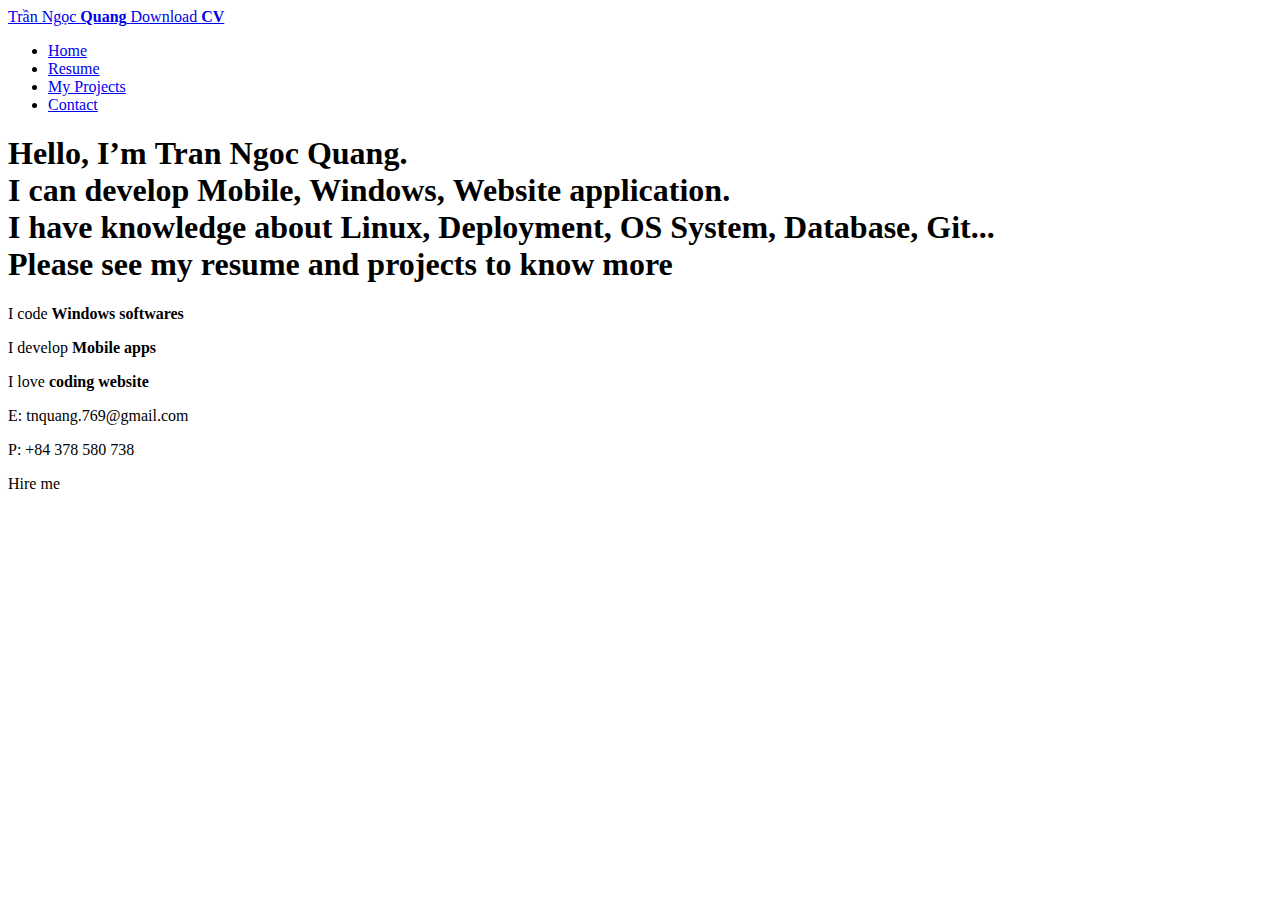
==== index.html @ 4bba3af1 "a" ====
<!doctype html>
<html lang="en-US">
<head>
	<!-- Meta -->
	<meta charset="UTF-8">
	<meta name="viewport" content="width=device-width, initial-scale=1, maximum-scale=1" />
	<!-- Title -->
	<title>My CV</title>
	<!-- Fonts -->
	<link href="https://fonts.googleapis.com/css?family=Roboto:100,100i,300,300i,400,400i,500,500i,700,700i,900,900i&display=swap&subset=cyrillic" rel="stylesheet">
	<link rel="stylesheet" href="css/min-styles.css" />
	<link rel="stylesheet" href="css/fontawesome.css" />
	<link rel="stylesheet" href="css/brands.css" />
	<link rel="stylesheet" href="css/solid.css" />
		
	<!--[if lt IE 9]>
	<script src="http://css3-mediaqueries-js.googlecode.com/svn/trunk/css3-mediaqueries.js"></script>
	<script src="http://html5shim.googlecode.com/svn/trunk/html5.js"></script>
	<![endif]-->

	<link rel="shortcut icon" href="images/favicons/favicon.ico">


</head>

<body class="home">
	<!-- Preloader -->
	<div class="preloader">
		<div class="centrize full-width">
			<div class="vertical-center">
				<div class="spinner">
					<div class="double-bounce1"></div>
					<div class="double-bounce2"></div>
				</div>
			</div>
		</div>
	</div>
	
	<!-- Container -->
	<div class="container">
		<!-- Cursor -->
		<div class="cursor-follower"></div>
		<!-- Header -->
		<header class="header">
			<div class="head-top">

				<!-- menu button -->
				<a href="#" class="menu-btn"><span></span></a>

				<!-- logo -->
				<div class="logo hover-masks-logo">
					<a href="#">
						<span class="mask-lnk">Trần Ngọc <strong>Quang</strong></span>
						<span class="mask-lnk mask-lnk-hover">Download <strong>CV</strong></span>
					</a>
				</div>
				
				<!-- top menu -->						
				<div class="top-menu hover-masks">
					<div class="top-menu-nav">	
						<div class="menu-topmenu-container">
							<ul class="menu">
								<li class="menu-item current-menu-item">
									<a href="index.html">Home</a>
									<!-- <ul class="sub-menu">
										<li class="menu-item"><a href="index.html">Home Default</a></li>
										<li class="menu-item"><a href="index_creative.html">Home Creative</a></li>
										<li class="menu-item"><a href="index_slider.html">Home Slider</a></li>
										<li class="menu-item current-menu-item"><a href="index_personal.html">Home Personal</a></li>
										<li class="menu-item"><a href="index_onepage.html" target="blank">Home OnePage</a></li>
										<li class="menu-item"><a href="index_image.html">Home Image</a></li>
										<li class="menu-item"><a href="index_video.html">Home Video</a></li>
									</ul> -->
								</li>
								<li class="menu-item">
									<a href="resume.html">Resume</a>
									<!-- <ul class="sub-menu">
										<li class="menu-item"><a href="resume.html">Resume Default</a></li>
										<li class="menu-item"><a href="resume_image.html">Resume Image</a></li>
										<li class="menu-item"><a href="resume_creative.html">Resume Creative</a></li>
									</ul> -->
								</li>
								<li class="menu-item">
									<a href="projects.html">My Projects</a>
									<!-- <ul class="sub-menu">
										<li class="menu-item"><a href="works.html">Works Default</a></li>
										<li class="menu-item"><a href="works_creative.html">Works Creative</a></li>
										<li class="menu-item"><a href="work_single.html">Work Single</a></li>
										<li class="menu-item"><a href="work_single_image.html">Work Single Image</a></li>
										<li class="menu-item"><a href="work_single_creative.html">Work Single Creative</a></li>
									</ul> -->
								</li>
								<li class="menu-item">
									<a href="contact.html">Contact</a>
									<!-- <ul class="sub-menu">
										<li class="menu-item"><a href="contacts.html">Contact Default</a></li>
										<li class="menu-item"><a href="contacts_map.html">Contact Map</a></li>
										<li class="menu-item"><a href="contacts_image.html">Contact Image</a></li>
										<li class="menu-item"><a href="contacts_creative.html">Contact Creative</a></li>
									</ul> -->
								</li>
							</ul>
						</div>
					</div>
				</div>

			</div>
		</header>
		
		<!-- Wrapper -->
		<div class="wrapper">	

			<!-- Section Started -->
			<div class="section started personal" id="section-started">

				<!-- background -->
				<div class="video-bg">
					<div class="video-bg-mask"></div>
					<div class="video-bg-texture" id="grained_container"></div>
				</div>

				<!-- started content -->
				<div class="centrize full-width">
					<div class="vertical-center">
						<div class="started-content">
							<div class="logo" style="background-image: url(images/man.jpg);background-size: contain;"></div>
							<h1 class="h-title">
								Hello, I’m <strong>Tran Ngoc Quang</strong>.</br> I can develop <strong>Mobile</strong>, <strong>Windows</strong>, <strong>Website</strong> application.<br />
                                I have knowledge about <strong>Linux</strong>,<strong> Deployment</strong>,<strong> OS System</strong>,<strong> Database</strong>, <strong> Git</strong>...</br>
                                Please see my resume and projects to know more
							</h1>
							<div class="h-subtitle typing-subtitle">
								<p>I code <strong>Windows softwares</strong></p>
								<p>I develop <strong>Mobile apps</strong></p>
								<p>I love <strong>coding website</strong></p>
							</div>
							<span class="typed-subtitle"></span>
						</div>
					</div>
				</div>

			</div>

		</div>
		
		<!-- Footer -->
		<footer class="footer">
			<div class="copy">
				<p>E: tnquang.769@gmail.com</p>
				<p>P: +84 378 580 738</p>
			</div>
			<div class="soc-box">
				<div class="follow-label">Hire me</div>
				<div class="soc">
					<a target="_blank" href="https://github.com/tranngoc769">
						<span class="icon fab fa-github"></span>
                    </a>
                    <!--  target="_blank" href="https://www.instagram.com/" -->
					<a>
						<span class="icon fab fa-linkedin"></span>
					</a>
					<a target="_blank" href="https://www.facebook.com/messages/t/kingstar7699">
						<span class="icon fab fa-facebook-messenger"></span>
					</a>
				</div>
			</div>
			<div class="clear"></div>
		</footer>

		<!-- Lines -->
		<div class="lines">
			<div class="line-col"></div>
			<div class="line-col"></div>
			<div class="line-col"></div>
			<div class="line-col"></div>
			<div class="line-col"></div>
		</div>
		
	</div>

	<script src="js/min.scripts.js"></script>

</body>
</html>
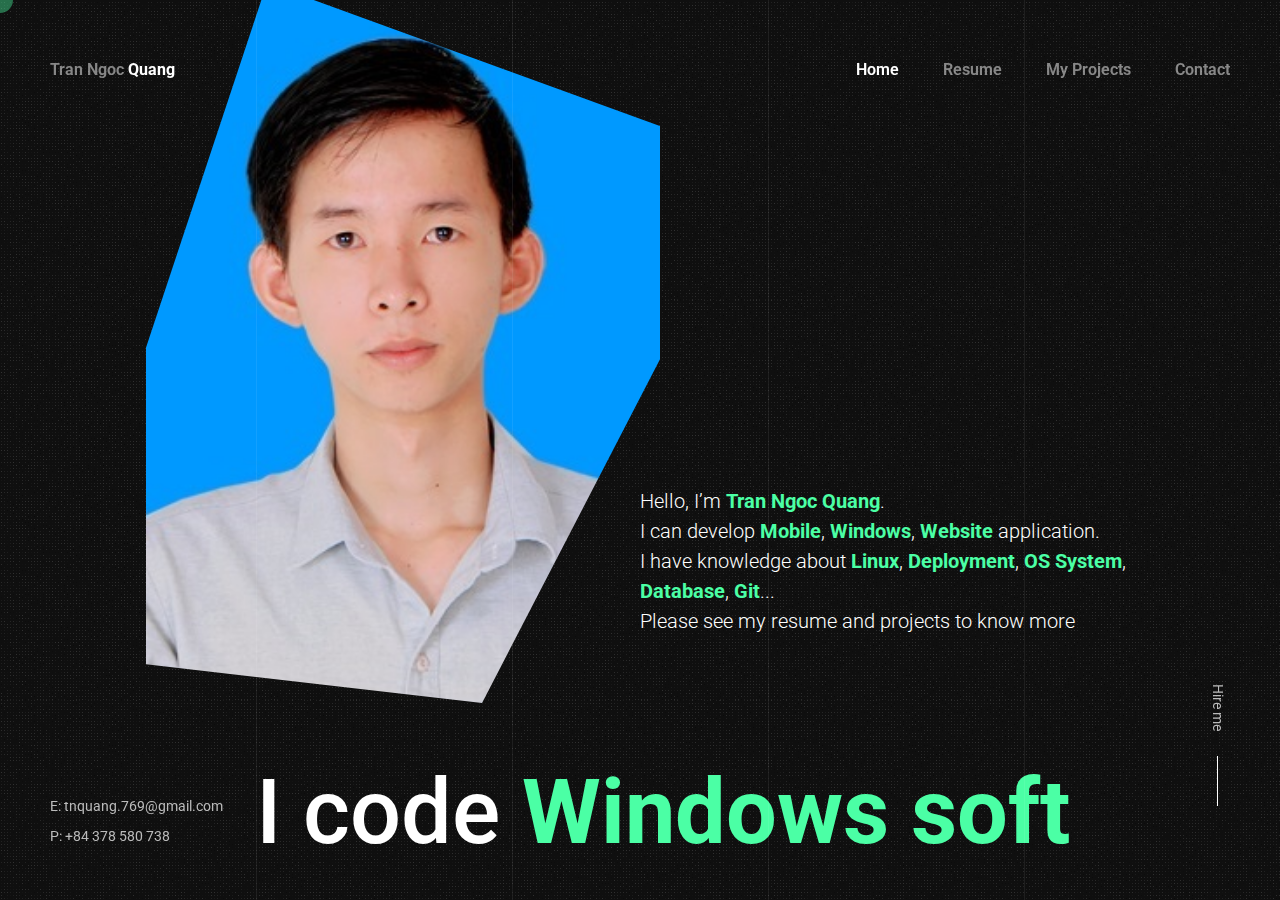
==== commit 614fcb4d: "update" ====
--- a/index.html
+++ b/index.html
@@ -3,18 +3,25 @@
 <!doctype html>
 <html lang="en-US">
 <head>
+	<!-- Title -->
+	<title>TNQ Portfolio</title>
 	<!-- Meta -->
 	<meta charset="UTF-8">
+	<meta property="og:title" content="Tran Ngoc Quang Portfolio"/> 
+	<meta property="og:type" content="website"/>
+	<meta property="og:url" content="https://tranngoc769.github.io"/> 
+	<meta property="og:image" content="https://tranngoc769.github.io/images/icon.png"/>
+	<meta property="og:description" content="Xem chi tiết về Portfolio của tôi tại đây"/> 
 	<meta name="viewport" content="width=device-width, initial-scale=1, maximum-scale=1" />
-	<!-- Title -->
-	<title>My CV</title>
+	<meta name="description" content="Tran Ngoc Quang Portfolio">
+	<meta name="keywords" content="Tran Ngoc Quang, Portfolio, Projects, Resume">
 	<!-- Fonts -->
 	<link href="https://fonts.googleapis.com/css?family=Roboto:100,100i,300,300i,400,400i,500,500i,700,700i,900,900i&display=swap&subset=cyrillic" rel="stylesheet">
 	<link rel="stylesheet" href="css/min-styles.css" />
 	<link rel="stylesheet" href="css/fontawesome.css" />
 	<link rel="stylesheet" href="css/brands.css" />
 	<link rel="stylesheet" href="css/solid.css" />
-		
+	<link rel="icon" href="images/icon.png" sizes="32x32" />
 	<!--[if lt IE 9]>
 	<script src="http://css3-mediaqueries-js.googlecode.com/svn/trunk/css3-mediaqueries.js"></script>
 	<script src="http://html5shim.googlecode.com/svn/trunk/html5.js"></script>
@@ -51,8 +58,8 @@
 
 				<!-- logo -->
 				<div class="logo hover-masks-logo">
-					<a href="#">
-						<span class="mask-lnk">Trần Ngọc <strong>Quang</strong></span>
+					<a href="https://tranngoc769.github.io/CV.pdf">
+						<span class="mask-lnk">Tran Ngoc <strong>Quang</strong></span>
 						<span class="mask-lnk mask-lnk-hover">Download <strong>CV</strong></span>
 					</a>
 				</div>
--- a/css/min-styles.css
+++ b/css/min-styles.css
@@ -0,0 +1,9584 @@
+html {
+	margin-right: 0!important
+}
+
+body {
+	margin: 0;
+	padding: 0;
+	border: none;
+	font-family: Roboto;
+	font-size: 16px;
+	line-height: 1.5;
+	color: #bbb;
+	background: #101010;
+	letter-spacing: 0;
+	font-weight: 400;
+	-webkit-font-smoothing: antialiased;
+	-moz-osx-font-smoothing: grayscale;
+	text-rendering: optimizeLegibility
+}
+
+body.scroll_hidden {
+	overflow: hidden;
+	height: 100vh
+}
+
+* {
+	box-sizing: border-box;
+	-webkit-box-sizing: border-box
+}
+
+.clear {
+	clear: both
+}
+
+.cursor-follower {
+	margin: -13px 0 0 -13px;
+	position: absolute;
+	background: #4bffa5;
+	width: 26px;
+	height: 26px;
+	-webkit-transition: transform 1s cubic-bezier(.02, 1.2, .8, 1), opacity .25s ease;
+	transition: transform 1s cubic-bezier(.02, 1.2, .8, 1), opacity .25s ease;
+	opacity: .4;
+	z-index: 1111;
+	pointer-events: none;
+	border-radius: 50%;
+	-moz-border-radius: 50%;
+	-webkit-border-radius: 50%;
+	-khtml-border-radius: 50%
+}
+
+.cursor-follower.hide {
+	opacity: 0!important
+}
+
+@media (max-width:1199px) {
+	.cursor-follower {
+		display: none
+	}
+}
+
+.preloader {
+	position: fixed;
+	top: 0;
+	left: 0;
+	right: 0;
+	bottom: 0;
+	text-align: center;
+	z-index: 11111
+}
+
+.preloader .spinner {
+	position: absolute;
+	left: 50%;
+	top: 0;
+	width: 1px;
+	height: 100%
+}
+
+.preloader .spinner .double-bounce1,
+.preloader .spinner .double-bounce2 {
+	position: absolute;
+	top: 0;
+	left: 0;
+	width: 100%;
+	height: 100%
+}
+
+.preloader .spinner .double-bounce2 {
+	background: rgba(255, 255, 255, .5);
+	height: 0;
+	-webkit-animation: loading 2s infinite ease-in-out;
+	animation: loading 2s infinite ease-in-out
+}
+
+.container {
+	position: relative;
+	margin: 0;
+	overflow: hidden
+}
+
+.container:before {
+	pointer-events: none;
+	z-index: 12
+}
+
+.lines {
+	position: fixed;
+	top: 0;
+	left: 0;
+	width: 100%;
+	height: 100vh;
+	font-size: 0;
+	pointer-events: none;
+	z-index: 1111
+}
+
+.lines.no-lines .line-col:before {
+	opacity: 0
+}
+
+.lines .line-col {
+	position: relative;
+	display: inline-block;
+	vertical-align: top;
+	width: 20%;
+	height: 100vh
+}
+
+.lines .line-col:first-child:before {
+	background: 0 0
+}
+
+.lines .line-col:first-child:after {
+	left: auto;
+	right: 0;
+	width: 1000%
+}
+
+.lines .line-col:first-child .line {
+	display: none
+}
+
+.lines .line-col:last-child:after {
+	left: 0;
+	right: auto;
+	width: 1000%
+}
+
+.lines .line-col:nth-child(1):before {
+	-o-transition-delay: 2.9s;
+	-webkit-transition-delay: 2.9s;
+	transition-delay: 2.9s
+}
+
+.lines .line-col:nth-child(1):after {
+	top: 0;
+	bottom: auto;
+	-webkit-transition-delay: .9s;
+	-o-transition-delay: .9s;
+	transition-delay: .9s
+}
+
+.lines .line-col:nth-child(2):before {
+	-o-transition-delay: 2.7s;
+	-webkit-transition-delay: 2.7s;
+	transition-delay: 2.7s
+}
+
+.lines .line-col:nth-child(2):after {
+	top: auto;
+	bottom: 0;
+	-webkit-transition-delay: .7s;
+	-o-transition-delay: .7s;
+	transition-delay: .7s
+}
+
+.lines .line-col:nth-child(3):before {
+	-o-transition-delay: 2.2s;
+	-webkit-transition-delay: 2.2s;
+	transition-delay: 2.2s
+}
+
+.lines .line-col:nth-child(3):after {
+	top: 0;
+	bottom: auto;
+	-webkit-transition-delay: .2s;
+	-o-transition-delay: .2s;
+	transition-delay: .2s
+}
+
+.lines .line-col:nth-child(4):before {
+	-o-transition-delay: 2.5s;
+	-webkit-transition-delay: 2.5s;
+	transition-delay: 2.5s
+}
+
+.lines .line-col:nth-child(4):after {
+	top: auto;
+	bottom: 0;
+	-webkit-transition-delay: .5s;
+	-o-transition-delay: .5s;
+	transition-delay: .5s
+}
+
+.lines .line-col:nth-child(5):before {
+	-o-transition-delay: 3s;
+	-webkit-transition-delay: 3s;
+	transition-delay: 3s
+}
+
+.lines .line-col:nth-child(5):after {
+	top: 0;
+	bottom: auto;
+	-webkit-transition-delay: 1s;
+	-o-transition-delay: 1s;
+	transition-delay: 1s
+}
+
+.lines .line-col:before {
+	content: '';
+	position: absolute;
+	left: 0;
+	top: 0;
+	width: 1px;
+	height: 0%;
+	background: rgba(255, 255, 255, .07);
+	transition: height 1s cubic-bezier(.165, .85, .45, 1) 0s;
+	-moz-transition: height 1s cubic-bezier(.165, .85, .45, 1) 0s;
+	-webkit-transition: height 1s cubic-bezier(.165, .85, .45, 1) 0s;
+	-o-transition: height 1s cubic-bezier(.165, .85, .45, 1) 0s
+}
+
+.lines .line-col:after {
+	content: '';
+	position: absolute;
+	left: 0;
+	top: 0;
+	width: 100%;
+	height: 100%;
+	background: #1e1e1e;
+	z-index: 12;
+	transition: height 1s cubic-bezier(.165, .85, .45, 1) 0s;
+	-moz-transition: height 1s cubic-bezier(.165, .85, .45, 1) 0s;
+	-webkit-transition: height 1s cubic-bezier(.165, .85, .45, 1) 0s;
+	-o-transition: height 1s cubic-bezier(.165, .85, .45, 1) 0s
+}
+
+.lines.finish .line-col:before {
+	height: 100%
+}
+
+.lines.finish .line-col:after {
+	height: 0%
+}
+
+.lines.ready {
+	z-index: 11
+}
+
+.wrapper {
+	position: relative
+}
+
+.breadcrumbs {
+	margin: 0
+}
+
+.lines-off .lines .line-col:before {
+	display: none
+}
+
+.lines-on .lines .line-col:before {
+	display: block
+}
+
+@media (max-width:1199px) {
+	.lines .line-col {
+		width: 33.333%
+	}
+	.lines .line-col:nth-child(4),
+	.lines .line-col:nth-child(5) {
+		display: none
+	}
+}
+
+@media (max-width:720px) {
+	.lines .line-col {
+		width: 50%
+	}
+	.lines .line-col:nth-child(3),
+	.lines .line-col:nth-child(4),
+	.lines .line-col:nth-child(5) {
+		display: none
+	}
+}
+
+.cols {
+	position: relative
+}
+
+.cols .col.col-sm {
+	float: left;
+	width: 25%
+}
+
+@media (max-width:720px) {
+	.cols .col.col-sm {
+		width: 100%
+	}
+}
+
+.cols .col.col-lg {
+	float: left;
+	width: 75%
+}
+
+@media (max-width:720px) {
+	.cols .col.col-lg {
+		width: 100%
+	}
+}
+
+.cols .col.col-md {
+	float: left;
+	width: 50%
+}
+
+@media (max-width:720px) {
+	.cols .col.col-md {
+		width: 100%
+	}
+}
+
+.cols:after {
+	content: '';
+	display: block;
+	clear: both
+}
+
+h1,
+h2,
+h3,
+h4,
+h5,
+h6 {
+	font-weight: 700;
+	font-family: Roboto;
+	margin: 0;
+	margin-top: 30px;
+	margin-bottom: 30px;
+	color: #141414
+}
+
+h1 {
+	font-size: 34px
+}
+
+h2 {
+	font-size: 30px
+}
+
+h3 {
+	font-size: 26px
+}
+
+h4 {
+	font-size: 22px
+}
+
+h5 {
+	font-size: 18px
+}
+
+h6 {
+	font-size: 14px
+}
+
+p {
+	font-size: 16px;
+	padding: 0;
+	margin: 30px 0
+}
+
+strong {
+	font-weight: 700
+}
+
+@media screen and (max-width:720px) {
+	h1 {
+		font-size: 24px
+	}
+	h2 {
+		font-size: 20px
+	}
+	h3 {
+		font-size: 18px
+	}
+	h4 {
+		font-size: 16px
+	}
+	h5 {
+		font-size: 14px
+	}
+	h6 {
+		font-size: 13px
+	}
+	p {
+		margin: 20px 0
+	}
+}
+
+a {
+	color: #eee;
+	text-decoration: underline;
+	outline: 0
+}
+
+a:hover {
+	text-decoration: none;
+	color: #4bffa5
+}
+
+.ink {
+	display: block;
+	position: absolute;
+	background: #4bffa5;
+	transform: scale(0);
+	-webkit-transform: scale(0);
+	-moz-transform: scale(0);
+	-o-transform: scale(0);
+	transition: transform 2s cubic-bezier(.165, .85, .45, 1) 0s;
+	-moz-transition: transform 2s cubic-bezier(.165, .85, .45, 1) 0s;
+	-webkit-transition: transform 2s cubic-bezier(.165, .85, .45, 1) 0s;
+	-o-transition: transform 2s cubic-bezier(.165, .85, .45, 1) 0s;
+	border-radius: 100%;
+	-moz-border-radius: 100%;
+	-webkit-border-radius: 100%;
+	-khtml-border-radius: 100%
+}
+
+.ink.ink-animate {
+	transform: scale(3);
+	-webkit-transform: scale(3);
+	-moz-transform: scale(3);
+	-o-transform: scale(3)
+}
+
+.hover-animated .circle {
+	position: absolute;
+	width: 100%;
+	height: 100%;
+	display: block
+}
+
+.bts-center {
+	text-align: center
+}
+
+.bts-list {
+	font-size: 0
+}
+
+.bts-list .btn {
+	margin-right: 20px;
+	margin-top: 20px
+}
+
+.bts-list .btn:last-child {
+	margin-right: 0
+}
+
+.btn,
+.single-post-text input[type=submit],
+a.btn {
+	margin-bottom: 10px;
+	position: relative;
+	overflow: hidden;
+	display: inline-block;
+	vertical-align: middle;
+	height: 44px;
+	line-height: 40px;
+	text-align: center;
+	font-size: 16px;
+	color: #4bffa5;
+	font-weight: 500;
+	text-decoration: none;
+	background: 0 0;
+	border: 2px solid #4bffa5;
+	cursor: pointer;
+	transition: 1s all cubic-bezier(.165, .85, .45, 1) 0s;
+	-moz-transition: 1s all cubic-bezier(.165, .85, .45, 1) 0s;
+	-webkit-transition: 1s all cubic-bezier(.165, .85, .45, 1) 0s;
+	-o-transition: 1s all cubic-bezier(.165, .85, .45, 1) 0s
+}
+
+.btn .lnk,
+a.btn .lnk {
+	padding: 0 30px;
+	position: relative;
+	display: block;
+	z-index: 2;
+	pointer-events: none
+}
+
+.btn:hover,
+a.btn:hover {
+	color: #101010
+}
+
+@media screen and (max-width:720px) {
+	.btn,
+	.single-post-text input[type=submit],
+	a.btn {
+		font-size: 14px
+	}
+}
+
+form.post-password-form {
+	max-width: 400px;
+	margin: 0 auto;
+	text-align: center
+}
+
+button,
+input,
+textarea {
+	display: block;
+	font-family: Roboto;
+	font-size: 16px;
+	height: 50px;
+	width: 100%;
+	color: #eee;
+	margin-bottom: 30px;
+	padding: 0;
+	background: 0 0!important;
+	border: none;
+	border-bottom: 1px solid rgba(255, 255, 255, .07);
+	resize: none;
+	outline: 0;
+	border-radius: 0;
+	-moz-border-radius: 0;
+	-webkit-border-radius: 0;
+	-khtml-border-radius: 0;
+	transition: all .3s ease 0s;
+	-moz-transition: all .3s ease 0s;
+	-webkit-transition: all .3s ease 0s;
+	-o-transition: all .3s ease 0s
+}
+
+button:focus,
+input:focus,
+textarea:focus {
+	color: #eee;
+	border-bottom: 1px solid #eee
+}
+
+textarea {
+	height: 120px;
+	padding: 0;
+	padding-top: 15px
+}
+
+button {
+	width: auto;
+	display: inline-block;
+	vertical-align: top;
+	text-align: left;
+	border-bottom: 1px solid #eee;
+	cursor: pointer;
+	color: #eee
+}
+
+button:hover {
+	border-bottom: 1px solid #4bffa5
+}
+
+label,
+legend {
+	display: block;
+	padding-bottom: 10px;
+	font-family: Roboto;
+	font-size: 13px
+}
+
+fieldset {
+	border-width: 0;
+	padding: 0
+}
+
+input[type=checkbox],
+input[type=radio] {
+	display: inline
+}
+
+::-webkit-input-placeholder {
+	color: #999
+}
+
+:-moz-placeholder {
+	color: #999
+}
+
+::-moz-placeholder {
+	color: #999
+}
+
+:-ms-input-placeholder {
+	color: #999
+}
+
+input:focus::-webkit-input-placeholder,
+textarea:focus::-webkit-input-placeholder {
+	color: #eee
+}
+
+input:focus:-moz-placeholder,
+textarea:focus:-moz-placeholder {
+	color: #eee
+}
+
+input:focus::-moz-placeholder,
+textarea:focus::-moz-placeholder {
+	color: #eee
+}
+
+input:focus:-ms-input-placeholder,
+textarea:focus:-ms-input-placeholder {
+	color: #eee
+}
+
+input.error,
+input.wpcf7-not-valid,
+textarea.error,
+textarea.wpcf7-not-valid {
+	border-bottom: 1px solid red!important
+}
+
+.wpcf7-not-valid-tip,
+label.error {
+	display: none!important
+}
+
+input.error::-moz-placeholder,
+input.wpcf7-not-valid::-moz-placeholder,
+textarea.error::-moz-placeholder,
+textarea.wpcf7-not-valid::-moz-placeholder {
+	color: red
+}
+
+input.error:-moz-placeholder,
+input.wpcf7-not-valid:-moz-placeholder,
+textarea.error:-moz-placeholder,
+textarea.wpcf7-not-valid:-moz-placeholder {
+	color: red
+}
+
+input.error:-ms-input-placeholder,
+input.wpcf7-not-valid:-ms-input-placeholder,
+textarea.error:-ms-input-placeholder,
+textarea.wpcf7-not-valid:-ms-input-placeholder {
+	color: red
+}
+
+input.error::-webkit-input-placeholder,
+input.wpcf7-not-valid::-webkit-input-placeholder,
+textarea.error::-webkit-input-placeholder,
+textarea.wpcf7-not-valid::-webkit-input-placeholder {
+	color: red
+}
+
+div.wpcf7-response-output {
+	margin: 0
+}
+
+input[type=checkbox],
+input[type=radio] {
+	display: inline
+}
+
+input[type=checkbox],
+input[type=radio] {
+	width: auto;
+	height: auto;
+	margin-bottom: 10px;
+	margin-right: 0;
+	margin-left: 0
+}
+
+input[type=checkbox] {
+	-webkit-appearance: checkbox
+}
+
+input[type=radio] {
+	-webkit-appearance: radio
+}
+
+button,
+input[type=email],
+input[type=password],
+input[type=submit],
+input[type=tel],
+input[type=text],
+textarea {
+	-webkit-appearance: none;
+	-moz-appearance: none;
+	appearance: none
+}
+
+input[type=file] {
+	margin-bottom: 10px;
+	border: none;
+	height: auto
+}
+
+select {
+	margin-bottom: 10px;
+	width: 100%;
+	height: 30px
+}
+
+span.wpcf7-list-item {
+	display: inline-block;
+	margin: 0 1em 0 0
+}
+
+ul {
+	list-style: disc;
+	margin-top: 30px;
+	margin-bottom: 30px;
+	padding-left: 0;
+	list-style-position: inside
+}
+
+ol {
+	list-style: decimal;
+	margin-top: 30px;
+	margin-bottom: 30px;
+	padding-left: 0;
+	list-style-position: inside
+}
+
+ol ol,
+ol ul,
+ul ol,
+ul ul {
+	margin-top: 15px;
+	margin-bottom: 15px;
+	margin-left: 15px
+}
+
+code {
+	font-family: Roboto;
+	padding: 0 4px;
+	font-style: italic;
+	color: #999;
+	text-decoration: none;
+	display: inline-block;
+	vertical-align: middle;
+	overflow: auto;
+	max-width: 100%;
+	white-space: nowrap
+}
+
+pre {
+	background: #f6f6f6;
+	font-family: Roboto;
+	margin: 30px 0;
+	padding: 30px;
+	max-width: 100%;
+	overflow: auto;
+	white-space: pre
+}
+
+ins,
+mark {
+	background: #eee;
+	text-decoration: none
+}
+
+table {
+	width: 100%;
+	margin: 30px 0;
+	padding: 0;
+	border-collapse: collapse;
+	background: #fcfcfc
+}
+
+table caption {
+	padding: 6px 0;
+	background: #f6f6f6;
+	font-size: 12px
+}
+
+th {
+	color: #999;
+	padding: 10px 20px;
+	font-size: 12px;
+	font-weight: 700;
+	text-align: left;
+	border: 4px solid #fff;
+	text-transform: uppercase
+}
+
+th a {
+	color: #999
+}
+
+td {
+	border: 4px solid #fff;
+	padding: 10px 20px;
+	color: #363636;
+	font-size: 13px;
+	background: #f6f6f6
+}
+
+td.pad {
+	background: 0 0
+}
+
+dt {
+	margin-bottom: 5px;
+	font-size: 15px;
+	font-weight: 700
+}
+
+dd {
+	margin-top: 0;
+	margin-bottom: 30px;
+	margin-left: 30px
+}
+
+.align-center {
+	text-align: center!important
+}
+
+.align-right {
+	text-align: right!important
+}
+
+.align-left {
+	text-align: left!important
+}
+
+.pull-right {
+	float: right!important
+}
+
+.pull-left {
+	float: left!important
+}
+
+.pull-none {
+	float: none!important
+}
+
+.alignright {
+	margin-left: 20px!important;
+	float: right!important;
+	max-width: 50%!important
+}
+
+.alignleft {
+	margin-right: 20px!important;
+	float: left!important;
+	max-width: 50%!important
+}
+
+.aligncenter {
+	margin-left: auto!important;
+	margin-right: auto!important;
+	display: block!important
+}
+
+.full-width {
+	max-width: 100%!important;
+	width: 100%!important
+}
+
+.full-max-width {
+	max-width: 100%!important;
+	width: auto!important
+}
+
+.centrize {
+	display: table!important;
+	table-layout: fixed!important;
+	height: 100%!important;
+	position: relative!important;
+	top: 0;
+	left: 0;
+	z-index: 2
+}
+
+.vertical-center {
+	display: table-cell!important;
+	vertical-align: middle!important
+}
+
+.text-uppercase {
+	text-transform: uppercase!important
+}
+
+.text-lowercase {
+	text-transform: lowercase!important
+}
+
+.text-capitalize {
+	text-transform: capitalize!important
+}
+
+.text-regular {
+	font-weight: 400!important
+}
+
+.text-bold {
+	font-weight: 700!important
+}
+
+.text-italic {
+	font-style: italic!important
+}
+
+blockquote {
+	font-family: Roboto
+}
+
+@-webkit-keyframes loading {
+	0% {
+		height: 0;
+		top: 0;
+		bottom: auto
+	}
+	50% {
+		height: 100%;
+		top: 0;
+		bottom: auto
+	}
+	51% {
+		height: 100%;
+		top: 0;
+		bottom: auto
+	}
+	52% {
+		height: 100%;
+		top: auto;
+		bottom: 0
+	}
+	100% {
+		height: 0;
+		top: auto;
+		bottom: 0
+	}
+}
+
+@keyframes loading {
+	0% {
+		height: 0;
+		top: 0;
+		bottom: auto
+	}
+	50% {
+		height: 100%;
+		top: 0;
+		bottom: auto
+	}
+	51% {
+		height: 100%;
+		top: 0;
+		bottom: auto
+	}
+	52% {
+		height: 100%;
+		top: auto;
+		bottom: 0
+	}
+	100% {
+		height: 0;
+		top: auto;
+		bottom: 0
+	}
+}
+
+@keyframes mouse-anim {
+	0% {
+		top: 0
+	}
+	50% {
+		top: 10px
+	}
+	100% {
+		top: 0
+	}
+}
+
+.header {
+	padding: 50px;
+	position: fixed;
+	left: 0;
+	top: 0;
+	width: 100%;
+	z-index: 100;
+	transition: all .7s cubic-bezier(.165, .85, .45, 1);
+	-moz-transition: all .7s cubic-bezier(.165, .85, .45, 1);
+	-webkit-transition: all .7s cubic-bezier(.165, .85, .45, 1);
+	-o-transition: all .7s cubic-bezier(.165, .85, .45, 1)
+}
+
+.header.fixed {
+	padding-top: 30px;
+	padding-bottom: 30px;
+	top: 0;
+	background: #101010
+}
+
+.header:after {
+	content: '';
+	position: relative;
+	display: block;
+	clear: both
+}
+
+.header .head-top {
+	position: relative
+}
+
+.header .menu-btn {
+	position: relative;
+	margin: 0 auto;
+	width: 30px;
+	height: 20px
+}
+
+.header .menu-btn:after,
+.header .menu-btn:before {
+	content: '';
+	position: absolute;
+	top: 0;
+	left: 0;
+	width: 100%;
+	height: 2px;
+	background: #fff;
+	transition: all .3s ease 0s;
+	-moz-transition: all .3s ease 0s;
+	-webkit-transition: all .3s ease 0s;
+	-o-transition: all .3s ease 0s
+}
+
+.header .menu-btn:after {
+	top: auto;
+	bottom: 0
+}
+
+.header .menu-btn span {
+	position: absolute;
+	top: 50%;
+	left: 0;
+	width: 100%;
+	height: 2px;
+	background: #fff;
+	margin-top: -1px;
+	transition: all .3s ease 0s;
+	-moz-transition: all .3s ease 0s;
+	-webkit-transition: all .3s ease 0s;
+	-o-transition: all .3s ease 0s
+}
+
+.header .logo {
+	position: absolute;
+	overflow: hidden;
+	top: 50%;
+	width: 150px;
+	font-size: 16px;
+	line-height: 2.5;
+	font-weight: 600;
+	color: rgba(255, 255, 255, .5);
+	white-space: nowrap;
+	transform: translateY(-50%);
+	-webkit-transform: translateY(-50%);
+	-moz-transform: translateY(-50%);
+	-o-transform: translateY(-50%)
+}
+
+.header .logo img {
+	max-width: 100%;
+	width: auto;
+	height: auto;
+	display: block
+}
+
+.header .logo a {
+	color: rgba(255, 255, 255, .5);
+	text-decoration: none;
+	display: block
+}
+
+.header .logo strong {
+	color: #fff
+}
+
+.header .top-menu {
+	text-align: right
+}
+
+.header .top-menu .menu-top-menu-container {
+	display: inline-block
+}
+
+.header .top-menu ul {
+	margin: 0;
+	padding: 0;
+	list-style: none
+}
+
+.header .top-menu ul li {
+	margin-left: 40px;
+	display: inline-block;
+	vertical-align: top;
+	position: relative
+}
+
+.header .top-menu ul li a {
+	position: relative;
+	overflow: hidden;
+	display: block;
+	font-size: 1em;
+	line-height: 2.5;
+	color: #fff;
+	font-weight: 600;
+	opacity: .5;
+	text-decoration: none;
+	transition: color .7s cubic-bezier(.165, .85, .45, 1);
+	-moz-transition: color .7s cubic-bezier(.165, .85, .45, 1);
+	-webkit-transition: color .7s cubic-bezier(.165, .85, .45, 1);
+	-o-transition: color .7s cubic-bezier(.165, .85, .45, 1)
+}
+
+.header .top-menu ul li:hover>.children,
+.header .top-menu ul li:hover>.sub-menu {
+	opacity: 1;
+	pointer-events: auto
+}
+
+.header .top-menu ul li.current-menu-item>a,
+.header .top-menu ul li:hover>a {
+	opacity: 1
+}
+
+.header .top-menu ul li.menu-item-has-children>a .mask-lnk:after {
+	content: "\f078";
+	margin-left: 5px;
+	position: relative;
+	top: 0;
+	display: inline-block;
+	font-family: 'Font Awesome 5 Free';
+	font-weight: 900;
+	font-size: .8em;
+	-moz-osx-font-smoothing: grayscale;
+	-webkit-font-smoothing: antialiased;
+	display: inline-block;
+	font-style: normal;
+	font-variant: normal;
+	text-rendering: auto;
+	line-height: 1
+}
+
+.header .top-menu-nav .children,
+.header .top-menu-nav .sub-menu {
+	position: absolute;
+	left: 0;
+	top: 40px;
+	padding: 10px 0;
+	width: 190px;
+	text-align: left;
+	background: #1e1e1e;
+	z-index: 50;
+	opacity: 0;
+	pointer-events: none;
+	transition: all .3s ease 0s;
+	-moz-transition: all .3s ease 0s;
+	-webkit-transition: all .3s ease 0s;
+	-o-transition: all .3s ease 0s;
+	box-shadow: 0 5px 50px rgba(0, 0, 0, .1);
+	-moz-box-shadow: 0 5px 50px rgba(0, 0, 0, .1);
+	-webkit-box-shadow: 0 5px 50px rgba(0, 0, 0, .1);
+	-khtml-box-shadow: 0 5px 50px rgba(0, 0, 0, .1)
+}
+
+.header .top-menu ul li:last-child .sub-menu,
+.header .top-menu-nav .children {
+	right: 0;
+	left: auto
+}
+
+.header .top-menu-nav .children:before,
+.header .top-menu-nav .sub-menu:before {
+	content: '';
+	position: absolute;
+	left: 10px;
+	top: -12px;
+	border: 6px solid transparent;
+	border-bottom: 6px solid #1e1e1e
+}
+
+.header .top-menu ul li:last-child .sub-menu:before,
+.header .top-menu-nav .children:before {
+	right: 10px;
+	left: auto
+}
+
+.header .top-menu-nav .children li,
+.header .top-menu-nav .sub-menu li {
+	margin-left: 0;
+	padding: 8px 20px;
+	display: block;
+	border-bottom: 1px solid rgba(255, 255, 255, .07);
+	height: auto
+}
+
+.header .top-menu-nav .children li:last-child,
+.header .top-menu-nav .sub-menu li:last-child {
+	border-bottom: none
+}
+
+.header .top-menu-nav .children li a,
+.header .top-menu-nav .sub-menu li a {
+	margin-top: 0;
+	display: block;
+	font-size: 12px;
+	color: #fff;
+	opacity: .5
+}
+
+.header .top-menu-nav .children li .children,
+.header .top-menu-nav .sub-menu li .sub-menu {
+	left: 100%;
+	top: -10px
+}
+
+.header .top-menu-nav .children li .children:before,
+.header .top-menu-nav .sub-menu li .sub-menu:before {
+	content: '';
+	position: absolute;
+	left: -12px;
+	top: 16px;
+	border: 6px solid transparent;
+	border-right: 6px solid #fff;
+	border-bottom: 6px solid transparent
+}
+
+.background-enabled .header .top-menu ul li.current-menu-item>a {
+	opacity: 1
+}
+
+.hover-masks .mask-lnk,
+.hover-masks-logo .mask-lnk {
+	position: relative;
+	top: 0;
+	left: 0;
+	width: 100%;
+	display: block;
+	transform: translateY(0);
+	-webkit-transform: translateY(0);
+	-moz-transform: translateY(0);
+	-o-transform: translateY(0);
+	-webkit-transition: opacity .7s cubic-bezier(.165, .85, .45, 1), color .7s cubic-bezier(.165, .85, .45, 1), transform .7s cubic-bezier(.165, .85, .45, 1);
+	transition: opacity .7s cubic-bezier(.165, .85, .45, 1), color .7s cubic-bezier(.165, .85, .45, 1), transform .7s cubic-bezier(.165, .85, .45, 1)
+}
+
+.hover-masks .mask-lnk.mask-lnk-hover,
+.hover-masks-logo .mask-lnk.mask-lnk-hover {
+	position: absolute;
+	opacity: 0;
+	transform: translateY(32px);
+	-webkit-transform: translateY(32px);
+	-moz-transform: translateY(32px);
+	-o-transform: translateY(32px)
+}
+
+.hover-masks a:hover .mask-lnk,
+.hover-masks-logo a:hover .mask-lnk {
+	opacity: 1;
+	transform: translateY(-32px);
+	-webkit-transform: translateY(-32px);
+	-moz-transform: translateY(-32px);
+	-o-transform: translateY(-32px)
+}
+
+.hover-masks a:hover .mask-lnk.mask-lnk-hover,
+.hover-masks-logo a:hover .mask-lnk.mask-lnk-hover {
+	transform: translateY(0);
+	-webkit-transform: translateY(0);
+	-moz-transform: translateY(0);
+	-o-transform: translateY(0)
+}
+
+.header.active {
+	padding-top: 4vw;
+	top: 0;
+	overflow: auto;
+	height: 100%;
+	background: #101010;
+	-webkit-overflow-scrolling: touch
+}
+
+.header.active .menu-btn:before {
+	opacity: 0
+}
+
+.header.active .menu-btn:after {
+	bottom: 9px!important;
+	transform: rotate(-45deg);
+	-webkit-transform: rotate(-45deg);
+	-moz-transform: rotate(-45deg);
+	-o-transform: rotate(-45deg)
+}
+
+.header.active .menu-btn span {
+	transform: rotate(45deg);
+	-webkit-transform: rotate(45deg);
+	-moz-transform: rotate(45deg);
+	-o-transform: rotate(45deg)
+}
+
+.header.active .top-menu {
+	height: auto;
+	opacity: 1;
+	visibility: visible
+}
+
+.header.active .top-menu ul li .children,
+.header.active .top-menu ul li .sub-menu {
+	display: block
+}
+
+.header.active .top-menu ul>li>ul li a {
+	line-height: 20px
+}
+
+@media (max-width:1199px) {
+	.header .logo {
+		position: relative;
+		top: 0;
+		transform: translateY(0);
+		-webkit-transform: translateY(0);
+		-moz-transform: translateY(0);
+		-o-transform: translateY(0)
+	}
+	.header .menu-btn {
+		display: block;
+		transform: translateY(50%);
+		-webkit-transform: translateY(50%);
+		-moz-transform: translateY(50%);
+		-o-transform: translateY(50%)
+	}
+	.header .top-menu-nav {
+		display: block
+	}
+	.header .top-menu {
+		position: relative;
+		top: 0;
+		left: 0;
+		margin-top: 0;
+		margin-left: 0;
+		margin-right: 0;
+		float: none;
+		width: auto;
+		height: 0;
+		text-align: center;
+		opacity: 0;
+		visibility: hidden;
+		transition: opacity .35s cubic-bezier(.165, .85, .45, 1);
+		-moz-transition: opacity .35s cubic-bezier(.165, .85, .45, 1);
+		-webkit-transition: opacity .35s cubic-bezier(.165, .85, .45, 1);
+		-o-transition: opacity .35s cubic-bezier(.165, .85, .45, 1)
+	}
+	.header.active .top-menu {
+		margin-top: 20px
+	}
+	.header .top-menu .menu-top-menu-container {
+		display: block
+	}
+	.header .top-menu ul li {
+		margin-left: 0;
+		display: block
+	}
+	.header .top-menu-nav .children,
+	.header .top-menu-nav .sub-menu {
+		position: relative;
+		left: 0;
+		top: 0;
+		margin: 20px 0;
+		width: auto;
+		text-align: center;
+		pointer-events: none;
+		display: block;
+		opacity: 0;
+		visibility: hidden
+	}
+	.header.active .top-menu-nav .children,
+	.header.active .top-menu-nav .sub-menu {
+		opacity: 1;
+		visibility: visible;
+		pointer-events: auto
+	}
+	.header .top-menu-nav .children:before,
+	.header .top-menu-nav .sub-menu:before {
+		margin-left: -6px;
+		left: 50%
+	}
+	.header .top-menu-nav .children li .children,
+	.header .top-menu-nav .sub-menu li .sub-menu {
+		left: 0;
+		top: 0;
+		margin: 0 -20px;
+		background: #f4f4f4;
+		box-shadow: none;
+		-moz-box-shadow: none;
+		-webkit-box-shadow: none;
+		-khtml-box-shadow: none
+	}
+	.header .top-menu-nav .children li .children:before,
+	.header .top-menu-nav .sub-menu li .sub-menu:before {
+		left: 50%;
+		top: -12px;
+		border: 6px solid transparent;
+		border-right: 6px solid transparent;
+		border-bottom: 6px solid #fff
+	}
+	.header .top-menu ul li:last-child .sub-menu:before,
+	.header .top-menu-nav .children:before {
+		right: 50%;
+		left: auto;
+		margin-left: 0;
+		margin-right: -6px
+	}
+	.header .menu-btn {
+		display: block;
+		float: right
+	}
+}
+
+@media (max-width:720px) {
+	.header {
+		margin: 0;
+		padding: 0 30px;
+		top: 30px
+	}
+	.header .logo {
+		padding: 0;
+		max-width: 240px
+	}
+	.header.active .top-menu {
+		padding-bottom: 30px
+	}
+	.wp-block-media-text {
+		display: block
+	}
+	.wp-block-media-text .wp-block-media-text__content {
+		padding: 0
+	}
+}
+
+.section {
+	position: relative;
+	padding-left: 20%;
+	padding-right: 20%;
+	padding-top: 70px;
+	padding-bottom: 70px;
+	z-index: 12
+}
+
+.section:first-child {
+	padding-top: 150px
+}
+
+.section .content {
+	position: relative
+}
+
+.section .content .portfolio-cols .title {
+	margin-left: 0
+}
+
+.section .content-box {
+	margin-right: -1px;
+	padding: 35px;
+	font-size: 16px;
+	background: #101010;
+	border: 1px solid rgba(255, 255, 255, .07)
+}
+
+.section .content-box .single-post-text>:first-child {
+	margin-top: 0
+}
+
+.section .title {
+	position: relative;
+	margin: 0 0 35px 35px
+}
+
+.section .title .title_inner {
+	display: inline-block;
+	vertical-align: top;
+	position: relative;
+	font-size: 24px;
+	color: #fff;
+	font-weight: 600;
+	transition: all .3s ease 0s;
+	-moz-transition: all .3s ease 0s;
+	-webkit-transition: all .3s ease 0s;
+	-o-transition: all .3s ease 0s
+}
+
+@media (max-width:1199px) {
+	.section {
+		padding-left: 50px;
+		padding-right: 50px
+	}
+}
+
+@media (max-width:720px) {
+	.section {
+		padding-top: 50px;
+		padding-bottom: 50px;
+		padding-left: 30px;
+		padding-right: 30px
+	}
+	.section .title {
+		margin: 0 0 30px 0
+	}
+}
+
+.section.started {
+	margin: 0;
+	padding: 0;
+	position: relative;
+	overflow: hidden;
+	height: 100vh;
+	z-index: 11
+}
+
+.section.started.personal {
+	z-index: 12
+}
+
+.section.started .started-content .logo {
+	position: relative;
+	display: inline-block;
+	top: -100px;
+	left: -300px;
+	width: 740px;
+	height: 600px;
+	background-repeat: no-repeat;
+	background-position: center center;
+	background-size: cover;
+	-webkit-clip-path: polygon(31% 0, 100% 25%, 61% 100%, 0 93%);
+	clip-path: polygon(31% 0, 100% 25%, 61% 100%, 0 93%)
+}
+
+.section.started .started-content .h-title {
+	margin: 0;
+	position: absolute;
+	left: calc(20% + 35px);
+	bottom: 50px;
+	max-width: 560px;
+	font-size: 20px;
+	font-weight: 300;
+	color: #fff;
+	word-break: break-word;
+	-ms-word-wrap: break-word;
+	word-wrap: break-word
+}
+
+.section.started .started-content .h-title strong {
+	color: #4bffa5
+}
+
+.section.started .started-content .h-subtitles {
+	font-size: 38px;
+	height: 38px;
+	opacity: 0
+}
+
+.section.started .started-content .h-subtitles.ready {
+	opacity: 1
+}
+
+.section.started .started-content .h-subtitle,
+.section.started .started-content .typed-bread,
+.section.started .started-content .typed-subtitle {
+	margin-top: -45px;
+	position: absolute;
+	top: 50%;
+	left: 0;
+	width: 100%;
+	display: block;
+	font-size: 90px;
+	line-height: 90px;
+	font-weight: 500;
+	color: #fff;
+	text-align: center
+}
+
+.section.started .started-content .h-subtitle strong,
+.section.started .started-content .typed-subtitle strong {
+	color: #4bffa5
+}
+
+.section.started.layout-creative {
+	margin: 0 auto;
+	margin-bottom: 0;
+	padding-top: 20%;
+	padding-left: 20%;
+	padding-right: 20%;
+	padding-bottom: 70px;
+	width: auto;
+	height: auto!important
+}
+
+.section.started.layout-creative .started-content {
+	padding-left: 0;
+	padding-right: 0;
+	display: block;
+	text-align: left
+}
+
+.section.started.layout-creative .started-content .h-title {
+	margin: 0 0 5px 33px;
+	padding-right: 0;
+	position: relative;
+	left: 0;
+	top: 0;
+	bottom: auto;
+	max-width: 800px;
+	font-size: 44px;
+	font-family: Roboto;
+	font-weight: 500;
+	text-transform: none;
+	letter-spacing: 0
+}
+
+.section.started.layout-creative .started-content .h-subtitle,
+.section.started.layout-creative .started-content .typed-bread,
+.section.started.layout-creative .started-content .typed-cursor,
+.section.started.layout-creative .started-content .typed-subtitle {
+	margin-top: 0;
+	margin-left: 35px;
+	position: relative;
+	font-size: 18px;
+	line-height: 40px;
+	text-align: left;
+	color: #999
+}
+
+.section.started.layout-creative .started-content .h-subtitle,
+.section.started.layout-creative .started-content .typed-subtitle {
+	top: 0
+}
+
+.section.started.layout-creative .started-content .h-subtitle p {
+	font-size: 18px;
+	line-height: 40px
+}
+
+.section.started.personal {
+	text-align: center
+}
+
+.section.started.personal .started-content .h-title {
+	margin-left: -85px;
+	margin-top: 85px;
+	position: absolute;
+	left: 50%;
+	top: 50%;
+	bottom: auto;
+	width: 560px;
+	text-align: left
+}
+
+.section.started.personal .started-content .typed-bread,
+.section.started.personal .started-content .typed-subtitle {
+	margin-top: 0;
+	top: auto;
+	bottom: 50px;
+	left: 20%;
+	line-height: 74px;
+	text-align: left
+}
+
+.section.started.section-title .started-content .h-title {
+	margin-top: 0;
+	padding-right: 0;
+	position: relative;
+	top: 0;
+	left: 0;
+	bottom: 0;
+	max-width: 100%;
+	font-size: 7vw;
+	line-height: 7vw;
+	font-weight: 600;
+	text-align: center
+}
+
+.section.started.section-title .started-content .h-subtitles {
+	height: auto
+}
+
+.section.started.section-title .started-content .h-subtitle,
+.section.started.section-title .started-content .typed-bread,
+.section.started.section-title .started-content .typed-subtitle {
+	margin: 0;
+	padding-left: 35px;
+	position: absolute;
+	left: 20%;
+	top: auto;
+	bottom: 50px;
+	width: auto;
+	max-width: 560px;
+	font-size: 20px;
+	line-height: 1.5;
+	font-weight: 400;
+	text-align: left
+}
+
+.section.started.section-title .started-content .h-subtitle p {
+	margin: 0;
+	font-size: 20px;
+	line-height: 1.5
+}
+
+.section.started .mouse_btn {
+	font-size: 24px;
+	color: #4bffa5;
+	text-align: center;
+	position: absolute;
+	width: 20px;
+	height: 40px;
+	left: 50%;
+	bottom: 7%;
+	margin-left: -10px;
+	z-index: 2
+}
+
+.section.started .mouse_btn .icon {
+	position: relative;
+	top: 0;
+	animation: mouse-anim 1s ease-out 0s infinite
+}
+
+.section.started .swiper-nav {
+	position: absolute;
+	left: calc(20% + 35px);
+	bottom: 120px;
+	width: 66px;
+	height: 24px;
+	z-index: 3
+}
+
+.section.started .swiper-nav .swiper-button-next,
+.section.started .swiper-nav .swiper-button-prev {
+	width: 20px;
+	height: 20px;
+	margin-top: -10px;
+	background: 0 0;
+	font-size: 22px;
+	color: #fff;
+	text-decoration: none;
+	transition: all .3s ease 0s;
+	-moz-transition: all .3s ease 0s;
+	-webkit-transition: all .3s ease 0s;
+	-o-transition: all .3s ease 0s
+}
+
+.section.started+.section,
+.section.started.layout-creative+.section {
+	margin-top: 70px
+}
+
+.background-enabled .section.started.layout-creative .started-content .typed-bread,
+.background-enabled .section.started.section-title .started-content .typed-bread,
+.section.started.layout-creative .started-content .typed-bread,
+.section.started.section-title .started-content .typed-bread {
+	top: auto;
+	font-size: 16px;
+	line-height: 1.9;
+	color: rgba(255, 255, 255, .5);
+	font-weight: 400;
+	opacity: 1
+}
+
+.section.started.layout-creative .started-content .typed-bread a,
+.section.started.section-title .started-content .typed-bread a {
+	color: #fff;
+	text-decoration: none;
+	font-weight: 500;
+	opacity: 1
+}
+
+.section.started .started-content .typed-cursor,
+.section.started.layout-creative .mouse_btn,
+.section.started.layout-post-creative .mouse_btn {
+	display: none!important
+}
+
+.section.started .swiper-button-prev,
+.section.started .swiper-container-rtl .swiper-button-next {
+	left: 0;
+	right: auto
+}
+
+.section.started .swiper-button-next,
+.section.started .swiper-container-rtl .swiper-button-prev {
+	left: auto;
+	right: 0
+}
+
+.started-carousel {
+	position: absolute;
+	left: 0;
+	top: 0;
+	width: 100%;
+	height: 100%
+}
+
+.started-carousel .swiper-container,
+.started-carousel .swiper-wrapper {
+	height: 100%
+}
+
+.started-carousel .swiper-slide {
+	opacity: 1!important
+}
+
+.started-carousel .swiper-slide.first {
+	z-index: 2
+}
+
+.started-carousel .main-img {
+	position: absolute;
+	top: 0;
+	left: 0;
+	width: 100%;
+	height: 100%;
+	background-position: center center;
+	background-size: cover;
+	background-repeat: no-repeat;
+	clip-path: polygon(0 0, 20% 0, 20% 0, 40% 0, 40% 0, 60% 0, 60% 0, 80% 0, 80% 0, 100% 0, 100% 0, 100% 100%, 100% 100%, 80% 100%, 80% 100%, 60% 100%, 60% 100%, 40% 100%, 40% 100%, 20% 100%, 20% 100%, 0 100%);
+	-webkit-clip-path: polygon(0 0, 20% 0, 20% 0, 40% 0, 40% 0, 60% 0, 60% 0, 80% 0, 80% 0, 100% 0, 100% 0, 100% 100%, 100% 100%, 80% 100%, 80% 100%, 60% 100%, 60% 100%, 40% 100%, 40% 100%, 20% 100%, 20% 100%, 0 100%);
+	transition: 1s all cubic-bezier(.165, .85, .45, 1) 0s;
+	-moz-transition: 1s all cubic-bezier(.165, .85, .45, 1) 0s;
+	-webkit-transition: 1s all cubic-bezier(.165, .85, .45, 1) 0s;
+	-o-transition: 1s all cubic-bezier(.165, .85, .45, 1) 0s
+}
+
+.started-carousel .swiper-slide.swiper-clip-active .main-img {
+	clip-path: polygon(0 0, 20% 0, 20% 100%, 40% 100%, 40% 0, 60% 0, 60% 100%, 80% 100%, 80% 0, 100% 0, 100% 0, 100% 100%, 100% 0, 80% 0, 80% 100%, 60% 100%, 60% 0, 40% 0, 40% 100%, 20% 100%, 20% 0, 0 0);
+	-webkit-clip-path: polygon(0 0, 20% 0, 20% 100%, 40% 100%, 40% 0, 60% 0, 60% 100%, 80% 100%, 80% 0, 100% 0, 100% 0, 100% 100%, 100% 0, 80% 0, 80% 100%, 60% 100%, 60% 0, 40% 0, 40% 100%, 20% 100%, 20% 0, 0 0)
+}
+
+.section.started .mouse_btn {
+	left: auto;
+	right: calc(20% + 35px);
+	margin-left: 0
+}
+
+@media (max-width:1199px) {
+	.section.started.layout-creative,
+	.section.started.layout-post-creative {
+		padding-top: 35vw;
+		padding-left: 50px;
+		padding-right: 50px
+	}
+	.section.started .started-content .h-title {
+		left: 50px
+	}
+	.section.started .started-content .h-title br {
+		display: none
+	}
+	.section.started .started-content .h-subtitle,
+	.section.started .started-content .typed-bread,
+	.section.started .started-content .typed-subtitle {
+		margin-top: -35px;
+		font-size: 60px;
+		line-height: 70px
+	}
+	.section.started.section-title .started-content .h-subtitle,
+	.section.started.section-title .started-content .typed-bread,
+	.section.started.section-title .started-content .typed-subtitle {
+		padding-left: 0;
+		left: 50px
+	}
+	.section.started.personal .started-content .typed-bread,
+	.section.started.personal .started-content .typed-subtitle {
+		left: 50px;
+		width: auto
+	}
+	.section.started .swiper-nav {
+		left: 50px
+	}
+	.section.started .started-content .logo {
+		top: -50px;
+		left: -150px;
+		width: 640px;
+		height: 560px
+	}
+	.section.started.personal .started-content .h-title {
+		margin-left: 15px;
+		margin-top: 115px;
+		width: 320px
+	}
+	.section.started.layout-creative .started-content .h-subtitle,
+	.section.started.layout-creative .started-content .h-title,
+	.section.started.layout-creative .started-content .typed-bread,
+	.section.started.layout-creative .started-content .typed-cursor,
+	.section.started.layout-creative .started-content .typed-subtitle {
+		margin-left: 0
+	}
+	.section.started .mouse_btn {
+		left: auto;
+		right: 120px;
+		margin-left: 0
+	}
+}
+
+@media (max-width:720px) {
+	.section.started {
+		padding: 0 30px
+	}
+	.section.started.layout-creative,
+	.section.started.layout-post-creative {
+		padding-top: 50vw;
+		padding-left: 30px;
+		padding-right: 30px;
+		padding-bottom: 30px
+	}
+	.section.started .started-content .h-title {
+		left: 0;
+		bottom: 30px;
+		padding-right: 50px;
+		font-size: 17px
+	}
+	.section.started .started-content .h-subtitle,
+	.section.started .started-content .typed-bread,
+	.section.started .started-content .typed-subtitle {
+		margin-top: -20px;
+		font-size: 30px;
+		line-height: 40px
+	}
+	.section.started.section-title .started-content .h-title {
+		font-size: 10vw;
+		line-height: 10vw
+	}
+	.background-enabled .section.started.layout-creative .started-content .typed-bread,
+	.background-enabled .section.started.section-title .started-content .typed-bread,
+	.section.started.layout-creative .started-content .typed-bread,
+	.section.started.section-title .started-content .typed-bread {
+		font-size: 14px
+	}
+	.section.started.layout-creative .started-content .h-title,
+	.section.started.layout-post-creative .started-content .h-title {
+		font-size: 23px
+	}
+	.section.started .started-content .logo {
+		position: absolute;
+		top: 0;
+		left: -30px;
+		width: 110vw;
+		height: 62vh;
+		-webkit-clip-path: polygon(25% 0, 100% 25%, 80% 100%, 0 85%);
+		clip-path: polygon(25% 0, 100% 25%, 80% 100%, 0 85%)
+	}
+	.section.started.personal .started-content .h-title {
+		left: 0;
+		top: 64vh;
+		bottom: auto;
+		width: 100%;
+		margin-top: 0;
+		margin-left: 0
+	}
+	.section.started.personal .started-content .typed-bread,
+	.section.started.personal .started-content .typed-subtitle {
+		left: 0;
+		bottom: 30px;
+		padding-right: 50px;
+		font-size: 20px;
+		line-height: 30px
+	}
+	.section.started .swiper-nav {
+		left: 30px
+	}
+	.section.started .mouse_btn {
+		right: 50%;
+		margin-left: 0;
+		margin-right: -10px;
+		bottom: 150px
+	}
+	.section.started.section-title .started-content .h-subtitle,
+	.section.started.section-title .started-content .typed-bread,
+	.section.started.section-title .started-content .typed-subtitle {
+		left: 0
+	}
+	.section.started+.section,
+	.section.started.layout-creative+.section {
+		margin-top: 0
+	}
+}
+
+@media (max-width:340px) {
+	.section.started .swiper-nav {
+		bottom: 145px
+	}
+}
+
+@media screen and (orientation:landscape) and (min-device-width:319px) and (max-device-width:1199px) {
+	.section.started .started-content .logo {
+		position: absolute;
+		left: -30px;
+		right: -30px;
+		top: 0;
+		width: auto;
+		height: 100%;
+		-webkit-clip-path: none;
+		clip-path: none
+	}
+	.section.started.personal .started-content .h-title {
+		top: auto;
+		left: 50px;
+		bottom: 50px;
+		width: auto;
+		margin-left: 0;
+		margin-top: 0;
+		margin-right: 50px
+	}
+	.section.started.personal .started-content .typed-bread,
+	.section.started.personal .started-content .typed-subtitle {
+		display: none
+	}
+	.section.started .swiper-nav {
+		bottom: 120px
+	}
+}
+
+@media screen and (orientation:landscape) and (min-device-width:319px) and (max-device-width:670px) {
+	.section.started.personal .started-content .h-title {
+		left: 0;
+		bottom: 30px;
+		margin-right: 30px
+	}
+	.section.started .swiper-nav {
+		bottom: 100px
+	}
+}
+
+.section.about .image {
+	float: left;
+	width: 160px;
+	font-size: 0
+}
+
+.section.about .image img {
+	width: 100%;
+	height: auto
+}
+
+.section.about .desc {
+	margin-left: 195px
+}
+
+.section.about .desc p {
+	word-break: break-word
+}
+
+.section.about .desc p:first-child {
+	margin-top: 0
+}
+
+.info-list {
+	margin-bottom: 20px
+}
+
+.info-list ul {
+	list-style: none;
+	margin: 0;
+	padding: 0
+}
+
+.info-list ul li {
+	display: inline-block;
+	vertical-align: top;
+	width: 48%;
+	margin: 0 0 6px 0
+}
+
+.info-list ul li strong {
+	font-weight: 400;
+	color: #4bffa5
+}
+
+@media (min-width:1700px) {
+	.info-list ul li {
+		width: 32%
+	}
+}
+
+@media (max-width:1199px) {
+	.section.about .image {
+		width: 120px;
+		margin-right: 0;
+		margin-bottom: 25px
+	}
+	.section.about .desc {
+		margin-left: 145px
+	}
+}
+
+@media (max-width:720px) {
+	.section.about .image {
+		margin: 0 auto 20px auto;
+		float: none;
+		width: 100px;
+		text-align: center
+	}
+	.section.about .desc {
+		margin-left: 0;
+		text-align: center
+	}
+	.info-list ul li {
+		width: 100%
+	}
+}
+
+.section .col:nth-child(odd) {
+	padding-right: 35px
+}
+
+.section .col:nth-child(even) {
+	padding-left: 35px
+}
+
+.section .col:nth-child(even) .content-box {
+	margin-right: -1px
+}
+
+.resume-items .resume-item {
+	position: relative;
+	margin: 70px 0 0 0
+}
+
+.resume-items .resume-item:first-child {
+	margin: 0
+}
+
+.resume-items .resume-item .date {
+	position: relative;
+	margin: 0 0 5px 0;
+	display: inline-block;
+	font-size: 12px;
+	color: #999
+}
+
+.resume-items .resume-item .name {
+	margin: 0 0 15px 0;
+	color: #eee;
+	font-weight: 500
+}
+
+.resume-items .resume-item.active .date {
+	color: #4bffa5;
+	font-weight: 600
+}
+
+@media (max-width:1199px) {
+	.section .col:nth-child(odd) {
+		padding-right: 20px
+	}
+	.section .col:nth-child(even) {
+		padding-left: 20px
+	}
+	.resume-items .resume-item {
+		margin: 40px 0 0 0
+	}
+}
+
+@media (max-width:720px) {
+	.section .col:nth-child(odd) {
+		padding-right: 0;
+		margin-bottom: 40px
+	}
+	.section .col:nth-child(even) {
+		padding-left: 0
+	}
+}
+
+.skills ul {
+	margin: -35px 0 0 0;
+	padding: 0;
+	list-style: none;
+	font-size: 0
+}
+
+.skills ul li {
+	position: relative;
+	padding: 35px 0 0 0
+}
+
+.skills ul li:after {
+	display: none
+}
+
+.skills ul li:last-child {
+	padding-bottom: 0
+}
+
+.skills ul li .name {
+	margin: 0 0 10px 0;
+	position: relative;
+	font-size: 16px;
+	color: #eee;
+	font-weight: 500
+}
+
+.skills ul li .progress {
+	display: block;
+	height: 4px;
+	position: relative;
+	width: 100%;
+	background: rgba(255, 255, 255, .1)
+}
+
+.skills ul li .progress .percentage {
+	left: 0;
+	top: 0;
+	position: absolute;
+	height: 4px;
+	width: 0%;
+	background: #4bffa5;
+	transition: all .3s ease 0s;
+	-moz-transition: all .3s ease 0s;
+	-webkit-transition: all .3s ease 0s;
+	-o-transition: all .3s ease 0s
+}
+
+.skills ul li .progress .percentage .percent {
+	position: absolute;
+	top: -34px;
+	right: 0;
+	font-size: 16px;
+	font-weight: 400
+}
+
+.skills.list ul {
+	margin: 0 -35px
+}
+
+.skills.list ul li {
+	padding-top: 0;
+	padding-bottom: 0;
+	padding-left: 35px;
+	padding-right: 35px;
+	display: inline-block;
+	vertical-align: top;
+	width: 50%
+}
+
+.skills.list ul li .name {
+	padding-left: 35px;
+	position: relative
+}
+
+.skills.list ul li .name:before {
+	content: "\f00c";
+	position: absolute;
+	left: 0;
+	top: 3px;
+	display: inline-block;
+	color: #4bffa5;
+	font-family: 'Font Awesome 5 Free';
+	font-weight: 900;
+	-moz-osx-font-smoothing: grayscale;
+	-webkit-font-smoothing: antialiased;
+	display: inline-block;
+	font-style: normal;
+	font-variant: normal;
+	text-rendering: auto;
+	line-height: 1
+}
+
+.skills.list ul li .progress {
+	display: none
+}
+
+.skills.dotted ul {
+	margin-left: -35px;
+	margin-right: -35px
+}
+
+.skills.dotted ul li {
+	padding-left: 35px;
+	padding-right: 35px;
+	width: 50%;
+	display: inline-block;
+	vertical-align: top
+}
+
+.skills.dotted ul li .progress {
+	height: 14px;
+	background: 0 0!important
+}
+
+.skills.dotted ul li .progress .percentage {
+	position: relative;
+	overflow: hidden;
+	top: 0;
+	height: 14px;
+	background: 0 0!important;
+	z-index: 2
+}
+
+.skills.dotted ul li .progress .da,
+.skills.dotted ul li .progress .dg {
+	position: absolute;
+	left: 0;
+	top: 0;
+	width: 100%;
+	display: flex;
+	justify-content: space-between;
+	height: 14px
+}
+
+.skills.dotted ul li .progress .da span,
+.skills.dotted ul li .progress .dg span {
+	display: block;
+	width: 14px;
+	height: 14px;
+	background: rgba(255, 255, 255, .1);
+	border-radius: 14px;
+	-moz-border-radius: 14px;
+	-webkit-border-radius: 14px;
+	-khtml-border-radius: 14px
+}
+
+.skills.dotted ul li .progress .da {
+	top: 0
+}
+
+.skills.dotted ul li .progress .da span {
+	background: #4bffa5
+}
+
+.skills.circles ul li {
+	margin-top: 35px;
+	padding: 0 0 60px 0;
+	display: inline-block;
+	vertical-align: top;
+	width: 25%
+}
+
+.skills.circles ul li:last-child {
+	padding-bottom: 40px
+}
+
+.skills.circles ul li .name {
+	margin: 0 0 0 -45px;
+	position: absolute;
+	top: 105px;
+	left: 50%;
+	width: 90px;
+	text-align: center
+}
+
+.skills.circles ul li .progress {
+	margin: 0 auto;
+	position: relative;
+	font-size: 90px;
+	width: 90px;
+	height: 90px;
+	background: #282828;
+	border-radius: 90px;
+	-moz-border-radius: 90px;
+	-webkit-border-radius: 90px;
+	-khtml-border-radius: 90px
+}
+
+.skills.circles ul li .progress:after {
+	content: '';
+	position: absolute;
+	top: .09em;
+	left: .09em;
+	width: .82em;
+	height: .82em;
+	display: block;
+	background-color: #101010;
+	border-radius: 50%;
+	-moz-border-radius: 50%;
+	-webkit-border-radius: 50%;
+	-khtml-border-radius: 50%
+}
+
+.skills.circles ul li .progress span {
+	position: absolute;
+	width: 100%;
+	left: 0;
+	top: 0;
+	width: 100%;
+	height: 100%;
+	font-size: 16px;
+	line-height: 90px;
+	text-align: center;
+	white-space: nowrap;
+	z-index: 2
+}
+
+.skills.circles ul li .progress .percentage {
+	display: none
+}
+
+.skills.circles ul li .progress .slice {
+	position: absolute;
+	width: 1em;
+	height: 1em;
+	clip: rect(0, 1em, 1em, .5em)
+}
+
+.skills.circles .progress.p100 .slice,
+.skills.circles .progress.p51 .slice,
+.skills.circles .progress.p52 .slice,
+.skills.circles .progress.p53 .slice,
+.skills.circles .progress.p54 .slice,
+.skills.circles .progress.p55 .slice,
+.skills.circles .progress.p56 .slice,
+.skills.circles .progress.p57 .slice,
+.skills.circles .progress.p58 .slice,
+.skills.circles .progress.p59 .slice,
+.skills.circles .progress.p60 .slice,
+.skills.circles .progress.p61 .slice,
+.skills.circles .progress.p62 .slice,
+.skills.circles .progress.p63 .slice,
+.skills.circles .progress.p64 .slice,
+.skills.circles .progress.p65 .slice,
+.skills.circles .progress.p66 .slice,
+.skills.circles .progress.p67 .slice,
+.skills.circles .progress.p68 .slice,
+.skills.circles .progress.p69 .slice,
+.skills.circles .progress.p70 .slice,
+.skills.circles .progress.p71 .slice,
+.skills.circles .progress.p72 .slice,
+.skills.circles .progress.p73 .slice,
+.skills.circles .progress.p74 .slice,
+.skills.circles .progress.p75 .slice,
+.skills.circles .progress.p76 .slice,
+.skills.circles .progress.p77 .slice,
+.skills.circles .progress.p78 .slice,
+.skills.circles .progress.p79 .slice,
+.skills.circles .progress.p80 .slice,
+.skills.circles .progress.p81 .slice,
+.skills.circles .progress.p82 .slice,
+.skills.circles .progress.p83 .slice,
+.skills.circles .progress.p84 .slice,
+.skills.circles .progress.p85 .slice,
+.skills.circles .progress.p86 .slice,
+.skills.circles .progress.p87 .slice,
+.skills.circles .progress.p88 .slice,
+.skills.circles .progress.p89 .slice,
+.skills.circles .progress.p90 .slice,
+.skills.circles .progress.p91 .slice,
+.skills.circles .progress.p92 .slice,
+.skills.circles .progress.p93 .slice,
+.skills.circles .progress.p94 .slice,
+.skills.circles .progress.p95 .slice,
+.skills.circles .progress.p96 .slice,
+.skills.circles .progress.p97 .slice,
+.skills.circles .progress.p98 .slice,
+.skills.circles .progress.p99 .slice {
+	clip: rect(auto, auto, auto, auto)
+}
+
+.skills.circles .progress .bar,
+.skills.circles .progress.p100 .fill,
+.skills.circles .progress.p51 .fill,
+.skills.circles .progress.p52 .fill,
+.skills.circles .progress.p53 .fill,
+.skills.circles .progress.p54 .fill,
+.skills.circles .progress.p55 .fill,
+.skills.circles .progress.p56 .fill,
+.skills.circles .progress.p57 .fill,
+.skills.circles .progress.p58 .fill,
+.skills.circles .progress.p59 .fill,
+.skills.circles .progress.p60 .fill,
+.skills.circles .progress.p61 .fill,
+.skills.circles .progress.p62 .fill,
+.skills.circles .progress.p63 .fill,
+.skills.circles .progress.p64 .fill,
+.skills.circles .progress.p65 .fill,
+.skills.circles .progress.p66 .fill,
+.skills.circles .progress.p67 .fill,
+.skills.circles .progress.p68 .fill,
+.skills.circles .progress.p69 .fill,
+.skills.circles .progress.p70 .fill,
+.skills.circles .progress.p71 .fill,
+.skills.circles .progress.p72 .fill,
+.skills.circles .progress.p73 .fill,
+.skills.circles .progress.p74 .fill,
+.skills.circles .progress.p75 .fill,
+.skills.circles .progress.p76 .fill,
+.skills.circles .progress.p77 .fill,
+.skills.circles .progress.p78 .fill,
+.skills.circles .progress.p79 .fill,
+.skills.circles .progress.p80 .fill,
+.skills.circles .progress.p81 .fill,
+.skills.circles .progress.p82 .fill,
+.skills.circles .progress.p83 .fill,
+.skills.circles .progress.p84 .fill,
+.skills.circles .progress.p85 .fill,
+.skills.circles .progress.p86 .fill,
+.skills.circles .progress.p87 .fill,
+.skills.circles .progress.p88 .fill,
+.skills.circles .progress.p89 .fill,
+.skills.circles .progress.p90 .fill,
+.skills.circles .progress.p91 .fill,
+.skills.circles .progress.p92 .fill,
+.skills.circles .progress.p93 .fill,
+.skills.circles .progress.p94 .fill,
+.skills.circles .progress.p95 .fill,
+.skills.circles .progress.p96 .fill,
+.skills.circles .progress.p97 .fill,
+.skills.circles .progress.p98 .fill,
+.skills.circles .progress.p99 .fill {
+	position: absolute;
+	width: .82em;
+	height: .82em;
+	clip: rect(0, .5em, 1em, 0);
+	border: .09em solid #4bffa5;
+	transform: rotate(0);
+	-webkit-transform: rotate(0);
+	-moz-transform: rotate(0);
+	-o-transform: rotate(0);
+	border-radius: 50%;
+	-moz-border-radius: 50%;
+	-webkit-border-radius: 50%;
+	-khtml-border-radius: 50%
+}
+
+.skills.circles .progress.p100 .bar:after,
+.skills.circles .progress.p100 .fill,
+.skills.circles .progress.p51 .bar:after,
+.skills.circles .progress.p51 .fill,
+.skills.circles .progress.p52 .bar:after,
+.skills.circles .progress.p52 .fill,
+.skills.circles .progress.p53 .bar:after,
+.skills.circles .progress.p53 .fill,
+.skills.circles .progress.p54 .bar:after,
+.skills.circles .progress.p54 .fill,
+.skills.circles .progress.p55 .bar:after,
+.skills.circles .progress.p55 .fill,
+.skills.circles .progress.p56 .bar:after,
+.skills.circles .progress.p56 .fill,
+.skills.circles .progress.p57 .bar:after,
+.skills.circles .progress.p57 .fill,
+.skills.circles .progress.p58 .bar:after,
+.skills.circles .progress.p58 .fill,
+.skills.circles .progress.p59 .bar:after,
+.skills.circles .progress.p59 .fill,
+.skills.circles .progress.p60 .bar:after,
+.skills.circles .progress.p60 .fill,
+.skills.circles .progress.p61 .bar:after,
+.skills.circles .progress.p61 .fill,
+.skills.circles .progress.p62 .bar:after,
+.skills.circles .progress.p62 .fill,
+.skills.circles .progress.p63 .bar:after,
+.skills.circles .progress.p63 .fill,
+.skills.circles .progress.p64 .bar:after,
+.skills.circles .progress.p64 .fill,
+.skills.circles .progress.p65 .bar:after,
+.skills.circles .progress.p65 .fill,
+.skills.circles .progress.p66 .bar:after,
+.skills.circles .progress.p66 .fill,
+.skills.circles .progress.p67 .bar:after,
+.skills.circles .progress.p67 .fill,
+.skills.circles .progress.p68 .bar:after,
+.skills.circles .progress.p68 .fill,
+.skills.circles .progress.p69 .bar:after,
+.skills.circles .progress.p69 .fill,
+.skills.circles .progress.p70 .bar:after,
+.skills.circles .progress.p70 .fill,
+.skills.circles .progress.p71 .bar:after,
+.skills.circles .progress.p71 .fill,
+.skills.circles .progress.p72 .bar:after,
+.skills.circles .progress.p72 .fill,
+.skills.circles .progress.p73 .bar:after,
+.skills.circles .progress.p73 .fill,
+.skills.circles .progress.p74 .bar:after,
+.skills.circles .progress.p74 .fill,
+.skills.circles .progress.p75 .bar:after,
+.skills.circles .progress.p75 .fill,
+.skills.circles .progress.p76 .bar:after,
+.skills.circles .progress.p76 .fill,
+.skills.circles .progress.p77 .bar:after,
+.skills.circles .progress.p77 .fill,
+.skills.circles .progress.p78 .bar:after,
+.skills.circles .progress.p78 .fill,
+.skills.circles .progress.p79 .bar:after,
+.skills.circles .progress.p79 .fill,
+.skills.circles .progress.p80 .bar:after,
+.skills.circles .progress.p80 .fill,
+.skills.circles .progress.p81 .bar:after,
+.skills.circles .progress.p81 .fill,
+.skills.circles .progress.p82 .bar:after,
+.skills.circles .progress.p82 .fill,
+.skills.circles .progress.p83 .bar:after,
+.skills.circles .progress.p83 .fill,
+.skills.circles .progress.p84 .bar:after,
+.skills.circles .progress.p84 .fill,
+.skills.circles .progress.p85 .bar:after,
+.skills.circles .progress.p85 .fill,
+.skills.circles .progress.p86 .bar:after,
+.skills.circles .progress.p86 .fill,
+.skills.circles .progress.p87 .bar:after,
+.skills.circles .progress.p87 .fill,
+.skills.circles .progress.p88 .bar:after,
+.skills.circles .progress.p88 .fill,
+.skills.circles .progress.p89 .bar:after,
+.skills.circles .progress.p89 .fill,
+.skills.circles .progress.p90 .bar:after,
+.skills.circles .progress.p90 .fill,
+.skills.circles .progress.p91 .bar:after,
+.skills.circles .progress.p91 .fill,
+.skills.circles .progress.p92 .bar:after,
+.skills.circles .progress.p92 .fill,
+.skills.circles .progress.p93 .bar:after,
+.skills.circles .progress.p93 .fill,
+.skills.circles .progress.p94 .bar:after,
+.skills.circles .progress.p94 .fill,
+.skills.circles .progress.p95 .bar:after,
+.skills.circles .progress.p95 .fill,
+.skills.circles .progress.p96 .bar:after,
+.skills.circles .progress.p96 .fill,
+.skills.circles .progress.p97 .bar:after,
+.skills.circles .progress.p97 .fill,
+.skills.circles .progress.p98 .bar:after,
+.skills.circles .progress.p98 .fill,
+.skills.circles .progress.p99 .bar:after,
+.skills.circles .progress.p99 .fill {
+	transform: rotate(180deg);
+	-webkit-transform: rotate(180deg);
+	-moz-transform: rotate(180deg);
+	-o-transform: rotate(180deg)
+}
+
+.skills.circles .progress *,
+.skills.circles .progress :after,
+.skills.circles .progress :before {
+	-moz-box-sizing: content-box;
+	-webkit-box-sizing: content-box;
+	box-sizing: content-box
+}
+
+.skills.circles .progress.p1 .bar {
+	transform: rotate(3.6deg);
+	-webkit-transform: rotate(3.6deg);
+	-moz-transform: rotate(3.6deg);
+	-o-transform: rotate(3.6deg)
+}
+
+.skills.circles .progress.p2 .bar {
+	transform: rotate(7.2deg);
+	-webkit-transform: rotate(7.2deg);
+	-moz-transform: rotate(7.2deg);
+	-o-transform: rotate(7.2deg)
+}
+
+.skills.circles .progress.p3 .bar {
+	transform: rotate(10.8deg);
+	-webkit-transform: rotate(10.8deg);
+	-moz-transform: rotate(10.8deg);
+	-o-transform: rotate(10.8deg)
+}
+
+.skills.circles .progress.p4 .bar {
+	transform: rotate(14.4deg);
+	-webkit-transform: rotate(14.4deg);
+	-moz-transform: rotate(14.4deg);
+	-o-transform: rotate(14.4deg)
+}
+
+.skills.circles .progress.p5 .bar {
+	transform: rotate(18deg);
+	-webkit-transform: rotate(18deg);
+	-moz-transform: rotate(18deg);
+	-o-transform: rotate(18deg)
+}
+
+.skills.circles .progress.p6 .bar {
+	transform: rotate(21.6deg);
+	-webkit-transform: rotate(21.6deg);
+	-moz-transform: rotate(21.6deg);
+	-o-transform: rotate(21.6deg)
+}
+
+.skills.circles .progress.p7 .bar {
+	transform: rotate(25.2deg);
+	-webkit-transform: rotate(25.2deg);
+	-moz-transform: rotate(25.2deg);
+	-o-transform: rotate(25.2deg)
+}
+
+.skills.circles .progress.p8 .bar {
+	transform: rotate(28.8deg);
+	-webkit-transform: rotate(28.8deg);
+	-moz-transform: rotate(28.8deg);
+	-o-transform: rotate(28.8deg)
+}
+
+.skills.circles .progress.p9 .bar {
+	transform: rotate(32.4deg);
+	-webkit-transform: rotate(32.4deg);
+	-moz-transform: rotate(32.4deg);
+	-o-transform: rotate(32.4deg)
+}
+
+.skills.circles .progress.p10 .bar {
+	transform: rotate(36deg);
+	-webkit-transform: rotate(36deg);
+	-moz-transform: rotate(36deg);
+	-o-transform: rotate(36deg)
+}
+
+.skills.circles .progress.p11 .bar {
+	transform: rotate(39.6deg);
+	-webkit-transform: rotate(39.6deg);
+	-moz-transform: rotate(39.6deg);
+	-o-transform: rotate(39.6deg)
+}
+
+.skills.circles .progress.p12 .bar {
+	transform: rotate(43.2deg);
+	-webkit-transform: rotate(43.2deg);
+	-moz-transform: rotate(43.2deg);
+	-o-transform: rotate(43.2deg)
+}
+
+.skills.circles .progress.p13 .bar {
+	transform: rotate(46.8deg);
+	-webkit-transform: rotate(46.8deg);
+	-moz-transform: rotate(46.8deg);
+	-o-transform: rotate(46.8deg)
+}
+
+.skills.circles .progress.p14 .bar {
+	transform: rotate(50.4deg);
+	-webkit-transform: rotate(50.4deg);
+	-moz-transform: rotate(50.4deg);
+	-o-transform: rotate(50.4deg)
+}
+
+.skills.circles .progress.p15 .bar {
+	transform: rotate(54deg);
+	-webkit-transform: rotate(54deg);
+	-moz-transform: rotate(54deg);
+	-o-transform: rotate(54deg)
+}
+
+.skills.circles .progress.p16 .bar {
+	transform: rotate(57.6deg);
+	-webkit-transform: rotate(57.6deg);
+	-moz-transform: rotate(57.6deg);
+	-o-transform: rotate(57.6deg)
+}
+
+.skills.circles .progress.p17 .bar {
+	transform: rotate(61.2deg);
+	-webkit-transform: rotate(61.2deg);
+	-moz-transform: rotate(61.2deg);
+	-o-transform: rotate(61.2deg)
+}
+
+.skills.circles .progress.p18 .bar {
+	transform: rotate(64.8deg);
+	-webkit-transform: rotate(64.8deg);
+	-moz-transform: rotate(64.8deg);
+	-o-transform: rotate(64.8deg)
+}
+
+.skills.circles .progress.p19 .bar {
+	transform: rotate(68.4deg);
+	-webkit-transform: rotate(68.4deg);
+	-moz-transform: rotate(68.4deg);
+	-o-transform: rotate(68.4deg)
+}
+
+.skills.circles .progress.p20 .bar {
+	transform: rotate(72deg);
+	-webkit-transform: rotate(72deg);
+	-moz-transform: rotate(72deg);
+	-o-transform: rotate(72deg)
+}
+
+.skills.circles .progress.p21 .bar {
+	transform: rotate(75.6deg);
+	-webkit-transform: rotate(75.6deg);
+	-moz-transform: rotate(75.6deg);
+	-o-transform: rotate(75.6deg)
+}
+
+.skills.circles .progress.p22 .bar {
+	transform: rotate(79.2deg);
+	-webkit-transform: rotate(79.2deg);
+	-moz-transform: rotate(79.2deg);
+	-o-transform: rotate(79.2deg)
+}
+
+.skills.circles .progress.p23 .bar {
+	transform: rotate(82.8deg);
+	-webkit-transform: rotate(82.8deg);
+	-moz-transform: rotate(82.8deg);
+	-o-transform: rotate(82.8deg)
+}
+
+.skills.circles .progress.p24 .bar {
+	transform: rotate(86.4deg);
+	-webkit-transform: rotate(86.4deg);
+	-moz-transform: rotate(86.4deg);
+	-o-transform: rotate(86.4deg)
+}
+
+.skills.circles .progress.p25 .bar {
+	transform: rotate(90deg);
+	-webkit-transform: rotate(90deg);
+	-moz-transform: rotate(90deg);
+	-o-transform: rotate(90deg)
+}
+
+.skills.circles .progress.p26 .bar {
+	transform: rotate(93.6deg);
+	-webkit-transform: rotate(93.6deg);
+	-moz-transform: rotate(93.6deg);
+	-o-transform: rotate(93.6deg)
+}
+
+.skills.circles .progress.p27 .bar {
+	transform: rotate(97.2deg);
+	-webkit-transform: rotate(97.2deg);
+	-moz-transform: rotate(97.2deg);
+	-o-transform: rotate(97.2deg)
+}
+
+.skills.circles .progress.p28 .bar {
+	transform: rotate(100.8deg);
+	-webkit-transform: rotate(100.8deg);
+	-moz-transform: rotate(100.8deg);
+	-o-transform: rotate(100.8deg)
+}
+
+.skills.circles .progress.p29 .bar {
+	transform: rotate(104.4deg);
+	-webkit-transform: rotate(104.4deg);
+	-moz-transform: rotate(104.4deg);
+	-o-transform: rotate(104.4deg)
+}
+
+.skills.circles .progress.p30 .bar {
+	transform: rotate(108deg);
+	-webkit-transform: rotate(108deg);
+	-moz-transform: rotate(108deg);
+	-o-transform: rotate(108deg)
+}
+
+.skills.circles .progress.p31 .bar {
+	transform: rotate(111.6deg);
+	-webkit-transform: rotate(111.6deg);
+	-moz-transform: rotate(111.6deg);
+	-o-transform: rotate(111.6deg)
+}
+
+.skills.circles .progress.p32 .bar {
+	transform: rotate(115.2deg);
+	-webkit-transform: rotate(115.2deg);
+	-moz-transform: rotate(115.2deg);
+	-o-transform: rotate(115.2deg)
+}
+
+.skills.circles .progress.p33 .bar {
+	transform: rotate(118.8deg);
+	-webkit-transform: rotate(118.8deg);
+	-moz-transform: rotate(118.8deg);
+	-o-transform: rotate(118.8deg)
+}
+
+.skills.circles .progress.p34 .bar {
+	transform: rotate(122.4deg);
+	-webkit-transform: rotate(122.4deg);
+	-moz-transform: rotate(122.4deg);
+	-o-transform: rotate(122.4deg)
+}
+
+.skills.circles .progress.p35 .bar {
+	transform: rotate(126deg);
+	-webkit-transform: rotate(126deg);
+	-moz-transform: rotate(126deg);
+	-o-transform: rotate(126deg)
+}
+
+.skills.circles .progress.p36 .bar {
+	transform: rotate(129.6deg);
+	-webkit-transform: rotate(129.6deg);
+	-moz-transform: rotate(129.6deg);
+	-o-transform: rotate(129.6deg)
+}
+
+.skills.circles .progress.p37 .bar {
+	transform: rotate(133.2deg);
+	-webkit-transform: rotate(133.2deg);
+	-moz-transform: rotate(133.2deg);
+	-o-transform: rotate(133.2deg)
+}
+
+.skills.circles .progress.p38 .bar {
+	transform: rotate(136.8deg);
+	-webkit-transform: rotate(136.8deg);
+	-moz-transform: rotate(136.8deg);
+	-o-transform: rotate(136.8deg)
+}
+
+.skills.circles .progress.p39 .bar {
+	transform: rotate(140.4deg);
+	-webkit-transform: rotate(140.4deg);
+	-moz-transform: rotate(140.4deg);
+	-o-transform: rotate(140.4deg)
+}
+
+.skills.circles .progress.p40 .bar {
+	transform: rotate(144deg);
+	-webkit-transform: rotate(144deg);
+	-moz-transform: rotate(144deg);
+	-o-transform: rotate(144deg)
+}
+
+.skills.circles .progress.p41 .bar {
+	transform: rotate(147.6deg);
+	-webkit-transform: rotate(147.6deg);
+	-moz-transform: rotate(147.6deg);
+	-o-transform: rotate(147.6deg)
+}
+
+.skills.circles .progress.p42 .bar {
+	transform: rotate(151.2deg);
+	-webkit-transform: rotate(151.2deg);
+	-moz-transform: rotate(151.2deg);
+	-o-transform: rotate(151.2deg)
+}
+
+.skills.circles .progress.p43 .bar {
+	transform: rotate(154.8deg);
+	-webkit-transform: rotate(154.8deg);
+	-moz-transform: rotate(154.8deg);
+	-o-transform: rotate(154.8deg)
+}
+
+.skills.circles .progress.p44 .bar {
+	transform: rotate(158.4deg);
+	-webkit-transform: rotate(158.4deg);
+	-moz-transform: rotate(158.4deg);
+	-o-transform: rotate(158.4deg)
+}
+
+.skills.circles .progress.p45 .bar {
+	transform: rotate(162deg);
+	-webkit-transform: rotate(162deg);
+	-moz-transform: rotate(162deg);
+	-o-transform: rotate(162deg)
+}
+
+.skills.circles .progress.p46 .bar {
+	transform: rotate(165.6deg);
+	-webkit-transform: rotate(165.6deg);
+	-moz-transform: rotate(165.6deg);
+	-o-transform: rotate(165.6deg)
+}
+
+.skills.circles .progress.p47 .bar {
+	transform: rotate(169.2deg);
+	-webkit-transform: rotate(169.2deg);
+	-moz-transform: rotate(169.2deg);
+	-o-transform: rotate(169.2deg)
+}
+
+.skills.circles .progress.p48 .bar {
+	transform: rotate(172.8deg);
+	-webkit-transform: rotate(172.8deg);
+	-moz-transform: rotate(172.8deg);
+	-o-transform: rotate(172.8deg)
+}
+
+.skills.circles .progress.p49 .bar {
+	transform: rotate(176.4deg);
+	-webkit-transform: rotate(176.4deg);
+	-moz-transform: rotate(176.4deg);
+	-o-transform: rotate(176.4deg)
+}
+
+.skills.circles .progress.p50 .bar {
+	transform: rotate(180deg);
+	-webkit-transform: rotate(180deg);
+	-moz-transform: rotate(180deg);
+	-o-transform: rotate(180deg)
+}
+
+.skills.circles .progress.p51 .bar {
+	transform: rotate(183.6deg);
+	-webkit-transform: rotate(183.6deg);
+	-moz-transform: rotate(183.6deg);
+	-o-transform: rotate(183.6deg)
+}
+
+.skills.circles .progress.p52 .bar {
+	transform: rotate(187.2deg);
+	-webkit-transform: rotate(187.2deg);
+	-moz-transform: rotate(187.2deg);
+	-o-transform: rotate(187.2deg)
+}
+
+.skills.circles .progress.p53 .bar {
+	transform: rotate(190.8deg);
+	-webkit-transform: rotate(190.8deg);
+	-moz-transform: rotate(190.8deg);
+	-o-transform: rotate(190.8deg)
+}
+
+.skills.circles .progress.p54 .bar {
+	transform: rotate(194.4deg);
+	-webkit-transform: rotate(194.4deg);
+	-moz-transform: rotate(194.4deg);
+	-o-transform: rotate(194.4deg)
+}
+
+.skills.circles .progress.p55 .bar {
+	transform: rotate(198deg);
+	-webkit-transform: rotate(198deg);
+	-moz-transform: rotate(198deg);
+	-o-transform: rotate(198deg)
+}
+
+.skills.circles .progress.p56 .bar {
+	transform: rotate(201.6deg);
+	-webkit-transform: rotate(201.6deg);
+	-moz-transform: rotate(201.6deg);
+	-o-transform: rotate(201.6deg)
+}
+
+.skills.circles .progress.p57 .bar {
+	transform: rotate(205.2deg);
+	-webkit-transform: rotate(205.2deg);
+	-moz-transform: rotate(205.2deg);
+	-o-transform: rotate(205.2deg)
+}
+
+.skills.circles .progress.p58 .bar {
+	transform: rotate(208.8deg);
+	-webkit-transform: rotate(208.8deg);
+	-moz-transform: rotate(208.8deg);
+	-o-transform: rotate(208.8deg)
+}
+
+.skills.circles .progress.p59 .bar {
+	transform: rotate(212.4deg);
+	-webkit-transform: rotate(212.4deg);
+	-moz-transform: rotate(212.4deg);
+	-o-transform: rotate(212.4deg)
+}
+
+.skills.circles .progress.p60 .bar {
+	transform: rotate(216deg);
+	-webkit-transform: rotate(216deg);
+	-moz-transform: rotate(216deg);
+	-o-transform: rotate(216deg)
+}
+
+.skills.circles .progress.p61 .bar {
+	transform: rotate(219.6deg);
+	-webkit-transform: rotate(219.6deg);
+	-moz-transform: rotate(219.6deg);
+	-o-transform: rotate(219.6deg)
+}
+
+.skills.circles .progress.p62 .bar {
+	transform: rotate(223.2deg);
+	-webkit-transform: rotate(223.2deg);
+	-moz-transform: rotate(223.2deg);
+	-o-transform: rotate(223.2deg)
+}
+
+.skills.circles .progress.p63 .bar {
+	transform: rotate(226.8deg);
+	-webkit-transform: rotate(226.8deg);
+	-moz-transform: rotate(226.8deg);
+	-o-transform: rotate(226.8deg)
+}
+
+.skills.circles .progress.p64 .bar {
+	transform: rotate(230.4deg);
+	-webkit-transform: rotate(230.4deg);
+	-moz-transform: rotate(230.4deg);
+	-o-transform: rotate(230.4deg)
+}
+
+.skills.circles .progress.p65 .bar {
+	transform: rotate(234deg);
+	-webkit-transform: rotate(234deg);
+	-moz-transform: rotate(234deg);
+	-o-transform: rotate(234deg)
+}
+
+.skills.circles .progress.p66 .bar {
+	transform: rotate(237.6deg);
+	-webkit-transform: rotate(237.6deg);
+	-moz-transform: rotate(237.6deg);
+	-o-transform: rotate(237.6deg)
+}
+
+.skills.circles .progress.p67 .bar {
+	transform: rotate(241.2deg);
+	-webkit-transform: rotate(241.2deg);
+	-moz-transform: rotate(241.2deg);
+	-o-transform: rotate(241.2deg)
+}
+
+.skills.circles .progress.p68 .bar {
+	transform: rotate(244.8deg);
+	-webkit-transform: rotate(244.8deg);
+	-moz-transform: rotate(244.8deg);
+	-o-transform: rotate(244.8deg)
+}
+
+.skills.circles .progress.p69 .bar {
+	transform: rotate(248.4deg);
+	-webkit-transform: rotate(248.4deg);
+	-moz-transform: rotate(248.4deg);
+	-o-transform: rotate(248.4deg)
+}
+
+.skills.circles .progress.p70 .bar {
+	transform: rotate(252deg);
+	-webkit-transform: rotate(252deg);
+	-moz-transform: rotate(252deg);
+	-o-transform: rotate(252deg)
+}
+
+.skills.circles .progress.p71 .bar {
+	transform: rotate(255.6deg);
+	-webkit-transform: rotate(255.6deg);
+	-moz-transform: rotate(255.6deg);
+	-o-transform: rotate(255.6deg)
+}
+
+.skills.circles .progress.p72 .bar {
+	transform: rotate(259.2deg);
+	-webkit-transform: rotate(259.2deg);
+	-moz-transform: rotate(259.2deg);
+	-o-transform: rotate(259.2deg)
+}
+
+.skills.circles .progress.p73 .bar {
+	transform: rotate(262.8deg);
+	-webkit-transform: rotate(262.8deg);
+	-moz-transform: rotate(262.8deg);
+	-o-transform: rotate(262.8deg)
+}
+
+.skills.circles .progress.p74 .bar {
+	transform: rotate(266.4deg);
+	-webkit-transform: rotate(266.4deg);
+	-moz-transform: rotate(266.4deg);
+	-o-transform: rotate(266.4deg)
+}
+
+.skills.circles .progress.p75 .bar {
+	transform: rotate(270deg);
+	-webkit-transform: rotate(270deg);
+	-moz-transform: rotate(270deg);
+	-o-transform: rotate(270deg)
+}
+
+.skills.circles .progress.p76 .bar {
+	transform: rotate(273.6deg);
+	-webkit-transform: rotate(273.6deg);
+	-moz-transform: rotate(273.6deg);
+	-o-transform: rotate(273.6deg)
+}
+
+.skills.circles .progress.p77 .bar {
+	transform: rotate(277.2deg);
+	-webkit-transform: rotate(277.2deg);
+	-moz-transform: rotate(277.2deg);
+	-o-transform: rotate(277.2deg)
+}
+
+.skills.circles .progress.p78 .bar {
+	transform: rotate(280.8deg);
+	-webkit-transform: rotate(280.8deg);
+	-moz-transform: rotate(280.8deg);
+	-o-transform: rotate(280.8deg)
+}
+
+.skills.circles .progress.p79 .bar {
+	transform: rotate(284.4deg);
+	-webkit-transform: rotate(284.4deg);
+	-moz-transform: rotate(284.4deg);
+	-o-transform: rotate(284.4deg)
+}
+
+.skills.circles .progress.p80 .bar {
+	transform: rotate(288deg);
+	-webkit-transform: rotate(288deg);
+	-moz-transform: rotate(288deg);
+	-o-transform: rotate(288deg)
+}
+
+.skills.circles .progress.p81 .bar {
+	transform: rotate(291.6deg);
+	-webkit-transform: rotate(291.6deg);
+	-moz-transform: rotate(291.6deg);
+	-o-transform: rotate(291.6deg)
+}
+
+.skills.circles .progress.p82 .bar {
+	transform: rotate(295.2deg);
+	-webkit-transform: rotate(295.2deg);
+	-moz-transform: rotate(295.2deg);
+	-o-transform: rotate(295.2deg)
+}
+
+.skills.circles .progress.p83 .bar {
+	transform: rotate(298.8deg);
+	-webkit-transform: rotate(298.8deg);
+	-moz-transform: rotate(298.8deg);
+	-o-transform: rotate(298.8deg)
+}
+
+.skills.circles .progress.p84 .bar {
+	transform: rotate(302.4deg);
+	-webkit-transform: rotate(302.4deg);
+	-moz-transform: rotate(302.4deg);
+	-o-transform: rotate(302.4deg)
+}
+
+.skills.circles .progress.p85 .bar {
+	transform: rotate(306deg);
+	-webkit-transform: rotate(306deg);
+	-moz-transform: rotate(306deg);
+	-o-transform: rotate(306deg)
+}
+
+.skills.circles .progress.p86 .bar {
+	transform: rotate(309.6deg);
+	-webkit-transform: rotate(309.6deg);
+	-moz-transform: rotate(309.6deg);
+	-o-transform: rotate(309.6deg)
+}
+
+.skills.circles .progress.p87 .bar {
+	transform: rotate(313.2deg);
+	-webkit-transform: rotate(313.2deg);
+	-moz-transform: rotate(313.2deg);
+	-o-transform: rotate(313.2deg)
+}
+
+.skills.circles .progress.p88 .bar {
+	transform: rotate(316.8deg);
+	-webkit-transform: rotate(316.8deg);
+	-moz-transform: rotate(316.8deg);
+	-o-transform: rotate(316.8deg)
+}
+
+.skills.circles .progress.p89 .bar {
+	transform: rotate(320.4deg);
+	-webkit-transform: rotate(320.4deg);
+	-moz-transform: rotate(320.4deg);
+	-o-transform: rotate(320.4deg)
+}
+
+.skills.circles .progress.p90 .bar {
+	transform: rotate(324deg);
+	-webkit-transform: rotate(324deg);
+	-moz-transform: rotate(324deg);
+	-o-transform: rotate(324deg)
+}
+
+.skills.circles .progress.p91 .bar {
+	transform: rotate(327.6deg);
+	-webkit-transform: rotate(327.6deg);
+	-moz-transform: rotate(327.6deg);
+	-o-transform: rotate(327.6deg)
+}
+
+.skills.circles .progress.p92 .bar {
+	transform: rotate(331.2deg);
+	-webkit-transform: rotate(331.2deg);
+	-moz-transform: rotate(331.2deg);
+	-o-transform: rotate(331.2deg)
+}
+
+.skills.circles .progress.p93 .bar {
+	transform: rotate(334.8deg);
+	-webkit-transform: rotate(334.8deg);
+	-moz-transform: rotate(334.8deg);
+	-o-transform: rotate(334.8deg)
+}
+
+.skills.circles .progress.p94 .bar {
+	transform: rotate(338.4deg);
+	-webkit-transform: rotate(338.4deg);
+	-moz-transform: rotate(338.4deg);
+	-o-transform: rotate(338.4deg)
+}
+
+.skills.circles .progress.p95 .bar {
+	transform: rotate(342deg);
+	-webkit-transform: rotate(342deg);
+	-moz-transform: rotate(342deg);
+	-o-transform: rotate(342deg)
+}
+
+.skills.circles .progress.p96 .bar {
+	transform: rotate(345.6deg);
+	-webkit-transform: rotate(345.6deg);
+	-moz-transform: rotate(345.6deg);
+	-o-transform: rotate(345.6deg)
+}
+
+.skills.circles .progress.p97 .bar {
+	transform: rotate(349.2deg);
+	-webkit-transform: rotate(349.2deg);
+	-moz-transform: rotate(349.2deg);
+	-o-transform: rotate(349.2deg)
+}
+
+.skills.circles .progress.p98 .bar {
+	transform: rotate(352.8deg);
+	-webkit-transform: rotate(352.8deg);
+	-moz-transform: rotate(352.8deg);
+	-o-transform: rotate(352.8deg)
+}
+
+.skills.circles .progress.p99 .bar {
+	transform: rotate(356.4deg);
+	-webkit-transform: rotate(356.4deg);
+	-moz-transform: rotate(356.4deg);
+	-o-transform: rotate(356.4deg)
+}
+
+.skills.circles .progress.p100 .bar {
+	transform: rotate(360deg);
+	-webkit-transform: rotate(360deg);
+	-moz-transform: rotate(360deg);
+	-o-transform: rotate(360deg)
+}
+
+@media (min-width:1700px) {
+	.skills.list ul li {
+		width: 33.333%
+	}
+}
+
+@media (max-width:720px) {
+	.skills ul {
+		margin: -20px 0 0 0
+	}
+	.skills ul li {
+		padding: 20px 0 0 0
+	}
+	.skills.dotted ul li {
+		width: 100%
+	}
+	.skills.circles ul li {
+		width: 50%
+	}
+	.skills.list ul li {
+		width: 100%
+	}
+	.skills.list ul li:last-child,
+	.skills.list ul li:last-child .name {
+		margin-bottom: 0
+	}
+}
+
+.clients-items {
+	margin: -35px -35px 0 -35px;
+	font-size: 0
+}
+
+.clients-items .clients-col {
+	padding: 35px 35px 0 35px;
+	display: inline-block;
+	vertical-align: top;
+	width: 25%
+}
+
+.clients-item {
+	display: flex;
+	align-items: center;
+	justify-content: center;
+	text-align: center;
+	width: 100%;
+	height: 100px;
+	opacity: .4;
+	transition: opacity 1s cubic-bezier(.165, .85, .45, 1) 0s;
+	-moz-transition: opacity 1s cubic-bezier(.165, .85, .45, 1) 0s;
+	-webkit-transition: opacity 1s cubic-bezier(.165, .85, .45, 1) 0s;
+	-o-transition: opacity 1s cubic-bezier(.165, .85, .45, 1) 0s
+}
+
+.clients-item a {
+	text-decoration: none
+}
+
+.clients-item img {
+	max-width: 100%;
+	max-height: 100px
+}
+
+.clients-item:hover {
+	opacity: 1
+}
+
+@media (max-width:720px) {
+	.clients-items {
+		margin: -20px -20px 0 -20px
+	}
+	.clients-items .clients-col {
+		padding: 20px 20px 0 20px;
+		width: 50%
+	}
+}
+
+.service-items {
+	margin-top: -70px;
+	font-size: 0;
+	text-align: center
+}
+
+.service-items .service-col {
+	margin-top: 70px;
+	display: inline-block;
+	vertical-align: top;
+	width: 50%
+}
+
+.service-items .service-col:nth-child(odd) .content-box {
+	margin-right: 35px
+}
+
+.service-items .service-col:nth-child(even) .content-box {
+	margin-left: 35px
+}
+
+.service-items .service-item .icon {
+	font-size: 36px;
+	line-height: normal;
+	color: #4bffa5
+}
+
+.service-items .service-item .name {
+	margin: 15px 0;
+	color: #eee;
+	font-weight: 500
+}
+
+@media (max-width:1199px) {
+	.service-items {
+		margin-top: -40px
+	}
+	.service-items .service-col {
+		margin-top: 40px
+	}
+	.service-items .service-col:nth-child(odd) .content-box {
+		margin-right: 20px
+	}
+	.service-items .service-col:nth-child(even) .content-box {
+		margin-left: 20px
+	}
+}
+
+@media (max-width:720px) {
+	.service-items .service-col {
+		width: 100%
+	}
+	.service-items .service-col:nth-child(odd) .content-box {
+		margin-right: 0
+	}
+	.service-items .service-col:nth-child(even) .content-box {
+		margin-left: 0
+	}
+}
+
+.section.works {
+	padding-bottom: 0
+}
+
+.section.works .filter-menu {
+	margin-bottom: 70px
+}
+
+.section.works .filters {
+	margin-top: -10px
+}
+
+.section.works .filters input {
+	display: none
+}
+
+.section.works .filters .btn-group {
+	display: inline-block;
+	vertical-align: top
+}
+
+.section.works .filters label {
+	display: inline-block;
+	vertical-align: top;
+	margin-right: 25px;
+	margin-top: 10px;
+	font-size: 16px;
+	color: #eee;
+	font-weight: 400;
+	cursor: pointer;
+	position: relative;
+	padding-bottom: 0;
+	transition: color .7s cubic-bezier(.165, .85, .45, 1);
+	-moz-transition: color .7s cubic-bezier(.165, .85, .45, 1);
+	-webkit-transition: color .7s cubic-bezier(.165, .85, .45, 1);
+	-o-transition: color .7s cubic-bezier(.165, .85, .45, 1)
+}
+
+.section.works .filters label.glitch-effect {
+	color: #4bffa5
+}
+
+.box-items {
+	position: relative;
+	margin-left: -50px;
+	margin-right: -50px;
+	font-size: 0
+}
+
+.box-items .box-item {
+	width: 50%;
+	margin: 0;
+	padding: 0 50px 100px 50px;
+	position: relative;
+	text-align: center;
+	font-size: 13px;
+	float: left
+}
+
+.box-items .box-item .image {
+	position: relative;
+	overflow: hidden
+}
+
+.box-items .box-item .image a {
+	display: block;
+	font-size: 0
+}
+
+.box-items .box-item .image a img {
+	width: 100%;
+	height: auto;
+	position: relative;
+	top: 0
+}
+
+.box-items .box-item .image .info {
+	text-align: center;
+	width: 100%;
+	height: 100%;
+	display: block;
+	position: absolute;
+	left: 0;
+	top: 0
+}
+
+.box-items .box-item .image .info .icon {
+	position: absolute;
+	top: 20px;
+	right: 20px;
+	color: #101010;
+	font-size: 18px;
+	display: inline-block;
+	font-weight: 400;
+	opacity: 0;
+	transform: translateY(-15px);
+	-webkit-transform: translateY(-15px);
+	-moz-transform: translateY(-15px);
+	-o-transform: translateY(-15px);
+	transition: all .7s cubic-bezier(.165, .85, .45, 1) 0s;
+	-moz-transition: all .7s cubic-bezier(.165, .85, .45, 1) 0s;
+	-webkit-transition: all .7s cubic-bezier(.165, .85, .45, 1) 0s;
+	-o-transition: all .7s cubic-bezier(.165, .85, .45, 1) 0s
+}
+
+.box-items .box-item .image .desc {
+	padding: 10px 20px;
+	position: relative;
+	display: block;
+	opacity: 0;
+	transform: translateY(-15px);
+	-webkit-transform: translateY(-15px);
+	-moz-transform: translateY(-15px);
+	-o-transform: translateY(-15px);
+	transition: all .7s cubic-bezier(.165, .85, .45, 1) 0s;
+	-moz-transition: all .7s cubic-bezier(.165, .85, .45, 1) 0s;
+	-webkit-transition: all .7s cubic-bezier(.165, .85, .45, 1) 0s;
+	-o-transition: all .7s cubic-bezier(.165, .85, .45, 1) 0s
+}
+
+.box-items .box-item .image .desc .name {
+	display: block;
+	font-size: 24px;
+	font-weight: 600;
+	color: #101010;
+	word-wrap: break-word
+}
+
+.box-items .box-item .image:hover .icon {
+	opacity: .6;
+	transform: translateY(0);
+	-webkit-transform: translateY(0);
+	-moz-transform: translateY(0);
+	-o-transform: translateY(0);
+	transition: all .7s cubic-bezier(.165, .85, .45, 1) .35s;
+	-moz-transition: all .7s cubic-bezier(.165, .85, .45, 1) .35s;
+	-webkit-transition: all .7s cubic-bezier(.165, .85, .45, 1) .35s;
+	-o-transition: all .7s cubic-bezier(.165, .85, .45, 1) .35s
+}
+
+.box-items .box-item .image:hover .desc {
+	top: 0;
+	opacity: 1;
+	transform: translateY(0);
+	-webkit-transform: translateY(0);
+	-moz-transform: translateY(0);
+	-o-transform: translateY(0);
+	transition: all .7s cubic-bezier(.165, .85, .45, 1) .35s;
+	-moz-transition: all .7s cubic-bezier(.165, .85, .45, 1) .35s;
+	-webkit-transition: all .7s cubic-bezier(.165, .85, .45, 1) .35s;
+	-o-transition: all .7s cubic-bezier(.165, .85, .45, 1) .35s
+}
+
+.box-items .box-item .category {
+	margin: 0;
+	display: block;
+	font-size: 14px;
+	color: #101010;
+	opacity: .6
+}
+
+.portfolio-cols {
+	display: flex
+}
+
+.description-col {
+	width: 78%
+}
+
+.details-col {
+	padding-left: 50px;
+	width: 24%
+}
+
+.single-post-text .details-list li {
+	margin-bottom: 20px;
+	padding-left: 0;
+	font-size: 13px;
+	text-transform: uppercase
+}
+
+.single-post-text .details-list li:before {
+	display: none
+}
+
+.single-post-text .details-list li strong {
+	margin-bottom: 5px;
+	display: block;
+	color: #eee;
+	font-weight: 500
+}
+
+@media (max-width:1199px) {
+	.section.works .filter-menu {
+		margin-bottom: 40px
+	}
+	.section .content-box {
+		padding: 25px
+	}
+	.box-items {
+		margin-left: -20px;
+		margin-right: -20px
+	}
+	.box-items .box-item {
+		width: 50%;
+		padding: 0 20px 40px 20px
+	}
+	.portfolio-cols {
+		display: block
+	}
+	.description-col {
+		width: 100%
+	}
+	.details-col {
+		width: 100%
+	}
+	.details-col {
+		padding: 40px 0 0 0;
+		width: 100%
+	}
+	.section.works .filters label {
+		margin-right: 15px
+	}
+}
+
+@media (max-width:720px) {
+	.section.works .filters label {
+		font-size: 14px
+	}
+	.box-items {
+		margin-left: 0;
+		margin-right: 0
+	}
+	.box-items .box-item {
+		padding-left: 0;
+		padding-right: 0;
+		float: none;
+		width: 100%
+	}
+	.box-items .box-item:last-child {
+		padding-bottom: 0
+	}
+}
+
+.section.contacts .alert-success {
+	display: none
+}
+
+.section.contacts .alert-success p {
+	margin: 0;
+	font-size: 16px;
+	color: #eee
+}
+
+.map {
+	position: absolute;
+	left: 0;
+	top: -5vh;
+	width: 100vw;
+	height: 110vh
+}
+
+.pricing-items {
+	margin: 0 -35px;
+	font-size: 0
+}
+
+.pricing-items .pricing-col {
+	padding: 0 35px;
+	display: inline-block;
+	vertical-align: top;
+	width: 50%
+}
+
+.pricing-item {
+	position: relative;
+	text-align: center
+}
+
+.pricing-item .icon {
+	font-size: 36px;
+	line-height: normal;
+	color: #4bffa5
+}
+
+.pricing-item .name {
+	margin: 15px 0;
+	color: #eee;
+	font-weight: 500
+}
+
+.pricing-item .amount {
+	margin: 30px 0
+}
+
+.pricing-item .amount .number {
+	margin: 0;
+	position: relative;
+	display: inline-block;
+	vertical-align: middle;
+	font-size: 48px;
+	line-height: 24px;
+	font-weight: 600;
+	color: #eee
+}
+
+.pricing-item .amount .number .dollar,
+.pricing-item .amount .number .period {
+	position: absolute;
+	left: -15px;
+	top: -5px;
+	display: inline-block;
+	vertical-align: top;
+	font-size: 14px;
+	line-height: 14px;
+	color: #999;
+	font-weight: 400
+}
+
+.pricing-item .amount .number .period {
+	left: auto;
+	right: -55px;
+	top: auto;
+	bottom: -5px;
+	width: 50px;
+	text-align: left;
+	white-space: nowrap
+}
+
+.pricing-item .feature-list {
+	margin-bottom: 30px
+}
+
+.pricing-item .feature-list ul {
+	margin: 0;
+	padding: 0;
+	list-style: none
+}
+
+.pricing-item .feature-list ul li {
+	margin: 10px 0
+}
+
+.pricing-item .feature-list ul li:last-child {
+	margin-bottom: 0;
+	border-bottom: none
+}
+
+.pricing-item .feature-list ul li.disable {
+	text-decoration: line-through;
+	opacity: .5
+}
+
+.pricing-item .feature-list ul li strong {
+	margin: 0 0 0 5px;
+	padding: 0 5px;
+	display: inline-block;
+	vertical-align: middle;
+	font-size: 12px;
+	color: #101010;
+	background: #4bffa5;
+	font-weight: 300;
+	border-radius: 2px;
+	-moz-border-radius: 2px;
+	-webkit-border-radius: 2px;
+	-khtml-border-radius: 2px
+}
+
+@media (max-width:720px) {
+	.pricing-items .pricing-col {
+		margin-bottom: 40px;
+		width: 100%
+	}
+	.pricing-items .pricing-col:last-child {
+		margin-bottom: 0
+	}
+}
+
+.team-items {
+	margin: 0 -35px;
+	font-size: 0
+}
+
+.team-items .team-col {
+	padding: 0 35px;
+	display: inline-block;
+	vertical-align: top;
+	width: 50%
+}
+
+.team-item {
+	position: relative;
+	text-align: center
+}
+
+.team-item .image {
+	font-size: 0
+}
+
+.team-item .image img {
+	max-width: 100%;
+	height: auto
+}
+
+.team-item .name {
+	margin: 30px 0 5px 0;
+	color: #eee;
+	font-weight: 500
+}
+
+.team-item .category {
+	margin: 0 0 5px 0;
+	position: relative;
+	display: inline-block;
+	color: #999
+}
+
+.team-item .soc a {
+	margin: 0 5px;
+	display: inline-block;
+	vertical-align: top;
+	text-align: center;
+	color: #bbb;
+	transition: all .7s cubic-bezier(.165, .85, .45, 1);
+	-moz-transition: all .7s cubic-bezier(.165, .85, .45, 1);
+	-webkit-transition: all .7s cubic-bezier(.165, .85, .45, 1);
+	-o-transition: all .7s cubic-bezier(.165, .85, .45, 1)
+}
+
+.team-item .soc a .icon {
+	font-size: 14px;
+	color: #bbb
+}
+
+.team-item .soc a:hover {
+	color: #fff;
+	opacity: 1
+}
+
+.team-item .soc a:hover .icon {
+	color: #fff
+}
+
+@media (max-width:720px) {
+	.team-items .team-col {
+		margin-bottom: 40px;
+		width: 100%
+	}
+	.team-items .team-col:last-child {
+		margin-bottom: 0
+	}
+}
+
+.reviews-carousel {
+	position: relative;
+	width: calc(100% + 1px)
+}
+
+.reviews-carousel .content-box {
+	margin-right: 0
+}
+
+.reviews-carousel .swiper-nav {
+	position: absolute;
+	left: auto;
+	right: 35px;
+	top: -58px;
+	height: 24px;
+	z-index: 3
+}
+
+.reviews-carousel .swiper-nav .swiper-button-next,
+.reviews-carousel .swiper-nav .swiper-button-prev {
+	margin-left: 15px;
+	margin-top: 0;
+	position: relative;
+	top: 0;
+	left: 0;
+	right: auto;
+	width: 20px;
+	height: 20px;
+	background: 0 0;
+	font-size: 22px;
+	color: #fff;
+	text-decoration: none;
+	transition: all .3s ease 0s;
+	-moz-transition: all .3s ease 0s;
+	-webkit-transition: all .3s ease 0s;
+	-o-transition: all .3s ease 0s
+}
+
+.reviews-item {
+	position: relative
+}
+
+.reviews-item .image {
+	float: left;
+	margin-bottom: 15px;
+	margin-right: 15px;
+	width: 70px;
+	font-size: 0
+}
+
+.reviews-item .image img {
+	width: 100%;
+	height: auto;
+	border-radius: 100%;
+	-moz-border-radius: 100%;
+	-webkit-border-radius: 100%;
+	-khtml-border-radius: 100%
+}
+
+.reviews-item .info {
+	margin-top: 10px;
+	margin-left: 85px
+}
+
+.reviews-item .name {
+	margin: 0 0 5px 0;
+	color: #eee;
+	font-weight: 500
+}
+
+.reviews-item .company {
+	font-size: 14px;
+	color: #999
+}
+
+.reviews-item .text {
+	clear: both
+}
+
+@media (max-width:720px) {
+	.reviews-carousel .swiper-nav {
+		right: 0
+	}
+}
+
+.started-content .date {
+	margin: 0 0 10px;
+	display: inline-block;
+	padding: 0 5px;
+	height: 20px;
+	line-height: 18px;
+	font-weight: 500;
+	font-size: 11px;
+	color: #4bffa5;
+	border: 1px solid #4bffa5
+}
+
+.comment-text,
+.single-post-text {
+	word-wrap: break-word
+}
+
+.single-post-text:after {
+	content: '';
+	position: relative;
+	clear: both;
+	display: block
+}
+
+.comment-text .content-box *,
+.single-post-text .content-box * {
+	margin-top: 0
+}
+
+.comment-text img,
+.single-post-text img {
+	max-width: 100%;
+	height: auto
+}
+
+.single-post-text p:last-child {
+	margin-bottom: 0
+}
+
+.comment-text p a,
+.single-post-text p a {
+	color: #4bffa5
+}
+
+.comment-text p a:hover,
+.single-post-text p a:hover {
+	text-decoration: underline
+}
+
+blockquote {
+	margin: 25px 0;
+	padding: 0 0 0 20px;
+	font-size: 14px;
+	line-height: 24px;
+	color: #999;
+	font-style: italic;
+	font-weight: 300;
+	border-left: 2px solid #4bffa5
+}
+
+blockquote code {
+	padding: 2px;
+	display: inline
+}
+
+iframe,
+object {
+	max-width: 100%
+}
+
+.comment-text ul,
+.single-post-text ul {
+	list-style: none
+}
+
+.comment-text ol,
+.single-post-text ol {
+	list-style-position: inside
+}
+
+.comment-text ol>li,
+.comment-text ul>li,
+.single-post-text ol>li,
+.single-post-text ul>li {
+	margin: 5px 0;
+	padding: 0 0 0 18px;
+	position: relative;
+	font-weight: 400
+}
+
+.comment-text ol>li,
+.single-post-text ol>li {
+	margin: 5px 0;
+	padding: 0;
+	position: relative;
+	font-size: 14px;
+	font-weight: 400
+}
+
+.comment-text ul>li:before,
+.single-post-text ul>li:before {
+	margin: 0;
+	content: '';
+	position: absolute;
+	left: 0;
+	top: 10px;
+	width: 4px;
+	height: 4px;
+	background: #4bffa5;
+	border-radius: 4px;
+	-moz-border-radius: 4px;
+	-webkit-border-radius: 4px;
+	-khtml-border-radius: 4px
+}
+
+.wp-block-gallery .blocks-gallery-image,
+.wp-block-gallery .blocks-gallery-item {
+	padding: 0
+}
+
+.wp-block-gallery .blocks-gallery-image:before,
+.wp-block-gallery .blocks-gallery-item:before {
+	display: none
+}
+
+.comment-text figure,
+.single-post-text figure {
+	margin: 0 0 30px 0;
+	max-width: 100%
+}
+
+.bypostauthor,
+.comment-text figure .wp-caption-text,
+.gallery-caption,
+.single-post-text figure .wp-caption-text {
+	margin-top: 10px;
+	font-size: 12px;
+	font-style: italic;
+	color: #999
+}
+
+.gallery {
+	margin: 30px -10px
+}
+
+.single-post-text .gallery {
+	margin-bottom: 0
+}
+
+.gallery .gallery-item {
+	margin: 0;
+	padding: 10px;
+	display: inline-block;
+	vertical-align: top;
+	width: 100%
+}
+
+.gallery .gallery-item img {
+	width: 100%;
+	height: auto
+}
+
+.gallery.gallery-columns-1 .gallery-item {
+	width: 100%
+}
+
+.gallery.gallery-columns-2 .gallery-item {
+	width: 50%
+}
+
+.gallery.gallery-columns-3 .gallery-item {
+	width: 33.333%
+}
+
+.gallery.gallery-columns-4 .gallery-item {
+	width: 25%
+}
+
+.gallery.gallery-columns-5 .gallery-item {
+	width: 20%
+}
+
+.gallery.gallery-columns-6 .gallery-item {
+	width: 16.666%
+}
+
+.gallery.gallery-columns-7 .gallery-item {
+	width: 14.28%
+}
+
+.gallery.gallery-columns-8 .gallery-item {
+	width: 12.5%
+}
+
+.gallery.gallery-columns-9 .gallery-item {
+	width: 11.111%
+}
+
+.post-comments {
+	margin-top: 60px
+}
+
+.post-comments .children,
+.post-comments .comments {
+	margin: 0;
+	padding: 0;
+	list-style: none
+}
+
+.post-comments .post-comment {
+	padding: 20px 0;
+	border-top: 1px solid #ddd
+}
+
+.post-comments .post-comment:first-child {
+	padding-top: 0;
+	border-top: none
+}
+
+.post-comments .post-comment .image {
+	float: left;
+	width: 80px;
+	height: 80px
+}
+
+.post-comments .post-comment .image img {
+	width: 100%;
+	height: 100%
+}
+
+.post-comments .post-comment .desc {
+	margin-left: 100px;
+	position: relative
+}
+
+.post-comments .post-comment .desc .name {
+	font-size: 13px;
+	color: #141414;
+	text-transform: uppercase;
+	font-weight: 700;
+	padding: 5px 0 0 0;
+	margin: 0 0 10px 0
+}
+
+.post-comments .post-comment .desc p {
+	margin: 0
+}
+
+.post-comments .form-comment .title {
+	margin: 30px 0 15px 0
+}
+
+.post-comment.pingback .image {
+	display: none
+}
+
+.post-comment.pingback .desc {
+	margin-left: 0
+}
+
+.post-text-bottom {
+	padding: 25px 0 10px 0
+}
+
+.post-text-bottom .share-btn {
+	position: relative;
+	display: inline-block;
+	top: 1px;
+	margin-left: 7px;
+	margin-right: 7px;
+	font-size: 16px
+}
+
+.post-text-bottom>.social-share,
+.post-text-bottom>span {
+	margin-right: 30px;
+	margin-bottom: 20px;
+	display: inline-block;
+	vertical-align: middle
+}
+
+.post-text-bottom .byline,
+.post-text-bottom .social-share,
+.post-text-bottom span.cat-links {
+	font-size: 12px;
+	color: #999
+}
+
+.post-text-bottom span.cat-links a {
+	color: #4bffa5
+}
+
+.post-text-bottom span.cat-links a:hover {
+	text-decoration: underline
+}
+
+.post-text-bottom .tags-links {
+	display: block;
+	line-height: 18px
+}
+
+.post-text-bottom .tags-links a,
+.post-text-bottom .tags-links span {
+	margin: 0 10px 10px 0;
+	display: inline-block;
+	padding: 0 5px;
+	height: 20px;
+	line-height: 18px;
+	font-weight: 500;
+	font-size: 11px;
+	color: #4bffa5;
+	border: 1px solid #4bffa5
+}
+
+.post-comments ul.children {
+	padding: 20px 20px 0 100px;
+	border-top: none;
+	background: #f6f6f6
+}
+
+.post-comments ul.children ul.children {
+	padding: 20px 0 0 40px;
+	border-top: none;
+	background: #f6f6f6
+}
+
+.comment-info {
+	padding: 10px 0 5px 0
+}
+
+.comment-info span.comment-time {
+	font-size: 11px;
+	color: #999
+}
+
+.comment-info span.comment-date {
+	font-size: 11px;
+	color: #999
+}
+
+.comment-info span.comment-reply {
+	position: absolute;
+	top: 3px;
+	right: 0
+}
+
+.comment-respond {
+	position: relative;
+	margin-top: 40px
+}
+
+.comment-respond .title_inner small {
+	position: absolute;
+	top: 0;
+	left: 120%;
+	display: block;
+	white-space: nowrap;
+	color: #999
+}
+
+.comment-respond .title_inner small a {
+	color: #999
+}
+
+.nav-links,
+.page-links,
+.section .pager {
+	clear: both;
+	padding: 20px 0 60px 0;
+	text-align: center
+}
+
+.page-numbers {
+	margin: 0 5px;
+	display: inline-block;
+	vertical-align: top
+}
+
+.page-numbers.current {
+	color: #999
+}
+
+.nav-links,
+.page-links {
+	color: #999
+}
+
+.nav-links {
+	padding: 0
+}
+
+@media (max-width:1160px) {
+	.post-comments .post-comment .image {
+		width: 60px;
+		height: 60px
+	}
+	.post-comments .post-comment .desc {
+		margin-left: 80px
+	}
+	.post-comments .post-comment.pingback .desc {
+		margin-left: 0
+	}
+	.post-comments ul.children {
+		padding: 20px 20px 0 80px
+	}
+	.post-comments ul.children ul.children {
+		padding: 20px 0 0 20px
+	}
+	.post-comments ul.children ul.children ul.children ul.children {
+		padding: 20px 0 0 10px
+	}
+}
+
+@media (max-width:840px) {
+	.post-comments ul.children {
+		padding: 20px 20px 0 20px
+	}
+	.post-comments ul.children ul.children {
+		padding: 20px 0 0 20px
+	}
+	.post-comments ul.children ul.children ul.children {
+		padding: 20px 0 0 20px
+	}
+	.post-comments ul.children ul.children ul.children ul.children {
+		padding: 20px 0 0 10px
+	}
+}
+
+@media (max-width:480px) {
+	.section .content .comment-respond .title.comment-reply-title {
+		text-align: left
+	}
+	.post-comments ul.children {
+		padding: 15px 15px 15px 15px
+	}
+	.post-comments ul.children ul.children {
+		padding: 15px 0 0 10px
+	}
+	.post-comments ul.children ul.children ul.children {
+		padding: 15px 0 0 5px
+	}
+	.post-comments ul.children ul.children ul.children ul.children {
+		padding: 15px 0 0 5px
+	}
+	.post-comments .post-comment .image {
+		width: 40px;
+		height: 40px
+	}
+	.post-comments .post-comment .desc {
+		margin-left: 55px
+	}
+	.post-comments .post-comment.pingback .desc {
+		margin-left: 0
+	}
+	.gallery .gallery-item {
+		width: 100%
+	}
+	.gallery.gallery-columns-1 .gallery-item {
+		width: 100%
+	}
+	.gallery.gallery-columns-2 .gallery-item {
+		width: 100%
+	}
+	.gallery.gallery-columns-3 .gallery-item {
+		width: 100%
+	}
+	.gallery.gallery-columns-4 .gallery-item {
+		width: 100%
+	}
+	.gallery.gallery-columns-5 .gallery-item {
+		width: 100%
+	}
+	.gallery.gallery-columns-6 .gallery-item {
+		width: 100%
+	}
+	.gallery.gallery-columns-7 .gallery-item {
+		width: 100%
+	}
+	.gallery.gallery-columns-8 .gallery-item {
+		width: 100%
+	}
+	.gallery.gallery-columns-9 .gallery-item {
+		width: 100%
+	}
+	th {
+		border: 2px solid #fff;
+		padding: 5px
+	}
+	td {
+		border: 2px solid #fff;
+		padding: 5px
+	}
+}
+
+.footer {
+	padding: 0;
+	position: fixed;
+	bottom: 50px;
+	left: 50px;
+	right: 50px;
+	width: auto;
+	height: 1px;
+	z-index: 100
+}
+
+.footer .copy {
+	position: absolute;
+	left: 0;
+	bottom: 0
+}
+
+.footer .copy,
+.footer p {
+	margin: 2px 0 0 0;
+	font-size: 14px;
+	line-height: 2;
+	color: #bbb
+}
+
+.footer .soc-box {
+	position: absolute;
+	right: 0;
+	bottom: 0;
+	float: right;
+	width: 24px
+}
+
+.footer .soc a {
+	display: block;
+	margin-bottom: 20px;
+	text-align: center;
+	color: #bbb;
+	transition: all .7s cubic-bezier(.165, .85, .45, 1);
+	-moz-transition: all .7s cubic-bezier(.165, .85, .45, 1);
+	-webkit-transition: all .7s cubic-bezier(.165, .85, .45, 1);
+	-o-transition: all .7s cubic-bezier(.165, .85, .45, 1)
+}
+
+.footer .soc a:last-child {
+	margin-bottom: 0
+}
+
+.footer .soc a .icon {
+	font-size: 18px;
+	color: #bbb
+}
+
+.footer .soc a:hover {
+	color: #fff;
+	opacity: 1
+}
+
+.footer .soc a:hover .icon {
+	color: #fff
+}
+
+.follow-label {
+	padding-right: 75px;
+	position: absolute;
+	bottom: 100%;
+	right: 0;
+	color: #bbb;
+	font-size: 14px;
+	line-height: 24px;
+	height: 24px;
+	white-space: nowrap;
+	transform-origin: 100% 0;
+	text-align: right;
+	transform: rotate(90deg);
+	-webkit-transform: rotate(90deg);
+	-moz-transform: rotate(90deg);
+	-o-transform: rotate(90deg)
+}
+
+.follow-label:after {
+	content: '';
+	position: absolute;
+	top: 50%;
+	right: 0;
+	width: 50px;
+	height: 1px;
+	background: #fff
+}
+
+@media (max-width:1199px) {
+	.footer .copy {
+		display: none
+	}
+	.footer .follow-label {
+		display: none
+	}
+	.footer {
+		padding: 50px 0;
+		position: relative;
+		top: 0;
+		bottom: auto;
+		left: 0;
+		right: auto;
+		height: auto
+	}
+	.footer .copy {
+		margin-bottom: 10px;
+		display: block;
+		position: relative;
+		text-align: center
+	}
+	.footer .soc-box {
+		position: relative;
+		right: auto;
+		left: 0;
+		top: 0;
+		bottom: auto;
+		float: none;
+		width: auto;
+		text-align: center
+	}
+	.footer .soc a {
+		margin: 0 10px;
+		display: inline-block
+	}
+	.home .footer {
+		padding: 0;
+		position: fixed;
+		bottom: 50px;
+		top: auto;
+		left: 50px;
+		right: 50px;
+		height: 1px
+	}
+	.home .footer .copy {
+		display: none
+	}
+	.home .footer .soc-box {
+		position: absolute;
+		right: 0;
+		left: auto;
+		top: auto;
+		bottom: 0;
+		float: right;
+		width: 20px
+	}
+	.home .footer .soc a {
+		margin: 10px 0 0 0;
+		display: block
+	}
+	.home .footer .soc a .icon {
+		font-size: 17px
+	}
+}
+
+@media (max-width:720px) {
+	.home .footer {
+		bottom: 30px;
+		top: auto;
+		left: 30px;
+		right: 30px
+	}
+}
+
+.content-sidebar .widget-area {
+	position: relative;
+	overflow: auto;
+	height: 100%
+}
+
+.content-sidebar .widget {
+	padding: 25px
+}
+
+.content-sidebar .widget tfoot {
+	display: none
+}
+
+.content-sidebar .widget th {
+	color: #000;
+	padding: 5px;
+	text-align: center
+}
+
+.content-sidebar .widget td {
+	padding: 5px;
+	text-align: center
+}
+
+.content-sidebar .widget label {
+	padding-bottom: 0
+}
+
+.content-sidebar .widget ul {
+	list-style: none;
+	margin: 0;
+	padding: 0
+}
+
+.content-sidebar .widget ul ul {
+	margin-top: 10px;
+	margin-left: 0;
+	margin-bottom: 10px;
+	padding: 15px 10px;
+	background: #f6f6f6;
+	font-size: 12px
+}
+
+.content-sidebar .widget ul ul ul {
+	margin-top: 10px;
+	margin-left: 5px;
+	margin-bottom: 0;
+	padding-top: 0;
+	padding-right: 0;
+	padding-bottom: 0
+}
+
+.content-sidebar .widget ul li {
+	padding-bottom: 10px;
+	margin-bottom: 10px;
+	color: #999;
+	border-bottom: 1px solid #f2f2f2
+}
+
+.content-sidebar .widget ul li li {
+	padding-bottom: 0;
+	border-bottom: none
+}
+
+.content-sidebar .widget ul li:last-child {
+	margin-bottom: 0
+}
+
+.content-sidebar .widget ul li a {
+	padding-bottom: 5px
+}
+
+.content-sidebar .widget ul li a:hover {
+	color: #4bffa5
+}
+
+.content-sidebar .widget.widget_recent_comments a,
+.content-sidebar .widget.widget_recent_entries a,
+.content-sidebar .widget.widget_rss a {
+	padding-top: 5px;
+	font-size: 14px;
+	font-weight: 500;
+	display: block!important
+}
+
+.content-sidebar .widget ul li .post-date {
+	margin: 0;
+	display: inline-block;
+	padding: 0;
+	height: 20px;
+	line-height: 18px;
+	font-weight: 400;
+	font-size: 11px;
+	color: #999
+}
+
+.content-sidebar .widget img {
+	max-width: 100%;
+	height: auto
+}
+
+.content-sidebar .widget .rss-date,
+.content-sidebar .widget cite {
+	margin: 5px 0 10px 0;
+	padding: 0;
+	display: block;
+	height: 20px;
+	line-height: 18px;
+	font-weight: 400;
+	font-size: 11px;
+	color: #999
+}
+
+.content-sidebar .widget cite {
+	margin: 10px 0 0 0
+}
+
+.content-sidebar .widget .rssSummary {
+	color: #363636
+}
+
+.content-sidebar span.screen-reader-text {
+	display: none
+}
+
+.search-form input.search-field {
+	margin: 0;
+	padding: 0 50px 0 15px;
+	border: solid 1px #ddd;
+	width: 100%;
+	height: 50px;
+	font-weight: 400;
+	box-shadow: none;
+	-moz-box-shadow: none;
+	-webkit-box-shadow: none;
+	-khtml-box-shadow: none
+}
+
+.search-form input.search-submit {
+	margin-top: -34px;
+	margin-right: 12px;
+	float: right;
+	width: 18px;
+	height: 18px;
+	background: url(assets/images/android-search.png) no-repeat center center;
+	background-size: 18px 18px;
+	font-size: 0;
+	border: none
+}
+
+.content-sidebar h2.widget-title {
+	padding-bottom: 20px;
+	margin: -26px -25px 25px -25px;
+	border-bottom: 1px solid #ddd;
+	padding: 25px 30px;
+	display: block;
+	line-height: 18px;
+	font-size: 13px;
+	color: #141414;
+	text-transform: uppercase;
+	letter-spacing: .04em;
+	font-weight: 400
+}
+
+.content-sidebar h2.widget-title span {
+	position: relative;
+	left: -5px
+}
+
+.content-sidebar .close {
+	position: absolute;
+	top: 0;
+	left: -68px;
+	width: 68px;
+	height: 68px;
+	background: #f9f9f9;
+	cursor: pointer
+}
+
+.content-sidebar .close:after,
+.content-sidebar .close:before {
+	content: '';
+	margin: 0 0 0 -10px;
+	position: absolute;
+	left: 50%;
+	top: 50%;
+	width: 20px;
+	height: 1px;
+	background: #363636;
+	transform: rotate(45deg);
+	-webkit-transform: rotate(45deg);
+	-moz-transform: rotate(45deg);
+	-o-transform: rotate(45deg)
+}
+
+.content-sidebar .close:after {
+	transform: rotate(-45deg);
+	-webkit-transform: rotate(-45deg);
+	-moz-transform: rotate(-45deg);
+	-o-transform: rotate(-45deg)
+}
+
+.content-sidebar .recentcomments {
+	font-size: 11px;
+	color: #999
+}
+
+.content-sidebar .recentcomments a {
+	padding-top: 6px;
+	display: block!important;
+	font-size: 13px
+}
+
+.content-sidebar .recentcomments a.url {
+	margin: 0;
+	padding: 0;
+	display: inline-block;
+	height: 20px;
+	line-height: 18px;
+	font-weight: 400;
+	font-size: 11px;
+	color: #999
+}
+
+.content-sidebar .recentcomments .comment-author-link {
+	margin: 0;
+	padding: 0;
+	display: inline-block;
+	height: 20px;
+	line-height: 18px;
+	font-weight: 400;
+	font-size: 11px;
+	color: #999
+}
+
+.content-sidebar .tagcloud a {
+	margin: 4px 2px;
+	display: inline-block;
+	vertical-align: bottom;
+	padding: 0 5px;
+	font-weight: 500;
+	font-size: 11px;
+	color: #4bffa5;
+	border: 1px solid #4bffa5
+}
+
+.content-sidebar .screen-reader-text {
+	display: none
+}
+
+.content-sidebar .widget select {
+	width: 100%;
+	height: 34px
+}
+
+.content-sidebar table {
+	margin: 0
+}
+
+.content-sidebar .widget.widget_media_image {
+	max-width: 100%
+}
+
+.navigation.post-navigation {
+	height: 18px
+}
+
+.navigation.post-navigation .nav-links a {
+	position: relative;
+	font-size: 12px;
+	font-weight: 400;
+	text-transform: uppercase;
+	color: #aca3a3;
+	line-height: 20px;
+	position: relative;
+	padding: 5px 10px;
+	display: inline-block;
+	transition: all .2s ease-out 0s;
+	-moz-transition: all .2s ease-out 0s;
+	-webkit-transition: all .2s ease-out 0s;
+	-o-transition: all .2s ease-out 0s
+}
+
+.navigation.post-navigation .nav-links .nav-previous a {
+	float: left;
+	padding-left: 34px
+}
+
+.navigation.post-navigation .nav-links .nav-next a:after,
+.navigation.post-navigation .nav-links .nav-previous a:before {
+	margin-top: -10px;
+	position: absolute;
+	content: '';
+	left: 0;
+	top: 50%;
+	display: block;
+	width: 20px;
+	height: 20px;
+	background: url(assets/images/pag.png) no-repeat center center;
+	transform: scaleX(-1);
+	-webkit-transform: scaleX(-1);
+	-moz-transform: scaleX(-1);
+	-o-transform: scaleX(-1)
+}
+
+.navigation.post-navigation .nav-links .nav-next a {
+	float: right;
+	padding-right: 34px
+}
+
+.navigation.post-navigation .nav-links .nav-next a:after {
+	left: auto;
+	right: 0;
+	transform: scaleX(1);
+	-webkit-transform: scaleX(1);
+	-moz-transform: scaleX(1);
+	-o-transform: scaleX(1)
+}
+
+.post-edit-link {
+	font-size: 12px;
+	color: #999;
+	text-decoration: underline
+}
+
+.post-edit-link:hover {
+	text-decoration: none
+}
+
+.sticky {
+	background-color: #fdfbf2
+}
+
+.popup-box {
+	margin: 30px auto;
+	max-width: 820px;
+	background: #101010;
+	position: relative;
+	padding: 0
+}
+
+@media (max-width:720px) {
+	.popup-box {
+		width: 440px
+	}
+}
+
+@media (max-width:480px) {
+	.popup-box {
+		width: 320px
+	}
+}
+
+.popup-box .image {
+	height: 560px;
+	background-repeat: no-repeat;
+	background-position: center center;
+	background-size: cover
+}
+
+.popup-box .image img {
+	width: 100%;
+	height: auto;
+	transform: none!important;
+	-webkit-transform: none!important;
+	-moz-transform: none!important;
+	-o-transform: none!important
+}
+
+.popup-box .desc {
+	padding: 35px
+}
+
+.popup-box .category {
+	margin: 0 0 5px 0;
+	display: block;
+	font-size: 14px;
+	color: #bbb
+}
+
+.popup-box .desc h4 {
+	margin: 0 0 15px 0;
+	display: block;
+	font-size: 24px;
+	font-weight: 600;
+	color: #fff
+}
+
+.mfp-fade.mfp-bg {
+	opacity: 0;
+	transition: all .15s ease-out;
+	-moz-transition: all .15s ease-out;
+	-webkit-transition: all .15s ease-out;
+	-o-transition: all .15s ease-out
+}
+
+.mfp-fade.mfp-bg.mfp-ready {
+	opacity: .8
+}
+
+.mfp-fade.mfp-bg.mfp-removing {
+	opacity: 0
+}
+
+.mfp-fade.mfp-wrap .mfp-content {
+	opacity: 0;
+	transition: all .15s ease-out;
+	-moz-transition: all .15s ease-out;
+	-webkit-transition: all .15s ease-out;
+	-o-transition: all .15s ease-out
+}
+
+.mfp-fade.mfp-wrap.mfp-ready .mfp-content {
+	opacity: 1
+}
+
+.mfp-fade.mfp-wrap.mfp-removing .mfp-content {
+	opacity: 0
+}
+
+.mfp-close-btn-in .mfp-close {
+	top: 40px!important;
+	right: 0!important;
+	padding-right: 0!important;
+	width: 54px!important;
+	height: 54px!important;
+	line-height: 54px!important;
+	opacity: 1!important;
+	font-weight: 300;
+	color: #fff;
+	font-size: 24px;
+	text-align: center!important;
+	font-family: Verdana!important
+}
+
+.mfp-close-btn-in .mfp-close {
+	color: #fff!important
+}
+
+.mfp-close-btn-in .mfp-iframe-holder .mfp-close,
+.mfp-close-btn-in .popup-box .mfp-close {
+	top: 0!important
+}
+
+.video-bg {
+	margin-left: -50vw;
+	position: absolute!important;
+	top: 0;
+	left: 50%;
+	width: 100vw;
+	height: 100%;
+	background-repeat: no-repeat;
+	background-position: center center;
+	background-size: cover
+}
+
+.jarallax .jarallax-img {
+	max-width: 100%
+}
+
+.background-enabled .footer .copy,
+.background-enabled .footer .soc a .ion,
+.background-enabled .header .top-menu ul li a,
+.background-enabled .section.started .mouse_btn,
+.background-enabled .section.started .started-content .h-subtitle,
+.background-enabled .section.started .started-content .typed-bread,
+.background-enabled .section.started .started-content .typed-bread a,
+.background-enabled .section.started .started-content .typed-cursor,
+.background-enabled .section.started .started-content .typed-subtitle,
+.background-enabled .sidebar_btn,
+.background-enabled-footer .footer .copy,
+.background-enabled-footer .footer .soc a .ion {
+	color: #fff
+}
+
+.background-enabled .header .logo img {
+	filter: brightness(0) invert(1)
+}
+
+.background-enabled .header .logo {
+	color: rgba(255, 255, 255, .5)
+}
+
+.background-enabled .header .logo strong {
+	color: #fff
+}
+
+.background-enabled .header .top-menu ul li a:hover {
+	color: #fff
+}
+
+.section.started.background-enabled .started-content .h-title {
+	color: #fff
+}
+
+.background-enabled .header .top-menu-nav .sub-menu li a {
+	color: #fff
+}
+
+.background-enabled .header .top-menu-nav .sub-menu li a:hover {
+	color: #fff
+}
+
+.background-enabled .footer,
+.background-enabled .glitch-effect:after,
+.background-enabled .glitch-effect:before,
+.background-enabled .header,
+.background-enabled .section.started,
+.background-enabled-footer .footer {
+	background: 0 0;
+	border-bottom-color: transparent
+}
+
+@media (max-width:480px) {
+	.video-bg {
+		margin-left: 0;
+		left: 0;
+		width: 100%;
+		height: 100%
+	}
+}
+
+.video-bg-mask {
+	position: absolute;
+	top: 0;
+	left: 0;
+	width: 100%;
+	height: 100%;
+	background: #101010;
+	opacity: .4;
+	z-index: 2
+}
+
+.video-bg-texture {
+	position: absolute;
+	top: 0;
+	left: 0;
+	width: 100%;
+	height: 100%;
+	z-index: 2
+}
+
+.grained-off .video-bg-texture {
+	display: none
+}
+
+.grained-on .video-bg-texture {
+	display: block
+}
+
+.disable-default-mask:before {
+	display: none
+}
+
+.embed-container {
+	position: relative;
+	margin-bottom: 30px;
+	padding-bottom: 56.25%;
+	height: 0;
+	overflow: hidden;
+	max-width: 100%
+}
+
+.embed-container embed,
+.embed-container iframe,
+.embed-container object {
+	position: absolute;
+	top: 0;
+	left: 0;
+	width: 100%;
+	height: 100%
+}
+
+.mfp-bg {
+	top: 0;
+	left: 0;
+	width: 100%;
+	height: 100%;
+	z-index: 1042;
+	overflow: hidden;
+	position: fixed;
+	background: #0b0b0b;
+	opacity: .8
+}
+
+.mfp-wrap {
+	top: 0;
+	left: 0;
+	width: 100%;
+	height: 100%;
+	z-index: 1043;
+	position: fixed;
+	outline: 0!important;
+	-webkit-backface-visibility: hidden
+}
+
+.mfp-container {
+	text-align: center;
+	position: absolute;
+	width: 100%;
+	height: 100%;
+	left: 0;
+	top: 0;
+	padding: 0 8px;
+	-webkit-box-sizing: border-box;
+	-moz-box-sizing: border-box;
+	box-sizing: border-box
+}
+
+.mfp-container:before {
+	content: '';
+	display: inline-block;
+	height: 100%;
+	vertical-align: middle
+}
+
+.mfp-align-top .mfp-container:before {
+	display: none
+}
+
+.mfp-content {
+	position: relative;
+	display: inline-block;
+	vertical-align: middle;
+	margin: 0 auto;
+	text-align: left;
+	z-index: 1045
+}
+
+.mfp-ajax-holder .mfp-content,
+.mfp-inline-holder .mfp-content {
+	width: 100%;
+	cursor: auto
+}
+
+.mfp-ajax-cur {
+	cursor: progress
+}
+
+.mfp-zoom-out-cur,
+.mfp-zoom-out-cur .mfp-image-holder .mfp-close {
+	cursor: -moz-zoom-out;
+	cursor: -webkit-zoom-out;
+	cursor: zoom-out
+}
+
+.mfp-zoom {
+	cursor: pointer;
+	cursor: -webkit-zoom-in;
+	cursor: -moz-zoom-in;
+	cursor: zoom-in
+}
+
+.mfp-auto-cursor .mfp-content {
+	cursor: auto
+}
+
+.mfp-arrow,
+.mfp-close,
+.mfp-counter,
+.mfp-preloader {
+	-webkit-user-select: none;
+	-moz-user-select: none;
+	-webkit-user-select: none
+}
+
+.mfp-loading.mfp-figure {
+	display: none
+}
+
+.mfp-hide {
+	display: none!important
+}
+
+.mfp-preloader {
+	color: #ccc;
+	position: absolute;
+	top: 50%;
+	width: auto;
+	text-align: center;
+	margin-top: -.8em;
+	left: 8px;
+	right: 8px;
+	z-index: 1044
+}
+
+.mfp-preloader a {
+	color: #ccc
+}
+
+.mfp-preloader a:hover {
+	color: #fff
+}
+
+.mfp-s-ready .mfp-preloader {
+	display: none
+}
+
+.mfp-s-error .mfp-content {
+	display: none
+}
+
+button.mfp-arrow,
+button.mfp-close {
+	overflow: visible;
+	cursor: pointer;
+	background: 0 0;
+	border: 0;
+	-webkit-appearance: none;
+	display: block;
+	outline: 0;
+	padding: 0;
+	z-index: 1046;
+	-webkit-box-shadow: none;
+	box-shadow: none
+}
+
+button::-moz-focus-inner {
+	padding: 0;
+	border: 0
+}
+
+.mfp-close {
+	width: 44px;
+	height: 44px;
+	line-height: 44px;
+	position: absolute;
+	right: 0;
+	top: 0;
+	text-decoration: none;
+	text-align: center;
+	opacity: .65;
+	padding: 0 0 18px 10px;
+	color: #fff;
+	font-style: normal;
+	font-size: 28px;
+	font-family: Arial, Baskerville, monospace
+}
+
+.mfp-close:focus,
+.mfp-close:hover {
+	opacity: 1
+}
+
+.mfp-close:active {
+	top: 1px
+}
+
+.mfp-close-btn-in .mfp-close {
+	color: #333
+}
+
+.mfp-iframe-holder .mfp-close,
+.mfp-image-holder .mfp-close {
+	color: #fff;
+	right: -6px;
+	text-align: right;
+	padding-right: 6px;
+	width: 100%
+}
+
+.mfp-counter {
+	position: absolute;
+	top: 0;
+	right: 0;
+	color: #ccc;
+	font-size: 12px;
+	line-height: 18px;
+	white-space: nowrap
+}
+
+.mfp-arrow {
+	position: absolute;
+	opacity: .65;
+	margin: 0;
+	top: 50%;
+	margin-top: -55px;
+	padding: 0;
+	width: 90px;
+	height: 110px;
+	-webkit-tap-highlight-color: transparent
+}
+
+.mfp-arrow:active {
+	margin-top: -54px
+}
+
+.mfp-arrow:focus,
+.mfp-arrow:hover {
+	opacity: 1
+}
+
+.mfp-arrow .mfp-a,
+.mfp-arrow .mfp-b,
+.mfp-arrow:after,
+.mfp-arrow:before {
+	content: '';
+	display: block;
+	width: 0;
+	height: 0;
+	position: absolute;
+	left: 0;
+	top: 0;
+	margin-top: 35px;
+	margin-left: 35px;
+	border: medium inset transparent
+}
+
+.mfp-arrow .mfp-a,
+.mfp-arrow:after {
+	border-top-width: 13px;
+	border-bottom-width: 13px;
+	top: 8px
+}
+
+.mfp-arrow .mfp-b,
+.mfp-arrow:before {
+	border-top-width: 21px;
+	border-bottom-width: 21px;
+	opacity: .7
+}
+
+.mfp-arrow-left {
+	left: 0
+}
+
+.mfp-arrow-left .mfp-a,
+.mfp-arrow-left:after {
+	border-right: 17px solid #fff;
+	margin-left: 31px
+}
+
+.mfp-arrow-left .mfp-b,
+.mfp-arrow-left:before {
+	margin-left: 25px;
+	border-right: 27px solid #3f3f3f
+}
+
+.mfp-arrow-right {
+	right: 0
+}
+
+.mfp-arrow-right .mfp-a,
+.mfp-arrow-right:after {
+	border-left: 17px solid #fff;
+	margin-left: 39px
+}
+
+.mfp-arrow-right .mfp-b,
+.mfp-arrow-right:before {
+	border-left: 27px solid #3f3f3f
+}
+
+.mfp-iframe-holder {
+	padding-top: 40px;
+	padding-bottom: 40px
+}
+
+.mfp-iframe-holder .mfp-content {
+	line-height: 0;
+	width: 100%;
+	max-width: 900px
+}
+
+.mfp-iframe-holder .mfp-close {
+	top: -40px
+}
+
+.mfp-iframe-scaler {
+	width: 100%;
+	height: 0;
+	overflow: hidden;
+	padding-top: 56.25%
+}
+
+.mfp-iframe-scaler iframe {
+	position: absolute;
+	display: block;
+	top: 0;
+	left: 0;
+	width: 100%;
+	height: 100%;
+	box-shadow: 0 0 8px rgba(0, 0, 0, .6);
+	background: #000
+}
+
+img.mfp-img {
+	width: auto;
+	max-width: 100%;
+	height: auto;
+	display: block;
+	line-height: 0;
+	-webkit-box-sizing: border-box;
+	-moz-box-sizing: border-box;
+	box-sizing: border-box;
+	padding: 40px 0 40px;
+	margin: 0 auto
+}
+
+.mfp-figure {
+	line-height: 0
+}
+
+.mfp-figure:after {
+	content: '';
+	position: absolute;
+	left: 0;
+	top: 40px;
+	bottom: 40px;
+	display: block;
+	right: 0;
+	width: auto;
+	height: auto;
+	z-index: -1;
+	box-shadow: 0 0 8px rgba(0, 0, 0, .6);
+	background: #444
+}
+
+.mfp-figure small {
+	color: #bdbdbd;
+	display: block;
+	font-size: 12px;
+	line-height: 14px
+}
+
+.mfp-figure figure {
+	margin: 0
+}
+
+.mfp-bottom-bar {
+	margin-top: -36px;
+	position: absolute;
+	top: 100%;
+	left: 0;
+	width: 100%;
+	cursor: auto
+}
+
+.mfp-title {
+	text-align: left;
+	line-height: 18px;
+	color: #f3f3f3;
+	word-wrap: break-word;
+	padding-right: 36px
+}
+
+.mfp-image-holder .mfp-content {
+	max-width: 100%
+}
+
+.mfp-gallery .mfp-image-holder .mfp-figure {
+	cursor: pointer
+}
+
+@media screen and (max-width:800px) and (orientation:landscape),
+screen and (max-height:300px) {
+	.mfp-img-mobile .mfp-image-holder {
+		padding-left: 0;
+		padding-right: 0
+	}
+	.mfp-img-mobile img.mfp-img {
+		padding: 0
+	}
+	.mfp-img-mobile .mfp-figure:after {
+		top: 0;
+		bottom: 0
+	}
+	.mfp-img-mobile .mfp-figure small {
+		display: inline;
+		margin-left: 5px
+	}
+	.mfp-img-mobile .mfp-bottom-bar {
+		background: rgba(0, 0, 0, .6);
+		bottom: 0;
+		margin: 0;
+		top: auto;
+		padding: 3px 5px;
+		position: fixed;
+		-webkit-box-sizing: border-box;
+		-moz-box-sizing: border-box;
+		box-sizing: border-box
+	}
+	.mfp-img-mobile .mfp-bottom-bar:empty {
+		padding: 0
+	}
+	.mfp-img-mobile .mfp-counter {
+		right: 5px;
+		top: 3px
+	}
+	.mfp-img-mobile .mfp-close {
+		top: 0;
+		right: 0;
+		width: 35px;
+		height: 35px;
+		line-height: 35px;
+		background: rgba(0, 0, 0, .6);
+		position: fixed;
+		text-align: center;
+		padding: 0
+	}
+}
+
+@media all and (max-width:900px) {
+	.mfp-arrow {
+		-webkit-transform: scale(.75);
+		transform: scale(.75)
+	}
+	.mfp-arrow-left {
+		-webkit-transform-origin: 0;
+		transform-origin: 0
+	}
+	.mfp-arrow-right {
+		-webkit-transform-origin: 100%;
+		transform-origin: 100%
+	}
+	.mfp-container {
+		padding-left: 6px;
+		padding-right: 6px
+	}
+}
+
+.mfp-ie7 .mfp-img {
+	padding: 0
+}
+
+.mfp-ie7 .mfp-bottom-bar {
+	width: 600px;
+	left: 50%;
+	margin-left: -300px;
+	margin-top: 5px;
+	padding-bottom: 5px
+}
+
+.mfp-ie7 .mfp-container {
+	padding: 0
+}
+
+.mfp-ie7 .mfp-content {
+	padding-top: 44px
+}
+
+.mfp-ie7 .mfp-close {
+	top: 0;
+	right: 0;
+	padding-top: 0
+}
+
+@-webkit-keyframes sk-bounce {
+	0%,
+	100% {
+		-webkit-transform: scale(0)
+	}
+	50% {
+		-webkit-transform: scale(1)
+	}
+}
+
+@keyframes sk-bounce {
+	0%,
+	100% {
+		transform: scale(0);
+		-webkit-transform: scale(0)
+	}
+	50% {
+		transform: scale(1);
+		-webkit-transform: scale(1)
+	}
+}
+
+@-webkit-keyframes blinker {
+	0% {
+		opacity: 1
+	}
+	40% {
+		opacity: 0
+	}
+	80% {
+		opacity: 0
+	}
+	100% {
+		opacity: 1
+	}
+}
+
+.animated {
+	-webkit-animation-duration: 1s;
+	animation-duration: 1s;
+	-webkit-animation-fill-mode: both;
+	animation-fill-mode: both
+}
+
+.animated.infinite {
+	-webkit-animation-iteration-count: infinite;
+	animation-iteration-count: infinite
+}
+
+.animated.hinge {
+	-webkit-animation-duration: 2s;
+	animation-duration: 2s
+}
+
+.animated.bounceIn,
+.animated.bounceOut {
+	-webkit-animation-duration: .75s;
+	animation-duration: .75s
+}
+
+.animated.flipOutX,
+.animated.flipOutY {
+	-webkit-animation-duration: .75s;
+	animation-duration: .75s
+}
+
+@-webkit-keyframes bounce {
+	100%,
+	20%,
+	53%,
+	80%,
+	from {
+		-webkit-animation-timing-function: cubic-bezier(.215, .61, .355, 1);
+		animation-timing-function: cubic-bezier(.215, .61, .355, 1);
+		-webkit-transform: translate3d(0, 0, 0);
+		transform: translate3d(0, 0, 0)
+	}
+	40%,
+	43% {
+		-webkit-animation-timing-function: cubic-bezier(.755, .050, .855, .060);
+		animation-timing-function: cubic-bezier(.755, .050, .855, .060);
+		-webkit-transform: translate3d(0, -30px, 0);
+		transform: translate3d(0, -30px, 0)
+	}
+	70% {
+		-webkit-animation-timing-function: cubic-bezier(.755, .050, .855, .060);
+		animation-timing-function: cubic-bezier(.755, .050, .855, .060);
+		-webkit-transform: translate3d(0, -15px, 0);
+		transform: translate3d(0, -15px, 0)
+	}
+	90% {
+		-webkit-transform: translate3d(0, -4px, 0);
+		transform: translate3d(0, -4px, 0)
+	}
+}
+
+@keyframes bounce {
+	100%,
+	20%,
+	53%,
+	80%,
+	from {
+		-webkit-animation-timing-function: cubic-bezier(.215, .61, .355, 1);
+		animation-timing-function: cubic-bezier(.215, .61, .355, 1);
+		-webkit-transform: translate3d(0, 0, 0);
+		transform: translate3d(0, 0, 0)
+	}
+	40%,
+	43% {
+		-webkit-animation-timing-function: cubic-bezier(.755, .050, .855, .060);
+		animation-timing-function: cubic-bezier(.755, .050, .855, .060);
+		-webkit-transform: translate3d(0, -30px, 0);
+		transform: translate3d(0, -30px, 0)
+	}
+	70% {
+		-webkit-animation-timing-function: cubic-bezier(.755, .050, .855, .060);
+		animation-timing-function: cubic-bezier(.755, .050, .855, .060);
+		-webkit-transform: translate3d(0, -15px, 0);
+		transform: translate3d(0, -15px, 0)
+	}
+	90% {
+		-webkit-transform: translate3d(0, -4px, 0);
+		transform: translate3d(0, -4px, 0)
+	}
+}
+
+.bounce {
+	-webkit-animation-name: bounce;
+	animation-name: bounce;
+	-webkit-transform-origin: center bottom;
+	transform-origin: center bottom
+}
+
+@-webkit-keyframes flash {
+	100%,
+	50%,
+	from {
+		opacity: 1
+	}
+	25%,
+	75% {
+		opacity: 0
+	}
+}
+
+@keyframes flash {
+	100%,
+	50%,
+	from {
+		opacity: 1
+	}
+	25%,
+	75% {
+		opacity: 0
+	}
+}
+
+.flash {
+	-webkit-animation-name: flash;
+	animation-name: flash
+}
+
+@-webkit-keyframes pulse {
+	from {
+		-webkit-transform: scale3d(1, 1, 1);
+		transform: scale3d(1, 1, 1)
+	}
+	50% {
+		-webkit-transform: scale3d(1.05, 1.05, 1.05);
+		transform: scale3d(1.05, 1.05, 1.05)
+	}
+	100% {
+		-webkit-transform: scale3d(1, 1, 1);
+		transform: scale3d(1, 1, 1)
+	}
+}
+
+@keyframes pulse {
+	from {
+		-webkit-transform: scale3d(1, 1, 1);
+		transform: scale3d(1, 1, 1)
+	}
+	50% {
+		-webkit-transform: scale3d(1.05, 1.05, 1.05);
+		transform: scale3d(1.05, 1.05, 1.05)
+	}
+	100% {
+		-webkit-transform: scale3d(1, 1, 1);
+		transform: scale3d(1, 1, 1)
+	}
+}
+
+.pulse {
+	-webkit-animation-name: pulse;
+	animation-name: pulse
+}
+
+@-webkit-keyframes rubberBand {
+	from {
+		-webkit-transform: scale3d(1, 1, 1);
+		transform: scale3d(1, 1, 1)
+	}
+	30% {
+		-webkit-transform: scale3d(1.25, .75, 1);
+		transform: scale3d(1.25, .75, 1)
+	}
+	40% {
+		-webkit-transform: scale3d(.75, 1.25, 1);
+		transform: scale3d(.75, 1.25, 1)
+	}
+	50% {
+		-webkit-transform: scale3d(1.15, .85, 1);
+		transform: scale3d(1.15, .85, 1)
+	}
+	65% {
+		-webkit-transform: scale3d(.95, 1.05, 1);
+		transform: scale3d(.95, 1.05, 1)
+	}
+	75% {
+		-webkit-transform: scale3d(1.05, .95, 1);
+		transform: scale3d(1.05, .95, 1)
+	}
+	100% {
+		-webkit-transform: scale3d(1, 1, 1);
+		transform: scale3d(1, 1, 1)
+	}
+}
+
+@keyframes rubberBand {
+	from {
+		-webkit-transform: scale3d(1, 1, 1);
+		transform: scale3d(1, 1, 1)
+	}
+	30% {
+		-webkit-transform: scale3d(1.25, .75, 1);
+		transform: scale3d(1.25, .75, 1)
+	}
+	40% {
+		-webkit-transform: scale3d(.75, 1.25, 1);
+		transform: scale3d(.75, 1.25, 1)
+	}
+	50% {
+		-webkit-transform: scale3d(1.15, .85, 1);
+		transform: scale3d(1.15, .85, 1)
+	}
+	65% {
+		-webkit-transform: scale3d(.95, 1.05, 1);
+		transform: scale3d(.95, 1.05, 1)
+	}
+	75% {
+		-webkit-transform: scale3d(1.05, .95, 1);
+		transform: scale3d(1.05, .95, 1)
+	}
+	100% {
+		-webkit-transform: scale3d(1, 1, 1);
+		transform: scale3d(1, 1, 1)
+	}
+}
+
+.rubberBand {
+	-webkit-animation-name: rubberBand;
+	animation-name: rubberBand
+}
+
+@-webkit-keyframes shake {
+	100%,
+	from {
+		-webkit-transform: translate3d(0, 0, 0);
+		transform: translate3d(0, 0, 0)
+	}
+	10%,
+	30%,
+	50%,
+	70%,
+	90% {
+		-webkit-transform: translate3d(-10px, 0, 0);
+		transform: translate3d(-10px, 0, 0)
+	}
+	20%,
+	40%,
+	60%,
+	80% {
+		-webkit-transform: translate3d(10px, 0, 0);
+		transform: translate3d(10px, 0, 0)
+	}
+}
+
+@keyframes shake {
+	100%,
+	from {
+		-webkit-transform: translate3d(0, 0, 0);
+		transform: translate3d(0, 0, 0)
+	}
+	10%,
+	30%,
+	50%,
+	70%,
+	90% {
+		-webkit-transform: translate3d(-10px, 0, 0);
+		transform: translate3d(-10px, 0, 0)
+	}
+	20%,
+	40%,
+	60%,
+	80% {
+		-webkit-transform: translate3d(10px, 0, 0);
+		transform: translate3d(10px, 0, 0)
+	}
+}
+
+.shake {
+	-webkit-animation-name: shake;
+	animation-name: shake
+}
+
+@-webkit-keyframes swing {
+	20% {
+		-webkit-transform: rotate3d(0, 0, 1, 15deg);
+		transform: rotate3d(0, 0, 1, 15deg)
+	}
+	40% {
+		-webkit-transform: rotate3d(0, 0, 1, -10deg);
+		transform: rotate3d(0, 0, 1, -10deg)
+	}
+	60% {
+		-webkit-transform: rotate3d(0, 0, 1, 5deg);
+		transform: rotate3d(0, 0, 1, 5deg)
+	}
+	80% {
+		-webkit-transform: rotate3d(0, 0, 1, -5deg);
+		transform: rotate3d(0, 0, 1, -5deg)
+	}
+	100% {
+		-webkit-transform: rotate3d(0, 0, 1, 0deg);
+		transform: rotate3d(0, 0, 1, 0deg)
+	}
+}
+
+@keyframes swing {
+	20% {
+		-webkit-transform: rotate3d(0, 0, 1, 15deg);
+		transform: rotate3d(0, 0, 1, 15deg)
+	}
+	40% {
+		-webkit-transform: rotate3d(0, 0, 1, -10deg);
+		transform: rotate3d(0, 0, 1, -10deg)
+	}
+	60% {
+		-webkit-transform: rotate3d(0, 0, 1, 5deg);
+		transform: rotate3d(0, 0, 1, 5deg)
+	}
+	80% {
+		-webkit-transform: rotate3d(0, 0, 1, -5deg);
+		transform: rotate3d(0, 0, 1, -5deg)
+	}
+	100% {
+		-webkit-transform: rotate3d(0, 0, 1, 0deg);
+		transform: rotate3d(0, 0, 1, 0deg)
+	}
+}
+
+.swing {
+	-webkit-transform-origin: top center;
+	transform-origin: top center;
+	-webkit-animation-name: swing;
+	animation-name: swing
+}
+
+@-webkit-keyframes tada {
+	from {
+		-webkit-transform: scale3d(1, 1, 1);
+		transform: scale3d(1, 1, 1)
+	}
+	10%,
+	20% {
+		-webkit-transform: scale3d(.9, .9, .9) rotate3d(0, 0, 1, -3deg);
+		transform: scale3d(.9, .9, .9) rotate3d(0, 0, 1, -3deg)
+	}
+	30%,
+	50%,
+	70%,
+	90% {
+		-webkit-transform: scale3d(1.1, 1.1, 1.1) rotate3d(0, 0, 1, 3deg);
+		transform: scale3d(1.1, 1.1, 1.1) rotate3d(0, 0, 1, 3deg)
+	}
+	40%,
+	60%,
+	80% {
+		-webkit-transform: scale3d(1.1, 1.1, 1.1) rotate3d(0, 0, 1, -3deg);
+		transform: scale3d(1.1, 1.1, 1.1) rotate3d(0, 0, 1, -3deg)
+	}
+	100% {
+		-webkit-transform: scale3d(1, 1, 1);
+		transform: scale3d(1, 1, 1)
+	}
+}
+
+@keyframes tada {
+	from {
+		-webkit-transform: scale3d(1, 1, 1);
+		transform: scale3d(1, 1, 1)
+	}
+	10%,
+	20% {
+		-webkit-transform: scale3d(.9, .9, .9) rotate3d(0, 0, 1, -3deg);
+		transform: scale3d(.9, .9, .9) rotate3d(0, 0, 1, -3deg)
+	}
+	30%,
+	50%,
+	70%,
+	90% {
+		-webkit-transform: scale3d(1.1, 1.1, 1.1) rotate3d(0, 0, 1, 3deg);
+		transform: scale3d(1.1, 1.1, 1.1) rotate3d(0, 0, 1, 3deg)
+	}
+	40%,
+	60%,
+	80% {
+		-webkit-transform: scale3d(1.1, 1.1, 1.1) rotate3d(0, 0, 1, -3deg);
+		transform: scale3d(1.1, 1.1, 1.1) rotate3d(0, 0, 1, -3deg)
+	}
+	100% {
+		-webkit-transform: scale3d(1, 1, 1);
+		transform: scale3d(1, 1, 1)
+	}
+}
+
+.tada {
+	-webkit-animation-name: tada;
+	animation-name: tada
+}
+
+@-webkit-keyframes wobble {
+	from {
+		-webkit-transform: none;
+		transform: none
+	}
+	15% {
+		-webkit-transform: translate3d(-25%, 0, 0) rotate3d(0, 0, 1, -5deg);
+		transform: translate3d(-25%, 0, 0) rotate3d(0, 0, 1, -5deg)
+	}
+	30% {
+		-webkit-transform: translate3d(20%, 0, 0) rotate3d(0, 0, 1, 3deg);
+		transform: translate3d(20%, 0, 0) rotate3d(0, 0, 1, 3deg)
+	}
+	45% {
+		-webkit-transform: translate3d(-15%, 0, 0) rotate3d(0, 0, 1, -3deg);
+		transform: translate3d(-15%, 0, 0) rotate3d(0, 0, 1, -3deg)
+	}
+	60% {
+		-webkit-transform: translate3d(10%, 0, 0) rotate3d(0, 0, 1, 2deg);
+		transform: translate3d(10%, 0, 0) rotate3d(0, 0, 1, 2deg)
+	}
+	75% {
+		-webkit-transform: translate3d(-5%, 0, 0) rotate3d(0, 0, 1, -1deg);
+		transform: translate3d(-5%, 0, 0) rotate3d(0, 0, 1, -1deg)
+	}
+	100% {
+		-webkit-transform: none;
+		transform: none
+	}
+}
+
+@keyframes wobble {
+	from {
+		-webkit-transform: none;
+		transform: none
+	}
+	15% {
+		-webkit-transform: translate3d(-25%, 0, 0) rotate3d(0, 0, 1, -5deg);
+		transform: translate3d(-25%, 0, 0) rotate3d(0, 0, 1, -5deg)
+	}
+	30% {
+		-webkit-transform: translate3d(20%, 0, 0) rotate3d(0, 0, 1, 3deg);
+		transform: translate3d(20%, 0, 0) rotate3d(0, 0, 1, 3deg)
+	}
+	45% {
+		-webkit-transform: translate3d(-15%, 0, 0) rotate3d(0, 0, 1, -3deg);
+		transform: translate3d(-15%, 0, 0) rotate3d(0, 0, 1, -3deg)
+	}
+	60% {
+		-webkit-transform: translate3d(10%, 0, 0) rotate3d(0, 0, 1, 2deg);
+		transform: translate3d(10%, 0, 0) rotate3d(0, 0, 1, 2deg)
+	}
+	75% {
+		-webkit-transform: translate3d(-5%, 0, 0) rotate3d(0, 0, 1, -1deg);
+		transform: translate3d(-5%, 0, 0) rotate3d(0, 0, 1, -1deg)
+	}
+	100% {
+		-webkit-transform: none;
+		transform: none
+	}
+}
+
+.wobble {
+	-webkit-animation-name: wobble;
+	animation-name: wobble
+}
+
+@-webkit-keyframes jello {
+	100%,
+	11.1%,
+	from {
+		-webkit-transform: none;
+		transform: none
+	}
+	22.2% {
+		-webkit-transform: skewX(-12.5deg) skewY(-12.5deg);
+		transform: skewX(-12.5deg) skewY(-12.5deg)
+	}
+	33.3% {
+		-webkit-transform: skewX(6.25deg) skewY(6.25deg);
+		transform: skewX(6.25deg) skewY(6.25deg)
+	}
+	44.4% {
+		-webkit-transform: skewX(-3.125deg) skewY(-3.125deg);
+		transform: skewX(-3.125deg) skewY(-3.125deg)
+	}
+	55.5% {
+		-webkit-transform: skewX(1.5625deg) skewY(1.5625deg);
+		transform: skewX(1.5625deg) skewY(1.5625deg)
+	}
+	66.6% {
+		-webkit-transform: skewX(-.78125deg) skewY(-.78125deg);
+		transform: skewX(-.78125deg) skewY(-.78125deg)
+	}
+	77.7% {
+		-webkit-transform: skewX(.390625deg) skewY(.390625deg);
+		transform: skewX(.390625deg) skewY(.390625deg)
+	}
+	88.8% {
+		-webkit-transform: skewX(-.1953125deg) skewY(-.1953125deg);
+		transform: skewX(-.1953125deg) skewY(-.1953125deg)
+	}
+}
+
+@keyframes jello {
+	100%,
+	11.1%,
+	from {
+		-webkit-transform: none;
+		transform: none
+	}
+	22.2% {
+		-webkit-transform: skewX(-12.5deg) skewY(-12.5deg);
+		transform: skewX(-12.5deg) skewY(-12.5deg)
+	}
+	33.3% {
+		-webkit-transform: skewX(6.25deg) skewY(6.25deg);
+		transform: skewX(6.25deg) skewY(6.25deg)
+	}
+	44.4% {
+		-webkit-transform: skewX(-3.125deg) skewY(-3.125deg);
+		transform: skewX(-3.125deg) skewY(-3.125deg)
+	}
+	55.5% {
+		-webkit-transform: skewX(1.5625deg) skewY(1.5625deg);
+		transform: skewX(1.5625deg) skewY(1.5625deg)
+	}
+	66.6% {
+		-webkit-transform: skewX(-.78125deg) skewY(-.78125deg);
+		transform: skewX(-.78125deg) skewY(-.78125deg)
+	}
+	77.7% {
+		-webkit-transform: skewX(.390625deg) skewY(.390625deg);
+		transform: skewX(.390625deg) skewY(.390625deg)
+	}
+	88.8% {
+		-webkit-transform: skewX(-.1953125deg) skewY(-.1953125deg);
+		transform: skewX(-.1953125deg) skewY(-.1953125deg)
+	}
+}
+
+.jello {
+	-webkit-animation-name: jello;
+	animation-name: jello;
+	-webkit-transform-origin: center;
+	transform-origin: center
+}
+
+@-webkit-keyframes bounceIn {
+	100%,
+	20%,
+	40%,
+	60%,
+	80%,
+	from {
+		-webkit-animation-timing-function: cubic-bezier(.215, .61, .355, 1);
+		animation-timing-function: cubic-bezier(.215, .61, .355, 1)
+	}
+	0% {
+		opacity: 0;
+		-webkit-transform: scale3d(.3, .3, .3);
+		transform: scale3d(.3, .3, .3)
+	}
+	20% {
+		-webkit-transform: scale3d(1.1, 1.1, 1.1);
+		transform: scale3d(1.1, 1.1, 1.1)
+	}
+	40% {
+		-webkit-transform: scale3d(.9, .9, .9);
+		transform: scale3d(.9, .9, .9)
+	}
+	60% {
+		opacity: 1;
+		-webkit-transform: scale3d(1.03, 1.03, 1.03);
+		transform: scale3d(1.03, 1.03, 1.03)
+	}
+	80% {
+		-webkit-transform: scale3d(.97, .97, .97);
+		transform: scale3d(.97, .97, .97)
+	}
+	100% {
+		opacity: 1;
+		-webkit-transform: scale3d(1, 1, 1);
+		transform: scale3d(1, 1, 1)
+	}
+}
+
+@keyframes bounceIn {
+	100%,
+	20%,
+	40%,
+	60%,
+	80%,
+	from {
+		-webkit-animation-timing-function: cubic-bezier(.215, .61, .355, 1);
+		animation-timing-function: cubic-bezier(.215, .61, .355, 1)
+	}
+	0% {
+		opacity: 0;
+		-webkit-transform: scale3d(.3, .3, .3);
+		transform: scale3d(.3, .3, .3)
+	}
+	20% {
+		-webkit-transform: scale3d(1.1, 1.1, 1.1);
+		transform: scale3d(1.1, 1.1, 1.1)
+	}
+	40% {
+		-webkit-transform: scale3d(.9, .9, .9);
+		transform: scale3d(.9, .9, .9)
+	}
+	60% {
+		opacity: 1;
+		-webkit-transform: scale3d(1.03, 1.03, 1.03);
+		transform: scale3d(1.03, 1.03, 1.03)
+	}
+	80% {
+		-webkit-transform: scale3d(.97, .97, .97);
+		transform: scale3d(.97, .97, .97)
+	}
+	100% {
+		opacity: 1;
+		-webkit-transform: scale3d(1, 1, 1);
+		transform: scale3d(1, 1, 1)
+	}
+}
+
+.bounceIn {
+	-webkit-animation-name: bounceIn;
+	animation-name: bounceIn
+}
+
+@-webkit-keyframes bounceInDown {
+	100%,
+	60%,
+	75%,
+	90%,
+	from {
+		-webkit-animation-timing-function: cubic-bezier(.215, .61, .355, 1);
+		animation-timing-function: cubic-bezier(.215, .61, .355, 1)
+	}
+	0% {
+		opacity: 0;
+		-webkit-transform: translate3d(0, -3000px, 0);
+		transform: translate3d(0, -3000px, 0)
+	}
+	60% {
+		opacity: 1;
+		-webkit-transform: translate3d(0, 25px, 0);
+		transform: translate3d(0, 25px, 0)
+	}
+	75% {
+		-webkit-transform: translate3d(0, -10px, 0);
+		transform: translate3d(0, -10px, 0)
+	}
+	90% {
+		-webkit-transform: translate3d(0, 5px, 0);
+		transform: translate3d(0, 5px, 0)
+	}
+	100% {
+		-webkit-transform: none;
+		transform: none
+	}
+}
+
+@keyframes bounceInDown {
+	100%,
+	60%,
+	75%,
+	90%,
+	from {
+		-webkit-animation-timing-function: cubic-bezier(.215, .61, .355, 1);
+		animation-timing-function: cubic-bezier(.215, .61, .355, 1)
+	}
+	0% {
+		opacity: 0;
+		-webkit-transform: translate3d(0, -3000px, 0);
+		transform: translate3d(0, -3000px, 0)
+	}
+	60% {
+		opacity: 1;
+		-webkit-transform: translate3d(0, 25px, 0);
+		transform: translate3d(0, 25px, 0)
+	}
+	75% {
+		-webkit-transform: translate3d(0, -10px, 0);
+		transform: translate3d(0, -10px, 0)
+	}
+	90% {
+		-webkit-transform: translate3d(0, 5px, 0);
+		transform: translate3d(0, 5px, 0)
+	}
+	100% {
+		-webkit-transform: none;
+		transform: none
+	}
+}
+
+.bounceInDown {
+	-webkit-animation-name: bounceInDown;
+	animation-name: bounceInDown
+}
+
+@-webkit-keyframes bounceInLeft {
+	100%,
+	60%,
+	75%,
+	90%,
+	from {
+		-webkit-animation-timing-function: cubic-bezier(.215, .61, .355, 1);
+		animation-timing-function: cubic-bezier(.215, .61, .355, 1)
+	}
+	0% {
+		opacity: 0;
+		-webkit-transform: translate3d(-3000px, 0, 0);
+		transform: translate3d(-3000px, 0, 0)
+	}
+	60% {
+		opacity: 1;
+		-webkit-transform: translate3d(25px, 0, 0);
+		transform: translate3d(25px, 0, 0)
+	}
+	75% {
+		-webkit-transform: translate3d(-10px, 0, 0);
+		transform: translate3d(-10px, 0, 0)
+	}
+	90% {
+		-webkit-transform: translate3d(5px, 0, 0);
+		transform: translate3d(5px, 0, 0)
+	}
+	100% {
+		-webkit-transform: none;
+		transform: none
+	}
+}
+
+@keyframes bounceInLeft {
+	100%,
+	60%,
+	75%,
+	90%,
+	from {
+		-webkit-animation-timing-function: cubic-bezier(.215, .61, .355, 1);
+		animation-timing-function: cubic-bezier(.215, .61, .355, 1)
+	}
+	0% {
+		opacity: 0;
+		-webkit-transform: translate3d(-3000px, 0, 0);
+		transform: translate3d(-3000px, 0, 0)
+	}
+	60% {
+		opacity: 1;
+		-webkit-transform: translate3d(25px, 0, 0);
+		transform: translate3d(25px, 0, 0)
+	}
+	75% {
+		-webkit-transform: translate3d(-10px, 0, 0);
+		transform: translate3d(-10px, 0, 0)
+	}
+	90% {
+		-webkit-transform: translate3d(5px, 0, 0);
+		transform: translate3d(5px, 0, 0)
+	}
+	100% {
+		-webkit-transform: none;
+		transform: none
+	}
+}
+
+.bounceInLeft {
+	-webkit-animation-name: bounceInLeft;
+	animation-name: bounceInLeft
+}
+
+@-webkit-keyframes bounceInRight {
+	100%,
+	60%,
+	75%,
+	90%,
+	from {
+		-webkit-animation-timing-function: cubic-bezier(.215, .61, .355, 1);
+		animation-timing-function: cubic-bezier(.215, .61, .355, 1)
+	}
+	from {
+		opacity: 0;
+		-webkit-transform: translate3d(3000px, 0, 0);
+		transform: translate3d(3000px, 0, 0)
+	}
+	60% {
+		opacity: 1;
+		-webkit-transform: translate3d(-25px, 0, 0);
+		transform: translate3d(-25px, 0, 0)
+	}
+	75% {
+		-webkit-transform: translate3d(10px, 0, 0);
+		transform: translate3d(10px, 0, 0)
+	}
+	90% {
+		-webkit-transform: translate3d(-5px, 0, 0);
+		transform: translate3d(-5px, 0, 0)
+	}
+	100% {
+		-webkit-transform: none;
+		transform: none
+	}
+}
+
+@keyframes bounceInRight {
+	100%,
+	60%,
+	75%,
+	90%,
+	from {
+		-webkit-animation-timing-function: cubic-bezier(.215, .61, .355, 1);
+		animation-timing-function: cubic-bezier(.215, .61, .355, 1)
+	}
+	from {
+		opacity: 0;
+		-webkit-transform: translate3d(3000px, 0, 0);
+		transform: translate3d(3000px, 0, 0)
+	}
+	60% {
+		opacity: 1;
+		-webkit-transform: translate3d(-25px, 0, 0);
+		transform: translate3d(-25px, 0, 0)
+	}
+	75% {
+		-webkit-transform: translate3d(10px, 0, 0);
+		transform: translate3d(10px, 0, 0)
+	}
+	90% {
+		-webkit-transform: translate3d(-5px, 0, 0);
+		transform: translate3d(-5px, 0, 0)
+	}
+	100% {
+		-webkit-transform: none;
+		transform: none
+	}
+}
+
+.bounceInRight {
+	-webkit-animation-name: bounceInRight;
+	animation-name: bounceInRight
+}
+
+@-webkit-keyframes bounceInUp {
+	100%,
+	60%,
+	75%,
+	90%,
+	from {
+		-webkit-animation-timing-function: cubic-bezier(.215, .61, .355, 1);
+		animation-timing-function: cubic-bezier(.215, .61, .355, 1)
+	}
+	from {
+		opacity: 0;
+		-webkit-transform: translate3d(0, 3000px, 0);
+		transform: translate3d(0, 3000px, 0)
+	}
+	60% {
+		opacity: 1;
+		-webkit-transform: translate3d(0, -20px, 0);
+		transform: translate3d(0, -20px, 0)
+	}
+	75% {
+		-webkit-transform: translate3d(0, 10px, 0);
+		transform: translate3d(0, 10px, 0)
+	}
+	90% {
+		-webkit-transform: translate3d(0, -5px, 0);
+		transform: translate3d(0, -5px, 0)
+	}
+	100% {
+		-webkit-transform: translate3d(0, 0, 0);
+		transform: translate3d(0, 0, 0)
+	}
+}
+
+@keyframes bounceInUp {
+	100%,
+	60%,
+	75%,
+	90%,
+	from {
+		-webkit-animation-timing-function: cubic-bezier(.215, .61, .355, 1);
+		animation-timing-function: cubic-bezier(.215, .61, .355, 1)
+	}
+	from {
+		opacity: 0;
+		-webkit-transform: translate3d(0, 3000px, 0);
+		transform: translate3d(0, 3000px, 0)
+	}
+	60% {
+		opacity: 1;
+		-webkit-transform: translate3d(0, -20px, 0);
+		transform: translate3d(0, -20px, 0)
+	}
+	75% {
+		-webkit-transform: translate3d(0, 10px, 0);
+		transform: translate3d(0, 10px, 0)
+	}
+	90% {
+		-webkit-transform: translate3d(0, -5px, 0);
+		transform: translate3d(0, -5px, 0)
+	}
+	100% {
+		-webkit-transform: translate3d(0, 0, 0);
+		transform: translate3d(0, 0, 0)
+	}
+}
+
+.bounceInUp {
+	-webkit-animation-name: bounceInUp;
+	animation-name: bounceInUp
+}
+
+@-webkit-keyframes bounceOut {
+	20% {
+		-webkit-transform: scale3d(.9, .9, .9);
+		transform: scale3d(.9, .9, .9)
+	}
+	50%,
+	55% {
+		opacity: 1;
+		-webkit-transform: scale3d(1.1, 1.1, 1.1);
+		transform: scale3d(1.1, 1.1, 1.1)
+	}
+	100% {
+		opacity: 0;
+		-webkit-transform: scale3d(.3, .3, .3);
+		transform: scale3d(.3, .3, .3)
+	}
+}
+
+@keyframes bounceOut {
+	20% {
+		-webkit-transform: scale3d(.9, .9, .9);
+		transform: scale3d(.9, .9, .9)
+	}
+	50%,
+	55% {
+		opacity: 1;
+		-webkit-transform: scale3d(1.1, 1.1, 1.1);
+		transform: scale3d(1.1, 1.1, 1.1)
+	}
+	100% {
+		opacity: 0;
+		-webkit-transform: scale3d(.3, .3, .3);
+		transform: scale3d(.3, .3, .3)
+	}
+}
+
+.bounceOut {
+	-webkit-animation-name: bounceOut;
+	animation-name: bounceOut
+}
+
+@-webkit-keyframes bounceOutDown {
+	20% {
+		-webkit-transform: translate3d(0, 10px, 0);
+		transform: translate3d(0, 10px, 0)
+	}
+	40%,
+	45% {
+		opacity: 1;
+		-webkit-transform: translate3d(0, -20px, 0);
+		transform: translate3d(0, -20px, 0)
+	}
+	100% {
+		opacity: 0;
+		-webkit-transform: translate3d(0, 2000px, 0);
+		transform: translate3d(0, 2000px, 0)
+	}
+}
+
+@keyframes bounceOutDown {
+	20% {
+		-webkit-transform: translate3d(0, 10px, 0);
+		transform: translate3d(0, 10px, 0)
+	}
+	40%,
+	45% {
+		opacity: 1;
+		-webkit-transform: translate3d(0, -20px, 0);
+		transform: translate3d(0, -20px, 0)
+	}
+	100% {
+		opacity: 0;
+		-webkit-transform: translate3d(0, 2000px, 0);
+		transform: translate3d(0, 2000px, 0)
+	}
+}
+
+.bounceOutDown {
+	-webkit-animation-name: bounceOutDown;
+	animation-name: bounceOutDown
+}
+
+@-webkit-keyframes bounceOutLeft {
+	20% {
+		opacity: 1;
+		-webkit-transform: translate3d(20px, 0, 0);
+		transform: translate3d(20px, 0, 0)
+	}
+	100% {
+		opacity: 0;
+		-webkit-transform: translate3d(-2000px, 0, 0);
+		transform: translate3d(-2000px, 0, 0)
+	}
+}
+
+@keyframes bounceOutLeft {
+	20% {
+		opacity: 1;
+		-webkit-transform: translate3d(20px, 0, 0);
+		transform: translate3d(20px, 0, 0)
+	}
+	100% {
+		opacity: 0;
+		-webkit-transform: translate3d(-2000px, 0, 0);
+		transform: translate3d(-2000px, 0, 0)
+	}
+}
+
+.bounceOutLeft {
+	-webkit-animation-name: bounceOutLeft;
+	animation-name: bounceOutLeft
+}
+
+@-webkit-keyframes bounceOutRight {
+	20% {
+		opacity: 1;
+		-webkit-transform: translate3d(-20px, 0, 0);
+		transform: translate3d(-20px, 0, 0)
+	}
+	100% {
+		opacity: 0;
+		-webkit-transform: translate3d(2000px, 0, 0);
+		transform: translate3d(2000px, 0, 0)
+	}
+}
+
+@keyframes bounceOutRight {
+	20% {
+		opacity: 1;
+		-webkit-transform: translate3d(-20px, 0, 0);
+		transform: translate3d(-20px, 0, 0)
+	}
+	100% {
+		opacity: 0;
+		-webkit-transform: translate3d(2000px, 0, 0);
+		transform: translate3d(2000px, 0, 0)
+	}
+}
+
+.bounceOutRight {
+	-webkit-animation-name: bounceOutRight;
+	animation-name: bounceOutRight
+}
+
+@-webkit-keyframes bounceOutUp {
+	20% {
+		-webkit-transform: translate3d(0, -10px, 0);
+		transform: translate3d(0, -10px, 0)
+	}
+	40%,
+	45% {
+		opacity: 1;
+		-webkit-transform: translate3d(0, 20px, 0);
+		transform: translate3d(0, 20px, 0)
+	}
+	100% {
+		opacity: 0;
+		-webkit-transform: translate3d(0, -2000px, 0);
+		transform: translate3d(0, -2000px, 0)
+	}
+}
+
+@keyframes bounceOutUp {
+	20% {
+		-webkit-transform: translate3d(0, -10px, 0);
+		transform: translate3d(0, -10px, 0)
+	}
+	40%,
+	45% {
+		opacity: 1;
+		-webkit-transform: translate3d(0, 20px, 0);
+		transform: translate3d(0, 20px, 0)
+	}
+	100% {
+		opacity: 0;
+		-webkit-transform: translate3d(0, -2000px, 0);
+		transform: translate3d(0, -2000px, 0)
+	}
+}
+
+.bounceOutUp {
+	-webkit-animation-name: bounceOutUp;
+	animation-name: bounceOutUp
+}
+
+@-webkit-keyframes fadeIn {
+	from {
+		opacity: 0
+	}
+	100% {
+		opacity: 1
+	}
+}
+
+@keyframes fadeIn {
+	from {
+		opacity: 0
+	}
+	100% {
+		opacity: 1
+	}
+}
+
+.fadeIn {
+	-webkit-animation-name: fadeIn;
+	animation-name: fadeIn
+}
+
+@-webkit-keyframes fadeInDown {
+	from {
+		opacity: 0;
+		-webkit-transform: translate3d(0, -100%, 0);
+		transform: translate3d(0, -100%, 0)
+	}
+	100% {
+		opacity: 1;
+		-webkit-transform: none;
+		transform: none
+	}
+}
+
+@keyframes fadeInDown {
+	from {
+		opacity: 0;
+		-webkit-transform: translate3d(0, -100%, 0);
+		transform: translate3d(0, -100%, 0)
+	}
+	100% {
+		opacity: 1;
+		-webkit-transform: none;
+		transform: none
+	}
+}
+
+.fadeInDown {
+	-webkit-animation-name: fadeInDown;
+	animation-name: fadeInDown
+}
+
+@-webkit-keyframes fadeInDownBig {
+	from {
+		opacity: 0;
+		-webkit-transform: translate3d(0, -2000px, 0);
+		transform: translate3d(0, -2000px, 0)
+	}
+	100% {
+		opacity: 1;
+		-webkit-transform: none;
+		transform: none
+	}
+}
+
+@keyframes fadeInDownBig {
+	from {
+		opacity: 0;
+		-webkit-transform: translate3d(0, -2000px, 0);
+		transform: translate3d(0, -2000px, 0)
+	}
+	100% {
+		opacity: 1;
+		-webkit-transform: none;
+		transform: none
+	}
+}
+
+.fadeInDownBig {
+	-webkit-animation-name: fadeInDownBig;
+	animation-name: fadeInDownBig
+}
+
+@-webkit-keyframes fadeInLeft {
+	from {
+		opacity: 0;
+		-webkit-transform: translate3d(-100%, 0, 0);
+		transform: translate3d(-100%, 0, 0)
+	}
+	100% {
+		opacity: 1;
+		-webkit-transform: none;
+		transform: none
+	}
+}
+
+@keyframes fadeInLeft {
+	from {
+		opacity: 0;
+		-webkit-transform: translate3d(-100%, 0, 0);
+		transform: translate3d(-100%, 0, 0)
+	}
+	100% {
+		opacity: 1;
+		-webkit-transform: none;
+		transform: none
+	}
+}
+
+.fadeInLeft {
+	-webkit-animation-name: fadeInLeft;
+	animation-name: fadeInLeft
+}
+
+@-webkit-keyframes fadeInLeftBig {
+	from {
+		opacity: 0;
+		-webkit-transform: translate3d(-2000px, 0, 0);
+		transform: translate3d(-2000px, 0, 0)
+	}
+	100% {
+		opacity: 1;
+		-webkit-transform: none;
+		transform: none
+	}
+}
+
+@keyframes fadeInLeftBig {
+	from {
+		opacity: 0;
+		-webkit-transform: translate3d(-2000px, 0, 0);
+		transform: translate3d(-2000px, 0, 0)
+	}
+	100% {
+		opacity: 1;
+		-webkit-transform: none;
+		transform: none
+	}
+}
+
+.fadeInLeftBig {
+	-webkit-animation-name: fadeInLeftBig;
+	animation-name: fadeInLeftBig
+}
+
+@-webkit-keyframes fadeInRight {
+	from {
+		opacity: 0;
+		-webkit-transform: translate3d(100%, 0, 0);
+		transform: translate3d(100%, 0, 0)
+	}
+	100% {
+		opacity: 1;
+		-webkit-transform: none;
+		transform: none
+	}
+}
+
+@keyframes fadeInRight {
+	from {
+		opacity: 0;
+		-webkit-transform: translate3d(100%, 0, 0);
+		transform: translate3d(100%, 0, 0)
+	}
+	100% {
+		opacity: 1;
+		-webkit-transform: none;
+		transform: none
+	}
+}
+
+.fadeInRight {
+	-webkit-animation-name: fadeInRight;
+	animation-name: fadeInRight
+}
+
+@-webkit-keyframes fadeInRightBig {
+	from {
+		opacity: 0;
+		-webkit-transform: translate3d(2000px, 0, 0);
+		transform: translate3d(2000px, 0, 0)
+	}
+	100% {
+		opacity: 1;
+		-webkit-transform: none;
+		transform: none
+	}
+}
+
+@keyframes fadeInRightBig {
+	from {
+		opacity: 0;
+		-webkit-transform: translate3d(2000px, 0, 0);
+		transform: translate3d(2000px, 0, 0)
+	}
+	100% {
+		opacity: 1;
+		-webkit-transform: none;
+		transform: none
+	}
+}
+
+.fadeInRightBig {
+	-webkit-animation-name: fadeInRightBig;
+	animation-name: fadeInRightBig
+}
+
+@-webkit-keyframes fadeInUp {
+	from {
+		opacity: 0;
+		-webkit-transform: translate3d(0, 100%, 0);
+		transform: translate3d(0, 100%, 0)
+	}
+	100% {
+		opacity: 1;
+		-webkit-transform: none;
+		transform: none
+	}
+}
+
+@keyframes fadeInUp {
+	from {
+		opacity: 0;
+		-webkit-transform: translate3d(0, 100%, 0);
+		transform: translate3d(0, 100%, 0)
+	}
+	100% {
+		opacity: 1;
+		-webkit-transform: none;
+		transform: none
+	}
+}
+
+.fadeInUp {
+	-webkit-animation-name: fadeInUp;
+	animation-name: fadeInUp
+}
+
+@-webkit-keyframes fadeInUpBig {
+	from {
+		opacity: 0;
+		-webkit-transform: translate3d(0, 2000px, 0);
+		transform: translate3d(0, 2000px, 0)
+	}
+	100% {
+		opacity: 1;
+		-webkit-transform: none;
+		transform: none
+	}
+}
+
+@keyframes fadeInUpBig {
+	from {
+		opacity: 0;
+		-webkit-transform: translate3d(0, 2000px, 0);
+		transform: translate3d(0, 2000px, 0)
+	}
+	100% {
+		opacity: 1;
+		-webkit-transform: none;
+		transform: none
+	}
+}
+
+.fadeInUpBig {
+	-webkit-animation-name: fadeInUpBig;
+	animation-name: fadeInUpBig
+}
+
+@-webkit-keyframes fadeOut {
+	from {
+		opacity: 1
+	}
+	100% {
+		opacity: 0
+	}
+}
+
+@keyframes fadeOut {
+	from {
+		opacity: 1
+	}
+	100% {
+		opacity: 0
+	}
+}
+
+.fadeOut {
+	-webkit-animation-name: fadeOut;
+	animation-name: fadeOut
+}
+
+@-webkit-keyframes fadeOutDown {
+	from {
+		opacity: 1
+	}
+	100% {
+		opacity: 0;
+		-webkit-transform: translate3d(0, 100%, 0);
+		transform: translate3d(0, 100%, 0)
+	}
+}
+
+@keyframes fadeOutDown {
+	from {
+		opacity: 1
+	}
+	100% {
+		opacity: 0;
+		-webkit-transform: translate3d(0, 100%, 0);
+		transform: translate3d(0, 100%, 0)
+	}
+}
+
+.fadeOutDown {
+	-webkit-animation-name: fadeOutDown;
+	animation-name: fadeOutDown
+}
+
+@-webkit-keyframes fadeOutDownBig {
+	from {
+		opacity: 1
+	}
+	100% {
+		opacity: 0;
+		-webkit-transform: translate3d(0, 2000px, 0);
+		transform: translate3d(0, 2000px, 0)
+	}
+}
+
+@keyframes fadeOutDownBig {
+	from {
+		opacity: 1
+	}
+	100% {
+		opacity: 0;
+		-webkit-transform: translate3d(0, 2000px, 0);
+		transform: translate3d(0, 2000px, 0)
+	}
+}
+
+.fadeOutDownBig {
+	-webkit-animation-name: fadeOutDownBig;
+	animation-name: fadeOutDownBig
+}
+
+@-webkit-keyframes fadeOutLeft {
+	from {
+		opacity: 1
+	}
+	100% {
+		opacity: 0;
+		-webkit-transform: translate3d(-100%, 0, 0);
+		transform: translate3d(-100%, 0, 0)
+	}
+}
+
+@keyframes fadeOutLeft {
+	from {
+		opacity: 1
+	}
+	100% {
+		opacity: 0;
+		-webkit-transform: translate3d(-100%, 0, 0);
+		transform: translate3d(-100%, 0, 0)
+	}
+}
+
+.fadeOutLeft {
+	-webkit-animation-name: fadeOutLeft;
+	animation-name: fadeOutLeft
+}
+
+@-webkit-keyframes fadeOutLeftBig {
+	from {
+		opacity: 1
+	}
+	100% {
+		opacity: 0;
+		-webkit-transform: translate3d(-2000px, 0, 0);
+		transform: translate3d(-2000px, 0, 0)
+	}
+}
+
+@keyframes fadeOutLeftBig {
+	from {
+		opacity: 1
+	}
+	100% {
+		opacity: 0;
+		-webkit-transform: translate3d(-2000px, 0, 0);
+		transform: translate3d(-2000px, 0, 0)
+	}
+}
+
+.fadeOutLeftBig {
+	-webkit-animation-name: fadeOutLeftBig;
+	animation-name: fadeOutLeftBig
+}
+
+@-webkit-keyframes fadeOutRight {
+	from {
+		opacity: 1
+	}
+	100% {
+		opacity: 0;
+		-webkit-transform: translate3d(100%, 0, 0);
+		transform: translate3d(100%, 0, 0)
+	}
+}
+
+@keyframes fadeOutRight {
+	from {
+		opacity: 1
+	}
+	100% {
+		opacity: 0;
+		-webkit-transform: translate3d(100%, 0, 0);
+		transform: translate3d(100%, 0, 0)
+	}
+}
+
+.fadeOutRight {
+	-webkit-animation-name: fadeOutRight;
+	animation-name: fadeOutRight
+}
+
+@-webkit-keyframes fadeOutRightBig {
+	from {
+		opacity: 1
+	}
+	100% {
+		opacity: 0;
+		-webkit-transform: translate3d(2000px, 0, 0);
+		transform: translate3d(2000px, 0, 0)
+	}
+}
+
+@keyframes fadeOutRightBig {
+	from {
+		opacity: 1
+	}
+	100% {
+		opacity: 0;
+		-webkit-transform: translate3d(2000px, 0, 0);
+		transform: translate3d(2000px, 0, 0)
+	}
+}
+
+.fadeOutRightBig {
+	-webkit-animation-name: fadeOutRightBig;
+	animation-name: fadeOutRightBig
+}
+
+@-webkit-keyframes fadeOutUp {
+	from {
+		opacity: 1
+	}
+	100% {
+		opacity: 0;
+		-webkit-transform: translate3d(0, -100%, 0);
+		transform: translate3d(0, -100%, 0)
+	}
+}
+
+@keyframes fadeOutUp {
+	from {
+		opacity: 1
+	}
+	100% {
+		opacity: 0;
+		-webkit-transform: translate3d(0, -100%, 0);
+		transform: translate3d(0, -100%, 0)
+	}
+}
+
+.fadeOutUp {
+	-webkit-animation-name: fadeOutUp;
+	animation-name: fadeOutUp
+}
+
+@-webkit-keyframes fadeOutUpBig {
+	from {
+		opacity: 1
+	}
+	100% {
+		opacity: 0;
+		-webkit-transform: translate3d(0, -2000px, 0);
+		transform: translate3d(0, -2000px, 0)
+	}
+}
+
+@keyframes fadeOutUpBig {
+	from {
+		opacity: 1
+	}
+	100% {
+		opacity: 0;
+		-webkit-transform: translate3d(0, -2000px, 0);
+		transform: translate3d(0, -2000px, 0)
+	}
+}
+
+.fadeOutUpBig {
+	-webkit-animation-name: fadeOutUpBig;
+	animation-name: fadeOutUpBig
+}
+
+@-webkit-keyframes flip {
+	from {
+		-webkit-transform: perspective(400px) rotate3d(0, 1, 0, -360deg);
+		transform: perspective(400px) rotate3d(0, 1, 0, -360deg);
+		-webkit-animation-timing-function: ease-out;
+		animation-timing-function: ease-out
+	}
+	40% {
+		-webkit-transform: perspective(400px) translate3d(0, 0, 150px) rotate3d(0, 1, 0, -190deg);
+		transform: perspective(400px) translate3d(0, 0, 150px) rotate3d(0, 1, 0, -190deg);
+		-webkit-animation-timing-function: ease-out;
+		animation-timing-function: ease-out
+	}
+	50% {
+		-webkit-transform: perspective(400px) translate3d(0, 0, 150px) rotate3d(0, 1, 0, -170deg);
+		transform: perspective(400px) translate3d(0, 0, 150px) rotate3d(0, 1, 0, -170deg);
+		-webkit-animation-timing-function: ease-in;
+		animation-timing-function: ease-in
+	}
+	80% {
+		-webkit-transform: perspective(400px) scale3d(.95, .95, .95);
+		transform: perspective(400px) scale3d(.95, .95, .95);
+		-webkit-animation-timing-function: ease-in;
+		animation-timing-function: ease-in
+	}
+	100% {
+		-webkit-transform: perspective(400px);
+		transform: perspective(400px);
+		-webkit-animation-timing-function: ease-in;
+		animation-timing-function: ease-in
+	}
+}
+
+@keyframes flip {
+	from {
+		-webkit-transform: perspective(400px) rotate3d(0, 1, 0, -360deg);
+		transform: perspective(400px) rotate3d(0, 1, 0, -360deg);
+		-webkit-animation-timing-function: ease-out;
+		animation-timing-function: ease-out
+	}
+	40% {
+		-webkit-transform: perspective(400px) translate3d(0, 0, 150px) rotate3d(0, 1, 0, -190deg);
+		transform: perspective(400px) translate3d(0, 0, 150px) rotate3d(0, 1, 0, -190deg);
+		-webkit-animation-timing-function: ease-out;
+		animation-timing-function: ease-out
+	}
+	50% {
+		-webkit-transform: perspective(400px) translate3d(0, 0, 150px) rotate3d(0, 1, 0, -170deg);
+		transform: perspective(400px) translate3d(0, 0, 150px) rotate3d(0, 1, 0, -170deg);
+		-webkit-animation-timing-function: ease-in;
+		animation-timing-function: ease-in
+	}
+	80% {
+		-webkit-transform: perspective(400px) scale3d(.95, .95, .95);
+		transform: perspective(400px) scale3d(.95, .95, .95);
+		-webkit-animation-timing-function: ease-in;
+		animation-timing-function: ease-in
+	}
+	100% {
+		-webkit-transform: perspective(400px);
+		transform: perspective(400px);
+		-webkit-animation-timing-function: ease-in;
+		animation-timing-function: ease-in
+	}
+}
+
+.animated.flip {
+	-webkit-backface-visibility: visible;
+	backface-visibility: visible;
+	-webkit-animation-name: flip;
+	animation-name: flip
+}
+
+@-webkit-keyframes flipInX {
+	from {
+		-webkit-transform: perspective(400px) rotate3d(1, 0, 0, 90deg);
+		transform: perspective(400px) rotate3d(1, 0, 0, 90deg);
+		-webkit-animation-timing-function: ease-in;
+		animation-timing-function: ease-in;
+		opacity: 0
+	}
+	40% {
+		-webkit-transform: perspective(400px) rotate3d(1, 0, 0, -20deg);
+		transform: perspective(400px) rotate3d(1, 0, 0, -20deg);
+		-webkit-animation-timing-function: ease-in;
+		animation-timing-function: ease-in
+	}
+	60% {
+		-webkit-transform: perspective(400px) rotate3d(1, 0, 0, 10deg);
+		transform: perspective(400px) rotate3d(1, 0, 0, 10deg);
+		opacity: 1
+	}
+	80% {
+		-webkit-transform: perspective(400px) rotate3d(1, 0, 0, -5deg);
+		transform: perspective(400px) rotate3d(1, 0, 0, -5deg)
+	}
+	100% {
+		-webkit-transform: perspective(400px);
+		transform: perspective(400px)
+	}
+}
+
+@keyframes flipInX {
+	from {
+		-webkit-transform: perspective(400px) rotate3d(1, 0, 0, 90deg);
+		transform: perspective(400px) rotate3d(1, 0, 0, 90deg);
+		-webkit-animation-timing-function: ease-in;
+		animation-timing-function: ease-in;
+		opacity: 0
+	}
+	40% {
+		-webkit-transform: perspective(400px) rotate3d(1, 0, 0, -20deg);
+		transform: perspective(400px) rotate3d(1, 0, 0, -20deg);
+		-webkit-animation-timing-function: ease-in;
+		animation-timing-function: ease-in
+	}
+	60% {
+		-webkit-transform: perspective(400px) rotate3d(1, 0, 0, 10deg);
+		transform: perspective(400px) rotate3d(1, 0, 0, 10deg);
+		opacity: 1
+	}
+	80% {
+		-webkit-transform: perspective(400px) rotate3d(1, 0, 0, -5deg);
+		transform: perspective(400px) rotate3d(1, 0, 0, -5deg)
+	}
+	100% {
+		-webkit-transform: perspective(400px);
+		transform: perspective(400px)
+	}
+}
+
+.flipInX {
+	-webkit-backface-visibility: visible!important;
+	backface-visibility: visible!important;
+	-webkit-animation-name: flipInX;
+	animation-name: flipInX
+}
+
+@-webkit-keyframes flipInY {
+	from {
+		-webkit-transform: perspective(400px) rotate3d(0, 1, 0, 90deg);
+		transform: perspective(400px) rotate3d(0, 1, 0, 90deg);
+		-webkit-animation-timing-function: ease-in;
+		animation-timing-function: ease-in;
+		opacity: 0
+	}
+	40% {
+		-webkit-transform: perspective(400px) rotate3d(0, 1, 0, -20deg);
+		transform: perspective(400px) rotate3d(0, 1, 0, -20deg);
+		-webkit-animation-timing-function: ease-in;
+		animation-timing-function: ease-in
+	}
+	60% {
+		-webkit-transform: perspective(400px) rotate3d(0, 1, 0, 10deg);
+		transform: perspective(400px) rotate3d(0, 1, 0, 10deg);
+		opacity: 1
+	}
+	80% {
+		-webkit-transform: perspective(400px) rotate3d(0, 1, 0, -5deg);
+		transform: perspective(400px) rotate3d(0, 1, 0, -5deg)
+	}
+	100% {
+		-webkit-transform: perspective(400px);
+		transform: perspective(400px)
+	}
+}
+
+@keyframes flipInY {
+	from {
+		-webkit-transform: perspective(400px) rotate3d(0, 1, 0, 90deg);
+		transform: perspective(400px) rotate3d(0, 1, 0, 90deg);
+		-webkit-animation-timing-function: ease-in;
+		animation-timing-function: ease-in;
+		opacity: 0
+	}
+	40% {
+		-webkit-transform: perspective(400px) rotate3d(0, 1, 0, -20deg);
+		transform: perspective(400px) rotate3d(0, 1, 0, -20deg);
+		-webkit-animation-timing-function: ease-in;
+		animation-timing-function: ease-in
+	}
+	60% {
+		-webkit-transform: perspective(400px) rotate3d(0, 1, 0, 10deg);
+		transform: perspective(400px) rotate3d(0, 1, 0, 10deg);
+		opacity: 1
+	}
+	80% {
+		-webkit-transform: perspective(400px) rotate3d(0, 1, 0, -5deg);
+		transform: perspective(400px) rotate3d(0, 1, 0, -5deg)
+	}
+	100% {
+		-webkit-transform: perspective(400px);
+		transform: perspective(400px)
+	}
+}
+
+.flipInY {
+	-webkit-backface-visibility: visible!important;
+	backface-visibility: visible!important;
+	-webkit-animation-name: flipInY;
+	animation-name: flipInY
+}
+
+@-webkit-keyframes flipOutX {
+	from {
+		-webkit-transform: perspective(400px);
+		transform: perspective(400px)
+	}
+	30% {
+		-webkit-transform: perspective(400px) rotate3d(1, 0, 0, -20deg);
+		transform: perspective(400px) rotate3d(1, 0, 0, -20deg);
+		opacity: 1
+	}
+	100% {
+		-webkit-transform: perspective(400px) rotate3d(1, 0, 0, 90deg);
+		transform: perspective(400px) rotate3d(1, 0, 0, 90deg);
+		opacity: 0
+	}
+}
+
+@keyframes flipOutX {
+	from {
+		-webkit-transform: perspective(400px);
+		transform: perspective(400px)
+	}
+	30% {
+		-webkit-transform: perspective(400px) rotate3d(1, 0, 0, -20deg);
+		transform: perspective(400px) rotate3d(1, 0, 0, -20deg);
+		opacity: 1
+	}
+	100% {
+		-webkit-transform: perspective(400px) rotate3d(1, 0, 0, 90deg);
+		transform: perspective(400px) rotate3d(1, 0, 0, 90deg);
+		opacity: 0
+	}
+}
+
+.flipOutX {
+	-webkit-animation-name: flipOutX;
+	animation-name: flipOutX;
+	-webkit-backface-visibility: visible!important;
+	backface-visibility: visible!important
+}
+
+@-webkit-keyframes flipOutY {
+	from {
+		-webkit-transform: perspective(400px);
+		transform: perspective(400px)
+	}
+	30% {
+		-webkit-transform: perspective(400px) rotate3d(0, 1, 0, -15deg);
+		transform: perspective(400px) rotate3d(0, 1, 0, -15deg);
+		opacity: 1
+	}
+	100% {
+		-webkit-transform: perspective(400px) rotate3d(0, 1, 0, 90deg);
+		transform: perspective(400px) rotate3d(0, 1, 0, 90deg);
+		opacity: 0
+	}
+}
+
+@keyframes flipOutY {
+	from {
+		-webkit-transform: perspective(400px);
+		transform: perspective(400px)
+	}
+	30% {
+		-webkit-transform: perspective(400px) rotate3d(0, 1, 0, -15deg);
+		transform: perspective(400px) rotate3d(0, 1, 0, -15deg);
+		opacity: 1
+	}
+	100% {
+		-webkit-transform: perspective(400px) rotate3d(0, 1, 0, 90deg);
+		transform: perspective(400px) rotate3d(0, 1, 0, 90deg);
+		opacity: 0
+	}
+}
+
+.flipOutY {
+	-webkit-backface-visibility: visible!important;
+	backface-visibility: visible!important;
+	-webkit-animation-name: flipOutY;
+	animation-name: flipOutY
+}
+
+@-webkit-keyframes lightSpeedIn {
+	from {
+		-webkit-transform: translate3d(100%, 0, 0) skewX(-30deg);
+		transform: translate3d(100%, 0, 0) skewX(-30deg);
+		opacity: 0
+	}
+	60% {
+		-webkit-transform: skewX(20deg);
+		transform: skewX(20deg);
+		opacity: 1
+	}
+	80% {
+		-webkit-transform: skewX(-5deg);
+		transform: skewX(-5deg);
+		opacity: 1
+	}
+	100% {
+		-webkit-transform: none;
+		transform: none;
+		opacity: 1
+	}
+}
+
+@keyframes lightSpeedIn {
+	from {
+		-webkit-transform: translate3d(100%, 0, 0) skewX(-30deg);
+		transform: translate3d(100%, 0, 0) skewX(-30deg);
+		opacity: 0
+	}
+	60% {
+		-webkit-transform: skewX(20deg);
+		transform: skewX(20deg);
+		opacity: 1
+	}
+	80% {
+		-webkit-transform: skewX(-5deg);
+		transform: skewX(-5deg);
+		opacity: 1
+	}
+	100% {
+		-webkit-transform: none;
+		transform: none;
+		opacity: 1
+	}
+}
+
+.lightSpeedIn {
+	-webkit-animation-name: lightSpeedIn;
+	animation-name: lightSpeedIn;
+	-webkit-animation-timing-function: ease-out;
+	animation-timing-function: ease-out
+}
+
+@-webkit-keyframes lightSpeedOut {
+	from {
+		opacity: 1
+	}
+	100% {
+		-webkit-transform: translate3d(100%, 0, 0) skewX(30deg);
+		transform: translate3d(100%, 0, 0) skewX(30deg);
+		opacity: 0
+	}
+}
+
+@keyframes lightSpeedOut {
+	from {
+		opacity: 1
+	}
+	100% {
+		-webkit-transform: translate3d(100%, 0, 0) skewX(30deg);
+		transform: translate3d(100%, 0, 0) skewX(30deg);
+		opacity: 0
+	}
+}
+
+.lightSpeedOut {
+	-webkit-animation-name: lightSpeedOut;
+	animation-name: lightSpeedOut;
+	-webkit-animation-timing-function: ease-in;
+	animation-timing-function: ease-in
+}
+
+@-webkit-keyframes rotateIn {
+	from {
+		-webkit-transform-origin: center;
+		transform-origin: center;
+		-webkit-transform: rotate3d(0, 0, 1, -200deg);
+		transform: rotate3d(0, 0, 1, -200deg);
+		opacity: 0
+	}
+	100% {
+		-webkit-transform-origin: center;
+		transform-origin: center;
+		-webkit-transform: none;
+		transform: none;
+		opacity: 1
+	}
+}
+
+@keyframes rotateIn {
+	from {
+		-webkit-transform-origin: center;
+		transform-origin: center;
+		-webkit-transform: rotate3d(0, 0, 1, -200deg);
+		transform: rotate3d(0, 0, 1, -200deg);
+		opacity: 0
+	}
+	100% {
+		-webkit-transform-origin: center;
+		transform-origin: center;
+		-webkit-transform: none;
+		transform: none;
+		opacity: 1
+	}
+}
+
+.rotateIn {
+	-webkit-animation-name: rotateIn;
+	animation-name: rotateIn
+}
+
+@-webkit-keyframes rotateInDownLeft {
+	from {
+		-webkit-transform-origin: left bottom;
+		transform-origin: left bottom;
+		-webkit-transform: rotate3d(0, 0, 1, -45deg);
+		transform: rotate3d(0, 0, 1, -45deg);
+		opacity: 0
+	}
+	100% {
+		-webkit-transform-origin: left bottom;
+		transform-origin: left bottom;
+		-webkit-transform: none;
+		transform: none;
+		opacity: 1
+	}
+}
+
+@keyframes rotateInDownLeft {
+	from {
+		-webkit-transform-origin: left bottom;
+		transform-origin: left bottom;
+		-webkit-transform: rotate3d(0, 0, 1, -45deg);
+		transform: rotate3d(0, 0, 1, -45deg);
+		opacity: 0
+	}
+	100% {
+		-webkit-transform-origin: left bottom;
+		transform-origin: left bottom;
+		-webkit-transform: none;
+		transform: none;
+		opacity: 1
+	}
+}
+
+.rotateInDownLeft {
+	-webkit-animation-name: rotateInDownLeft;
+	animation-name: rotateInDownLeft
+}
+
+@-webkit-keyframes rotateInDownRight {
+	from {
+		-webkit-transform-origin: right bottom;
+		transform-origin: right bottom;
+		-webkit-transform: rotate3d(0, 0, 1, 45deg);
+		transform: rotate3d(0, 0, 1, 45deg);
+		opacity: 0
+	}
+	100% {
+		-webkit-transform-origin: right bottom;
+		transform-origin: right bottom;
+		-webkit-transform: none;
+		transform: none;
+		opacity: 1
+	}
+}
+
+@keyframes rotateInDownRight {
+	from {
+		-webkit-transform-origin: right bottom;
+		transform-origin: right bottom;
+		-webkit-transform: rotate3d(0, 0, 1, 45deg);
+		transform: rotate3d(0, 0, 1, 45deg);
+		opacity: 0
+	}
+	100% {
+		-webkit-transform-origin: right bottom;
+		transform-origin: right bottom;
+		-webkit-transform: none;
+		transform: none;
+		opacity: 1
+	}
+}
+
+.rotateInDownRight {
+	-webkit-animation-name: rotateInDownRight;
+	animation-name: rotateInDownRight
+}
+
+@-webkit-keyframes rotateInUpLeft {
+	from {
+		-webkit-transform-origin: left bottom;
+		transform-origin: left bottom;
+		-webkit-transform: rotate3d(0, 0, 1, 45deg);
+		transform: rotate3d(0, 0, 1, 45deg);
+		opacity: 0
+	}
+	100% {
+		-webkit-transform-origin: left bottom;
+		transform-origin: left bottom;
+		-webkit-transform: none;
+		transform: none;
+		opacity: 1
+	}
+}
+
+@keyframes rotateInUpLeft {
+	from {
+		-webkit-transform-origin: left bottom;
+		transform-origin: left bottom;
+		-webkit-transform: rotate3d(0, 0, 1, 45deg);
+		transform: rotate3d(0, 0, 1, 45deg);
+		opacity: 0
+	}
+	100% {
+		-webkit-transform-origin: left bottom;
+		transform-origin: left bottom;
+		-webkit-transform: none;
+		transform: none;
+		opacity: 1
+	}
+}
+
+.rotateInUpLeft {
+	-webkit-animation-name: rotateInUpLeft;
+	animation-name: rotateInUpLeft
+}
+
+@-webkit-keyframes rotateInUpRight {
+	from {
+		-webkit-transform-origin: right bottom;
+		transform-origin: right bottom;
+		-webkit-transform: rotate3d(0, 0, 1, -90deg);
+		transform: rotate3d(0, 0, 1, -90deg);
+		opacity: 0
+	}
+	100% {
+		-webkit-transform-origin: right bottom;
+		transform-origin: right bottom;
+		-webkit-transform: none;
+		transform: none;
+		opacity: 1
+	}
+}
+
+@keyframes rotateInUpRight {
+	from {
+		-webkit-transform-origin: right bottom;
+		transform-origin: right bottom;
+		-webkit-transform: rotate3d(0, 0, 1, -90deg);
+		transform: rotate3d(0, 0, 1, -90deg);
+		opacity: 0
+	}
+	100% {
+		-webkit-transform-origin: right bottom;
+		transform-origin: right bottom;
+		-webkit-transform: none;
+		transform: none;
+		opacity: 1
+	}
+}
+
+.rotateInUpRight {
+	-webkit-animation-name: rotateInUpRight;
+	animation-name: rotateInUpRight
+}
+
+@-webkit-keyframes rotateOut {
+	from {
+		-webkit-transform-origin: center;
+		transform-origin: center;
+		opacity: 1
+	}
+	100% {
+		-webkit-transform-origin: center;
+		transform-origin: center;
+		-webkit-transform: rotate3d(0, 0, 1, 200deg);
+		transform: rotate3d(0, 0, 1, 200deg);
+		opacity: 0
+	}
+}
+
+@keyframes rotateOut {
+	from {
+		-webkit-transform-origin: center;
+		transform-origin: center;
+		opacity: 1
+	}
+	100% {
+		-webkit-transform-origin: center;
+		transform-origin: center;
+		-webkit-transform: rotate3d(0, 0, 1, 200deg);
+		transform: rotate3d(0, 0, 1, 200deg);
+		opacity: 0
+	}
+}
+
+.rotateOut {
+	-webkit-animation-name: rotateOut;
+	animation-name: rotateOut
+}
+
+@-webkit-keyframes rotateOutDownLeft {
+	from {
+		-webkit-transform-origin: left bottom;
+		transform-origin: left bottom;
+		opacity: 1
+	}
+	100% {
+		-webkit-transform-origin: left bottom;
+		transform-origin: left bottom;
+		-webkit-transform: rotate3d(0, 0, 1, 45deg);
+		transform: rotate3d(0, 0, 1, 45deg);
+		opacity: 0
+	}
+}
+
+@keyframes rotateOutDownLeft {
+	from {
+		-webkit-transform-origin: left bottom;
+		transform-origin: left bottom;
+		opacity: 1
+	}
+	100% {
+		-webkit-transform-origin: left bottom;
+		transform-origin: left bottom;
+		-webkit-transform: rotate3d(0, 0, 1, 45deg);
+		transform: rotate3d(0, 0, 1, 45deg);
+		opacity: 0
+	}
+}
+
+.rotateOutDownLeft {
+	-webkit-animation-name: rotateOutDownLeft;
+	animation-name: rotateOutDownLeft
+}
+
+@-webkit-keyframes rotateOutDownRight {
+	from {
+		-webkit-transform-origin: right bottom;
+		transform-origin: right bottom;
+		opacity: 1
+	}
+	100% {
+		-webkit-transform-origin: right bottom;
+		transform-origin: right bottom;
+		-webkit-transform: rotate3d(0, 0, 1, -45deg);
+		transform: rotate3d(0, 0, 1, -45deg);
+		opacity: 0
+	}
+}
+
+@keyframes rotateOutDownRight {
+	from {
+		-webkit-transform-origin: right bottom;
+		transform-origin: right bottom;
+		opacity: 1
+	}
+	100% {
+		-webkit-transform-origin: right bottom;
+		transform-origin: right bottom;
+		-webkit-transform: rotate3d(0, 0, 1, -45deg);
+		transform: rotate3d(0, 0, 1, -45deg);
+		opacity: 0
+	}
+}
+
+.rotateOutDownRight {
+	-webkit-animation-name: rotateOutDownRight;
+	animation-name: rotateOutDownRight
+}
+
+@-webkit-keyframes rotateOutUpLeft {
+	from {
+		-webkit-transform-origin: left bottom;
+		transform-origin: left bottom;
+		opacity: 1
+	}
+	100% {
+		-webkit-transform-origin: left bottom;
+		transform-origin: left bottom;
+		-webkit-transform: rotate3d(0, 0, 1, -45deg);
+		transform: rotate3d(0, 0, 1, -45deg);
+		opacity: 0
+	}
+}
+
+@keyframes rotateOutUpLeft {
+	from {
+		-webkit-transform-origin: left bottom;
+		transform-origin: left bottom;
+		opacity: 1
+	}
+	100% {
+		-webkit-transform-origin: left bottom;
+		transform-origin: left bottom;
+		-webkit-transform: rotate3d(0, 0, 1, -45deg);
+		transform: rotate3d(0, 0, 1, -45deg);
+		opacity: 0
+	}
+}
+
+.rotateOutUpLeft {
+	-webkit-animation-name: rotateOutUpLeft;
+	animation-name: rotateOutUpLeft
+}
+
+@-webkit-keyframes rotateOutUpRight {
+	from {
+		-webkit-transform-origin: right bottom;
+		transform-origin: right bottom;
+		opacity: 1
+	}
+	100% {
+		-webkit-transform-origin: right bottom;
+		transform-origin: right bottom;
+		-webkit-transform: rotate3d(0, 0, 1, 90deg);
+		transform: rotate3d(0, 0, 1, 90deg);
+		opacity: 0
+	}
+}
+
+@keyframes rotateOutUpRight {
+	from {
+		-webkit-transform-origin: right bottom;
+		transform-origin: right bottom;
+		opacity: 1
+	}
+	100% {
+		-webkit-transform-origin: right bottom;
+		transform-origin: right bottom;
+		-webkit-transform: rotate3d(0, 0, 1, 90deg);
+		transform: rotate3d(0, 0, 1, 90deg);
+		opacity: 0
+	}
+}
+
+.rotateOutUpRight {
+	-webkit-animation-name: rotateOutUpRight;
+	animation-name: rotateOutUpRight
+}
+
+@-webkit-keyframes hinge {
+	0% {
+		-webkit-transform-origin: top left;
+		transform-origin: top left;
+		-webkit-animation-timing-function: ease-in-out;
+		animation-timing-function: ease-in-out
+	}
+	20%,
+	60% {
+		-webkit-transform: rotate3d(0, 0, 1, 80deg);
+		transform: rotate3d(0, 0, 1, 80deg);
+		-webkit-transform-origin: top left;
+		transform-origin: top left;
+		-webkit-animation-timing-function: ease-in-out;
+		animation-timing-function: ease-in-out
+	}
+	40%,
+	80% {
+		-webkit-transform: rotate3d(0, 0, 1, 60deg);
+		transform: rotate3d(0, 0, 1, 60deg);
+		-webkit-transform-origin: top left;
+		transform-origin: top left;
+		-webkit-animation-timing-function: ease-in-out;
+		animation-timing-function: ease-in-out;
+		opacity: 1
+	}
+	100% {
+		-webkit-transform: translate3d(0, 700px, 0);
+		transform: translate3d(0, 700px, 0);
+		opacity: 0
+	}
+}
+
+@keyframes hinge {
+	0% {
+		-webkit-transform-origin: top left;
+		transform-origin: top left;
+		-webkit-animation-timing-function: ease-in-out;
+		animation-timing-function: ease-in-out
+	}
+	20%,
+	60% {
+		-webkit-transform: rotate3d(0, 0, 1, 80deg);
+		transform: rotate3d(0, 0, 1, 80deg);
+		-webkit-transform-origin: top left;
+		transform-origin: top left;
+		-webkit-animation-timing-function: ease-in-out;
+		animation-timing-function: ease-in-out
+	}
+	40%,
+	80% {
+		-webkit-transform: rotate3d(0, 0, 1, 60deg);
+		transform: rotate3d(0, 0, 1, 60deg);
+		-webkit-transform-origin: top left;
+		transform-origin: top left;
+		-webkit-animation-timing-function: ease-in-out;
+		animation-timing-function: ease-in-out;
+		opacity: 1
+	}
+	100% {
+		-webkit-transform: translate3d(0, 700px, 0);
+		transform: translate3d(0, 700px, 0);
+		opacity: 0
+	}
+}
+
+.hinge {
+	-webkit-animation-name: hinge;
+	animation-name: hinge
+}
+
+@-webkit-keyframes rollIn {
+	from {
+		opacity: 0;
+		-webkit-transform: translate3d(-100%, 0, 0) rotate3d(0, 0, 1, -120deg);
+		transform: translate3d(-100%, 0, 0) rotate3d(0, 0, 1, -120deg)
+	}
+	100% {
+		opacity: 1;
+		-webkit-transform: none;
+		transform: none
+	}
+}
+
+@keyframes rollIn {
+	from {
+		opacity: 0;
+		-webkit-transform: translate3d(-100%, 0, 0) rotate3d(0, 0, 1, -120deg);
+		transform: translate3d(-100%, 0, 0) rotate3d(0, 0, 1, -120deg)
+	}
+	100% {
+		opacity: 1;
+		-webkit-transform: none;
+		transform: none
+	}
+}
+
+.rollIn {
+	-webkit-animation-name: rollIn;
+	animation-name: rollIn
+}
+
+@-webkit-keyframes rollOut {
+	from {
+		opacity: 1
+	}
+	100% {
+		opacity: 0;
+		-webkit-transform: translate3d(100%, 0, 0) rotate3d(0, 0, 1, 120deg);
+		transform: translate3d(100%, 0, 0) rotate3d(0, 0, 1, 120deg)
+	}
+}
+
+@keyframes rollOut {
+	from {
+		opacity: 1
+	}
+	100% {
+		opacity: 0;
+		-webkit-transform: translate3d(100%, 0, 0) rotate3d(0, 0, 1, 120deg);
+		transform: translate3d(100%, 0, 0) rotate3d(0, 0, 1, 120deg)
+	}
+}
+
+.rollOut {
+	-webkit-animation-name: rollOut;
+	animation-name: rollOut
+}
+
+@-webkit-keyframes zoomIn {
+	from {
+		opacity: 0;
+		-webkit-transform: scale3d(.3, .3, .3);
+		transform: scale3d(.3, .3, .3)
+	}
+	50% {
+		opacity: 1
+	}
+}
+
+@keyframes zoomIn {
+	from {
+		opacity: 0;
+		-webkit-transform: scale3d(.3, .3, .3);
+		transform: scale3d(.3, .3, .3)
+	}
+	50% {
+		opacity: 1
+	}
+}
+
+.zoomIn {
+	-webkit-animation-name: zoomIn;
+	animation-name: zoomIn
+}
+
+@-webkit-keyframes zoomInDown {
+	from {
+		opacity: 0;
+		-webkit-transform: scale3d(.1, .1, .1) translate3d(0, -1000px, 0);
+		transform: scale3d(.1, .1, .1) translate3d(0, -1000px, 0);
+		-webkit-animation-timing-function: cubic-bezier(.55, .055, .675, .19);
+		animation-timing-function: cubic-bezier(.55, .055, .675, .19)
+	}
+	60% {
+		opacity: 1;
+		-webkit-transform: scale3d(.475, .475, .475) translate3d(0, 60px, 0);
+		transform: scale3d(.475, .475, .475) translate3d(0, 60px, 0);
+		-webkit-animation-timing-function: cubic-bezier(.175, .885, .32, 1);
+		animation-timing-function: cubic-bezier(.175, .885, .32, 1)
+	}
+}
+
+@keyframes zoomInDown {
+	from {
+		opacity: 0;
+		-webkit-transform: scale3d(.1, .1, .1) translate3d(0, -1000px, 0);
+		transform: scale3d(.1, .1, .1) translate3d(0, -1000px, 0);
+		-webkit-animation-timing-function: cubic-bezier(.55, .055, .675, .19);
+		animation-timing-function: cubic-bezier(.55, .055, .675, .19)
+	}
+	60% {
+		opacity: 1;
+		-webkit-transform: scale3d(.475, .475, .475) translate3d(0, 60px, 0);
+		transform: scale3d(.475, .475, .475) translate3d(0, 60px, 0);
+		-webkit-animation-timing-function: cubic-bezier(.175, .885, .32, 1);
+		animation-timing-function: cubic-bezier(.175, .885, .32, 1)
+	}
+}
+
+.zoomInDown {
+	-webkit-animation-name: zoomInDown;
+	animation-name: zoomInDown
+}
+
+@-webkit-keyframes zoomInLeft {
+	from {
+		opacity: 0;
+		-webkit-transform: scale3d(.1, .1, .1) translate3d(-1000px, 0, 0);
+		transform: scale3d(.1, .1, .1) translate3d(-1000px, 0, 0);
+		-webkit-animation-timing-function: cubic-bezier(.55, .055, .675, .19);
+		animation-timing-function: cubic-bezier(.55, .055, .675, .19)
+	}
+	60% {
+		opacity: 1;
+		-webkit-transform: scale3d(.475, .475, .475) translate3d(10px, 0, 0);
+		transform: scale3d(.475, .475, .475) translate3d(10px, 0, 0);
+		-webkit-animation-timing-function: cubic-bezier(.175, .885, .32, 1);
+		animation-timing-function: cubic-bezier(.175, .885, .32, 1)
+	}
+}
+
+@keyframes zoomInLeft {
+	from {
+		opacity: 0;
+		-webkit-transform: scale3d(.1, .1, .1) translate3d(-1000px, 0, 0);
+		transform: scale3d(.1, .1, .1) translate3d(-1000px, 0, 0);
+		-webkit-animation-timing-function: cubic-bezier(.55, .055, .675, .19);
+		animation-timing-function: cubic-bezier(.55, .055, .675, .19)
+	}
+	60% {
+		opacity: 1;
+		-webkit-transform: scale3d(.475, .475, .475) translate3d(10px, 0, 0);
+		transform: scale3d(.475, .475, .475) translate3d(10px, 0, 0);
+		-webkit-animation-timing-function: cubic-bezier(.175, .885, .32, 1);
+		animation-timing-function: cubic-bezier(.175, .885, .32, 1)
+	}
+}
+
+.zoomInLeft {
+	-webkit-animation-name: zoomInLeft;
+	animation-name: zoomInLeft
+}
+
+@-webkit-keyframes zoomInRight {
+	from {
+		opacity: 0;
+		-webkit-transform: scale3d(.1, .1, .1) translate3d(1000px, 0, 0);
+		transform: scale3d(.1, .1, .1) translate3d(1000px, 0, 0);
+		-webkit-animation-timing-function: cubic-bezier(.55, .055, .675, .19);
+		animation-timing-function: cubic-bezier(.55, .055, .675, .19)
+	}
+	60% {
+		opacity: 1;
+		-webkit-transform: scale3d(.475, .475, .475) translate3d(-10px, 0, 0);
+		transform: scale3d(.475, .475, .475) translate3d(-10px, 0, 0);
+		-webkit-animation-timing-function: cubic-bezier(.175, .885, .32, 1);
+		animation-timing-function: cubic-bezier(.175, .885, .32, 1)
+	}
+}
+
+@keyframes zoomInRight {
+	from {
+		opacity: 0;
+		-webkit-transform: scale3d(.1, .1, .1) translate3d(1000px, 0, 0);
+		transform: scale3d(.1, .1, .1) translate3d(1000px, 0, 0);
+		-webkit-animation-timing-function: cubic-bezier(.55, .055, .675, .19);
+		animation-timing-function: cubic-bezier(.55, .055, .675, .19)
+	}
+	60% {
+		opacity: 1;
+		-webkit-transform: scale3d(.475, .475, .475) translate3d(-10px, 0, 0);
+		transform: scale3d(.475, .475, .475) translate3d(-10px, 0, 0);
+		-webkit-animation-timing-function: cubic-bezier(.175, .885, .32, 1);
+		animation-timing-function: cubic-bezier(.175, .885, .32, 1)
+	}
+}
+
+.zoomInRight {
+	-webkit-animation-name: zoomInRight;
+	animation-name: zoomInRight
+}
+
+@-webkit-keyframes zoomInUp {
+	from {
+		opacity: 0;
+		-webkit-transform: scale3d(.1, .1, .1) translate3d(0, 1000px, 0);
+		transform: scale3d(.1, .1, .1) translate3d(0, 1000px, 0);
+		-webkit-animation-timing-function: cubic-bezier(.55, .055, .675, .19);
+		animation-timing-function: cubic-bezier(.55, .055, .675, .19)
+	}
+	60% {
+		opacity: 1;
+		-webkit-transform: scale3d(.475, .475, .475) translate3d(0, -60px, 0);
+		transform: scale3d(.475, .475, .475) translate3d(0, -60px, 0);
+		-webkit-animation-timing-function: cubic-bezier(.175, .885, .32, 1);
+		animation-timing-function: cubic-bezier(.175, .885, .32, 1)
+	}
+}
+
+@keyframes zoomInUp {
+	from {
+		opacity: 0;
+		-webkit-transform: scale3d(.1, .1, .1) translate3d(0, 1000px, 0);
+		transform: scale3d(.1, .1, .1) translate3d(0, 1000px, 0);
+		-webkit-animation-timing-function: cubic-bezier(.55, .055, .675, .19);
+		animation-timing-function: cubic-bezier(.55, .055, .675, .19)
+	}
+	60% {
+		opacity: 1;
+		-webkit-transform: scale3d(.475, .475, .475) translate3d(0, -60px, 0);
+		transform: scale3d(.475, .475, .475) translate3d(0, -60px, 0);
+		-webkit-animation-timing-function: cubic-bezier(.175, .885, .32, 1);
+		animation-timing-function: cubic-bezier(.175, .885, .32, 1)
+	}
+}
+
+.zoomInUp {
+	-webkit-animation-name: zoomInUp;
+	animation-name: zoomInUp
+}
+
+@-webkit-keyframes zoomOut {
+	from {
+		opacity: 1
+	}
+	50% {
+		opacity: 0;
+		-webkit-transform: scale3d(.3, .3, .3);
+		transform: scale3d(.3, .3, .3)
+	}
+	100% {
+		opacity: 0
+	}
+}
+
+@keyframes zoomOut {
+	from {
+		opacity: 1
+	}
+	50% {
+		opacity: 0;
+		-webkit-transform: scale3d(.3, .3, .3);
+		transform: scale3d(.3, .3, .3)
+	}
+	100% {
+		opacity: 0
+	}
+}
+
+.zoomOut {
+	-webkit-animation-name: zoomOut;
+	animation-name: zoomOut
+}
+
+@-webkit-keyframes zoomOutDown {
+	40% {
+		opacity: 1;
+		-webkit-transform: scale3d(.475, .475, .475) translate3d(0, -60px, 0);
+		transform: scale3d(.475, .475, .475) translate3d(0, -60px, 0);
+		-webkit-animation-timing-function: cubic-bezier(.55, .055, .675, .19);
+		animation-timing-function: cubic-bezier(.55, .055, .675, .19)
+	}
+	100% {
+		opacity: 0;
+		-webkit-transform: scale3d(.1, .1, .1) translate3d(0, 2000px, 0);
+		transform: scale3d(.1, .1, .1) translate3d(0, 2000px, 0);
+		-webkit-transform-origin: center bottom;
+		transform-origin: center bottom;
+		-webkit-animation-timing-function: cubic-bezier(.175, .885, .32, 1);
+		animation-timing-function: cubic-bezier(.175, .885, .32, 1)
+	}
+}
+
+@keyframes zoomOutDown {
+	40% {
+		opacity: 1;
+		-webkit-transform: scale3d(.475, .475, .475) translate3d(0, -60px, 0);
+		transform: scale3d(.475, .475, .475) translate3d(0, -60px, 0);
+		-webkit-animation-timing-function: cubic-bezier(.55, .055, .675, .19);
+		animation-timing-function: cubic-bezier(.55, .055, .675, .19)
+	}
+	100% {
+		opacity: 0;
+		-webkit-transform: scale3d(.1, .1, .1) translate3d(0, 2000px, 0);
+		transform: scale3d(.1, .1, .1) translate3d(0, 2000px, 0);
+		-webkit-transform-origin: center bottom;
+		transform-origin: center bottom;
+		-webkit-animation-timing-function: cubic-bezier(.175, .885, .32, 1);
+		animation-timing-function: cubic-bezier(.175, .885, .32, 1)
+	}
+}
+
+.zoomOutDown {
+	-webkit-animation-name: zoomOutDown;
+	animation-name: zoomOutDown
+}
+
+@-webkit-keyframes zoomOutLeft {
+	40% {
+		opacity: 1;
+		-webkit-transform: scale3d(.475, .475, .475) translate3d(42px, 0, 0);
+		transform: scale3d(.475, .475, .475) translate3d(42px, 0, 0)
+	}
+	100% {
+		opacity: 0;
+		-webkit-transform: scale(.1) translate3d(-2000px, 0, 0);
+		transform: scale(.1) translate3d(-2000px, 0, 0);
+		-webkit-transform-origin: left center;
+		transform-origin: left center
+	}
+}
+
+@keyframes zoomOutLeft {
+	40% {
+		opacity: 1;
+		-webkit-transform: scale3d(.475, .475, .475) translate3d(42px, 0, 0);
+		transform: scale3d(.475, .475, .475) translate3d(42px, 0, 0)
+	}
+	100% {
+		opacity: 0;
+		-webkit-transform: scale(.1) translate3d(-2000px, 0, 0);
+		transform: scale(.1) translate3d(-2000px, 0, 0);
+		-webkit-transform-origin: left center;
+		transform-origin: left center
+	}
+}
+
+.zoomOutLeft {
+	-webkit-animation-name: zoomOutLeft;
+	animation-name: zoomOutLeft
+}
+
+@-webkit-keyframes zoomOutRight {
+	40% {
+		opacity: 1;
+		-webkit-transform: scale3d(.475, .475, .475) translate3d(-42px, 0, 0);
+		transform: scale3d(.475, .475, .475) translate3d(-42px, 0, 0)
+	}
+	100% {
+		opacity: 0;
+		-webkit-transform: scale(.1) translate3d(2000px, 0, 0);
+		transform: scale(.1) translate3d(2000px, 0, 0);
+		-webkit-transform-origin: right center;
+		transform-origin: right center
+	}
+}
+
+@keyframes zoomOutRight {
+	40% {
+		opacity: 1;
+		-webkit-transform: scale3d(.475, .475, .475) translate3d(-42px, 0, 0);
+		transform: scale3d(.475, .475, .475) translate3d(-42px, 0, 0)
+	}
+	100% {
+		opacity: 0;
+		-webkit-transform: scale(.1) translate3d(2000px, 0, 0);
+		transform: scale(.1) translate3d(2000px, 0, 0);
+		-webkit-transform-origin: right center;
+		transform-origin: right center
+	}
+}
+
+.zoomOutRight {
+	-webkit-animation-name: zoomOutRight;
+	animation-name: zoomOutRight
+}
+
+@-webkit-keyframes zoomOutUp {
+	40% {
+		opacity: 1;
+		-webkit-transform: scale3d(.475, .475, .475) translate3d(0, 60px, 0);
+		transform: scale3d(.475, .475, .475) translate3d(0, 60px, 0);
+		-webkit-animation-timing-function: cubic-bezier(.55, .055, .675, .19);
+		animation-timing-function: cubic-bezier(.55, .055, .675, .19)
+	}
+	100% {
+		opacity: 0;
+		-webkit-transform: scale3d(.1, .1, .1) translate3d(0, -2000px, 0);
+		transform: scale3d(.1, .1, .1) translate3d(0, -2000px, 0);
+		-webkit-transform-origin: center bottom;
+		transform-origin: center bottom;
+		-webkit-animation-timing-function: cubic-bezier(.175, .885, .32, 1);
+		animation-timing-function: cubic-bezier(.175, .885, .32, 1)
+	}
+}
+
+@keyframes zoomOutUp {
+	40% {
+		opacity: 1;
+		-webkit-transform: scale3d(.475, .475, .475) translate3d(0, 60px, 0);
+		transform: scale3d(.475, .475, .475) translate3d(0, 60px, 0);
+		-webkit-animation-timing-function: cubic-bezier(.55, .055, .675, .19);
+		animation-timing-function: cubic-bezier(.55, .055, .675, .19)
+	}
+	100% {
+		opacity: 0;
+		-webkit-transform: scale3d(.1, .1, .1) translate3d(0, -2000px, 0);
+		transform: scale3d(.1, .1, .1) translate3d(0, -2000px, 0);
+		-webkit-transform-origin: center bottom;
+		transform-origin: center bottom;
+		-webkit-animation-timing-function: cubic-bezier(.175, .885, .32, 1);
+		animation-timing-function: cubic-bezier(.175, .885, .32, 1)
+	}
+}
+
+.zoomOutUp {
+	-webkit-animation-name: zoomOutUp;
+	animation-name: zoomOutUp
+}
+
+@-webkit-keyframes slideInDown {
+	from {
+		-webkit-transform: translate3d(0, -100%, 0);
+		transform: translate3d(0, -100%, 0);
+		visibility: visible
+	}
+	100% {
+		-webkit-transform: translate3d(0, 0, 0);
+		transform: translate3d(0, 0, 0)
+	}
+}
+
+@keyframes slideInDown {
+	from {
+		-webkit-transform: translate3d(0, -100%, 0);
+		transform: translate3d(0, -100%, 0);
+		visibility: visible
+	}
+	100% {
+		-webkit-transform: translate3d(0, 0, 0);
+		transform: translate3d(0, 0, 0)
+	}
+}
+
+.slideInDown {
+	-webkit-animation-name: slideInDown;
+	animation-name: slideInDown
+}
+
+@-webkit-keyframes slideInLeft {
+	from {
+		-webkit-transform: translate3d(-100%, 0, 0);
+		transform: translate3d(-100%, 0, 0);
+		visibility: visible
+	}
+	100% {
+		-webkit-transform: translate3d(0, 0, 0);
+		transform: translate3d(0, 0, 0)
+	}
+}
+
+@keyframes slideInLeft {
+	from {
+		-webkit-transform: translate3d(-100%, 0, 0);
+		transform: translate3d(-100%, 0, 0);
+		visibility: visible
+	}
+	100% {
+		-webkit-transform: translate3d(0, 0, 0);
+		transform: translate3d(0, 0, 0)
+	}
+}
+
+.slideInLeft {
+	-webkit-animation-name: slideInLeft;
+	animation-name: slideInLeft
+}
+
+@-webkit-keyframes slideInRight {
+	from {
+		-webkit-transform: translate3d(100%, 0, 0);
+		transform: translate3d(100%, 0, 0);
+		visibility: visible
+	}
+	100% {
+		-webkit-transform: translate3d(0, 0, 0);
+		transform: translate3d(0, 0, 0)
+	}
+}
+
+@keyframes slideInRight {
+	from {
+		-webkit-transform: translate3d(100%, 0, 0);
+		transform: translate3d(100%, 0, 0);
+		visibility: visible
+	}
+	100% {
+		-webkit-transform: translate3d(0, 0, 0);
+		transform: translate3d(0, 0, 0)
+	}
+}
+
+.slideInRight {
+	-webkit-animation-name: slideInRight;
+	animation-name: slideInRight
+}
+
+@-webkit-keyframes slideInUp {
+	from {
+		-webkit-transform: translate3d(0, 100%, 0);
+		transform: translate3d(0, 100%, 0);
+		visibility: visible
+	}
+	100% {
+		-webkit-transform: translate3d(0, 0, 0);
+		transform: translate3d(0, 0, 0)
+	}
+}
+
+@keyframes slideInUp {
+	from {
+		-webkit-transform: translate3d(0, 100%, 0);
+		transform: translate3d(0, 100%, 0);
+		visibility: visible
+	}
+	100% {
+		-webkit-transform: translate3d(0, 0, 0);
+		transform: translate3d(0, 0, 0)
+	}
+}
+
+.slideInUp {
+	-webkit-animation-name: slideInUp;
+	animation-name: slideInUp
+}
+
+@-webkit-keyframes slideOutDown {
+	from {
+		-webkit-transform: translate3d(0, 0, 0);
+		transform: translate3d(0, 0, 0)
+	}
+	100% {
+		visibility: hidden;
+		-webkit-transform: translate3d(0, 100%, 0);
+		transform: translate3d(0, 100%, 0)
+	}
+}
+
+@keyframes slideOutDown {
+	from {
+		-webkit-transform: translate3d(0, 0, 0);
+		transform: translate3d(0, 0, 0)
+	}
+	100% {
+		visibility: hidden;
+		-webkit-transform: translate3d(0, 100%, 0);
+		transform: translate3d(0, 100%, 0)
+	}
+}
+
+.slideOutDown {
+	-webkit-animation-name: slideOutDown;
+	animation-name: slideOutDown
+}
+
+@-webkit-keyframes slideOutLeft {
+	from {
+		-webkit-transform: translate3d(0, 0, 0);
+		transform: translate3d(0, 0, 0)
+	}
+	100% {
+		visibility: hidden;
+		-webkit-transform: translate3d(-100%, 0, 0);
+		transform: translate3d(-100%, 0, 0)
+	}
+}
+
+@keyframes slideOutLeft {
+	from {
+		-webkit-transform: translate3d(0, 0, 0);
+		transform: translate3d(0, 0, 0)
+	}
+	100% {
+		visibility: hidden;
+		-webkit-transform: translate3d(-100%, 0, 0);
+		transform: translate3d(-100%, 0, 0)
+	}
+}
+
+.slideOutLeft {
+	-webkit-animation-name: slideOutLeft;
+	animation-name: slideOutLeft
+}
+
+@-webkit-keyframes slideOutRight {
+	from {
+		-webkit-transform: translate3d(0, 0, 0);
+		transform: translate3d(0, 0, 0)
+	}
+	100% {
+		visibility: hidden;
+		-webkit-transform: translate3d(100%, 0, 0);
+		transform: translate3d(100%, 0, 0)
+	}
+}
+
+@keyframes slideOutRight {
+	from {
+		-webkit-transform: translate3d(0, 0, 0);
+		transform: translate3d(0, 0, 0)
+	}
+	100% {
+		visibility: hidden;
+		-webkit-transform: translate3d(100%, 0, 0);
+		transform: translate3d(100%, 0, 0)
+	}
+}
+
+.slideOutRight {
+	-webkit-animation-name: slideOutRight;
+	animation-name: slideOutRight
+}
+
+@-webkit-keyframes slideOutUp {
+	from {
+		-webkit-transform: translate3d(0, 0, 0);
+		transform: translate3d(0, 0, 0)
+	}
+	100% {
+		visibility: hidden;
+		-webkit-transform: translate3d(0, -100%, 0);
+		transform: translate3d(0, -100%, 0)
+	}
+}
+
+@keyframes slideOutUp {
+	from {
+		-webkit-transform: translate3d(0, 0, 0);
+		transform: translate3d(0, 0, 0)
+	}
+	100% {
+		visibility: hidden;
+		-webkit-transform: translate3d(0, -100%, 0);
+		transform: translate3d(0, -100%, 0)
+	}
+}
+
+.slideOutUp {
+	-webkit-animation-name: slideOutUp;
+	animation-name: slideOutUp
+}
+
+.jarallax {
+	position: relative;
+	z-index: 0
+}
+
+.jarallax>.jarallax-img {
+	position: absolute;
+	object-fit: cover;
+	font-family: 'object-fit: cover;';
+	top: 0;
+	left: 0;
+	width: 100%;
+	height: 100%;
+	z-index: -1
+}
+
+.swiper-container {
+	margin: 0 auto;
+	position: relative;
+	overflow: hidden;
+	list-style: none;
+	padding: 0;
+	z-index: 1
+}
+
+.swiper-container-no-flexbox .swiper-slide {
+	float: left
+}
+
+.swiper-container-vertical>.swiper-wrapper {
+	-webkit-box-orient: vertical;
+	-webkit-box-direction: normal;
+	-webkit-flex-direction: column;
+	-ms-flex-direction: column;
+	flex-direction: column
+}
+
+.swiper-wrapper {
+	position: relative;
+	width: 100%;
+	height: 100%;
+	z-index: 1;
+	display: -webkit-box;
+	display: -webkit-flex;
+	display: -ms-flexbox;
+	display: flex;
+	-webkit-transition-property: -webkit-transform;
+	transition-property: -webkit-transform;
+	-o-transition-property: transform;
+	transition-property: transform;
+	transition-property: transform, -webkit-transform;
+	-webkit-box-sizing: content-box;
+	box-sizing: content-box
+}
+
+.swiper-container-android .swiper-slide,
+.swiper-wrapper {
+	-webkit-transform: translate3d(0, 0, 0);
+	transform: translate3d(0, 0, 0)
+}
+
+.swiper-container-multirow>.swiper-wrapper {
+	-webkit-flex-wrap: wrap;
+	-ms-flex-wrap: wrap;
+	flex-wrap: wrap
+}
+
+.swiper-container-free-mode>.swiper-wrapper {
+	-webkit-transition-timing-function: ease-out;
+	-o-transition-timing-function: ease-out;
+	transition-timing-function: ease-out;
+	margin: 0 auto
+}
+
+.swiper-slide {
+	-webkit-flex-shrink: 0;
+	-ms-flex-negative: 0;
+	flex-shrink: 0;
+	width: 100%;
+	height: 100%;
+	position: relative;
+	-webkit-transition-property: -webkit-transform;
+	transition-property: -webkit-transform;
+	-o-transition-property: transform;
+	transition-property: transform;
+	transition-property: transform, -webkit-transform
+}
+
+.swiper-slide-invisible-blank {
+	visibility: hidden
+}
+
+.swiper-container-autoheight,
+.swiper-container-autoheight .swiper-slide {
+	height: auto
+}
+
+.swiper-container-autoheight .swiper-wrapper {
+	-webkit-box-align: start;
+	-webkit-align-items: flex-start;
+	-ms-flex-align: start;
+	align-items: flex-start;
+	-webkit-transition-property: height, -webkit-transform;
+	transition-property: height, -webkit-transform;
+	-o-transition-property: transform, height;
+	transition-property: transform, height;
+	transition-property: transform, height, -webkit-transform
+}
+
+.swiper-container-3d {
+	-webkit-perspective: 1200px;
+	perspective: 1200px
+}
+
+.swiper-container-3d .swiper-cube-shadow,
+.swiper-container-3d .swiper-slide,
+.swiper-container-3d .swiper-slide-shadow-bottom,
+.swiper-container-3d .swiper-slide-shadow-left,
+.swiper-container-3d .swiper-slide-shadow-right,
+.swiper-container-3d .swiper-slide-shadow-top,
+.swiper-container-3d .swiper-wrapper {
+	-webkit-transform-style: preserve-3d;
+	transform-style: preserve-3d
+}
+
+.swiper-container-3d .swiper-slide-shadow-bottom,
+.swiper-container-3d .swiper-slide-shadow-left,
+.swiper-container-3d .swiper-slide-shadow-right,
+.swiper-container-3d .swiper-slide-shadow-top {
+	position: absolute;
+	left: 0;
+	top: 0;
+	width: 100%;
+	height: 100%;
+	pointer-events: none;
+	z-index: 10
+}
+
+.swiper-container-3d .swiper-slide-shadow-left {
+	background-image: -webkit-gradient(linear, right top, left top, from(rgba(0, 0, 0, .5)), to(rgba(0, 0, 0, 0)));
+	background-image: -webkit-linear-gradient(right, rgba(0, 0, 0, .5), rgba(0, 0, 0, 0));
+	background-image: -o-linear-gradient(right, rgba(0, 0, 0, .5), rgba(0, 0, 0, 0));
+	background-image: linear-gradient(to left, rgba(0, 0, 0, .5), rgba(0, 0, 0, 0))
+}
+
+.swiper-container-3d .swiper-slide-shadow-right {
+	background-image: -webkit-gradient(linear, left top, right top, from(rgba(0, 0, 0, .5)), to(rgba(0, 0, 0, 0)));
+	background-image: -webkit-linear-gradient(left, rgba(0, 0, 0, .5), rgba(0, 0, 0, 0));
+	background-image: -o-linear-gradient(left, rgba(0, 0, 0, .5), rgba(0, 0, 0, 0));
+	background-image: linear-gradient(to right, rgba(0, 0, 0, .5), rgba(0, 0, 0, 0))
+}
+
+.swiper-container-3d .swiper-slide-shadow-top {
+	background-image: -webkit-gradient(linear, left bottom, left top, from(rgba(0, 0, 0, .5)), to(rgba(0, 0, 0, 0)));
+	background-image: -webkit-linear-gradient(bottom, rgba(0, 0, 0, .5), rgba(0, 0, 0, 0));
+	background-image: -o-linear-gradient(bottom, rgba(0, 0, 0, .5), rgba(0, 0, 0, 0));
+	background-image: linear-gradient(to top, rgba(0, 0, 0, .5), rgba(0, 0, 0, 0))
+}
+
+.swiper-container-3d .swiper-slide-shadow-bottom {
+	background-image: -webkit-gradient(linear, left top, left bottom, from(rgba(0, 0, 0, .5)), to(rgba(0, 0, 0, 0)));
+	background-image: -webkit-linear-gradient(top, rgba(0, 0, 0, .5), rgba(0, 0, 0, 0));
+	background-image: -o-linear-gradient(top, rgba(0, 0, 0, .5), rgba(0, 0, 0, 0));
+	background-image: linear-gradient(to bottom, rgba(0, 0, 0, .5), rgba(0, 0, 0, 0))
+}
+
+.swiper-container-wp8-horizontal,
+.swiper-container-wp8-horizontal>.swiper-wrapper {
+	-ms-touch-action: pan-y;
+	touch-action: pan-y
+}
+
+.swiper-container-wp8-vertical,
+.swiper-container-wp8-vertical>.swiper-wrapper {
+	-ms-touch-action: pan-x;
+	touch-action: pan-x
+}
+
+.swiper-button-next,
+.swiper-button-prev {
+	position: absolute;
+	top: 50%;
+	width: 27px;
+	height: 44px;
+	margin-top: -22px;
+	z-index: 10;
+	cursor: pointer;
+	background-size: 27px 44px;
+	background-position: center;
+	background-repeat: no-repeat
+}
+
+.swiper-button-next.swiper-button-disabled,
+.swiper-button-prev.swiper-button-disabled {
+	opacity: .35;
+	cursor: auto;
+	pointer-events: none
+}
+
+.swiper-button-prev,
+.swiper-container-rtl .swiper-button-next {
+	background-image: url("data:image/svg+xml;charset=utf-8,%3Csvg%20xmlns%3D'http%3A%2F%2Fwww.w3.org%2F2000%2Fsvg'%20viewBox%3D'0%200%2027%2044'%3E%3Cpath%20d%3D'M0%2C22L22%2C0l2.1%2C2.1L4.2%2C22l19.9%2C19.9L22%2C44L0%2C22L0%2C22L0%2C22z'%20fill%3D'%23007aff'%2F%3E%3C%2Fsvg%3E");
+	left: 10px;
+	right: auto
+}
+
+.swiper-button-next,
+.swiper-container-rtl .swiper-button-prev {
+	background-image: url("data:image/svg+xml;charset=utf-8,%3Csvg%20xmlns%3D'http%3A%2F%2Fwww.w3.org%2F2000%2Fsvg'%20viewBox%3D'0%200%2027%2044'%3E%3Cpath%20d%3D'M27%2C22L27%2C22L5%2C44l-2.1-2.1L22.8%2C22L2.9%2C2.1L5%2C0L27%2C22L27%2C22z'%20fill%3D'%23007aff'%2F%3E%3C%2Fsvg%3E");
+	right: 10px;
+	left: auto
+}
+
+.swiper-button-prev.swiper-button-white,
+.swiper-container-rtl .swiper-button-next.swiper-button-white {
+	background-image: url("data:image/svg+xml;charset=utf-8,%3Csvg%20xmlns%3D'http%3A%2F%2Fwww.w3.org%2F2000%2Fsvg'%20viewBox%3D'0%200%2027%2044'%3E%3Cpath%20d%3D'M0%2C22L22%2C0l2.1%2C2.1L4.2%2C22l19.9%2C19.9L22%2C44L0%2C22L0%2C22L0%2C22z'%20fill%3D'%23ffffff'%2F%3E%3C%2Fsvg%3E")
+}
+
+.swiper-button-next.swiper-button-white,
+.swiper-container-rtl .swiper-button-prev.swiper-button-white {
+	background-image: url("data:image/svg+xml;charset=utf-8,%3Csvg%20xmlns%3D'http%3A%2F%2Fwww.w3.org%2F2000%2Fsvg'%20viewBox%3D'0%200%2027%2044'%3E%3Cpath%20d%3D'M27%2C22L27%2C22L5%2C44l-2.1-2.1L22.8%2C22L2.9%2C2.1L5%2C0L27%2C22L27%2C22z'%20fill%3D'%23ffffff'%2F%3E%3C%2Fsvg%3E")
+}
+
+.swiper-button-prev.swiper-button-black,
+.swiper-container-rtl .swiper-button-next.swiper-button-black {
+	background-image: url("data:image/svg+xml;charset=utf-8,%3Csvg%20xmlns%3D'http%3A%2F%2Fwww.w3.org%2F2000%2Fsvg'%20viewBox%3D'0%200%2027%2044'%3E%3Cpath%20d%3D'M0%2C22L22%2C0l2.1%2C2.1L4.2%2C22l19.9%2C19.9L22%2C44L0%2C22L0%2C22L0%2C22z'%20fill%3D'%23000000'%2F%3E%3C%2Fsvg%3E")
+}
+
+.swiper-button-next.swiper-button-black,
+.swiper-container-rtl .swiper-button-prev.swiper-button-black {
+	background-image: url("data:image/svg+xml;charset=utf-8,%3Csvg%20xmlns%3D'http%3A%2F%2Fwww.w3.org%2F2000%2Fsvg'%20viewBox%3D'0%200%2027%2044'%3E%3Cpath%20d%3D'M27%2C22L27%2C22L5%2C44l-2.1-2.1L22.8%2C22L2.9%2C2.1L5%2C0L27%2C22L27%2C22z'%20fill%3D'%23000000'%2F%3E%3C%2Fsvg%3E")
+}
+
+.swiper-button-lock {
+	display: none
+}
+
+.swiper-pagination {
+	position: absolute;
+	text-align: center;
+	-webkit-transition: .3s opacity;
+	-o-transition: .3s opacity;
+	transition: .3s opacity;
+	-webkit-transform: translate3d(0, 0, 0);
+	transform: translate3d(0, 0, 0);
+	z-index: 10
+}
+
+.swiper-pagination.swiper-pagination-hidden {
+	opacity: 0
+}
+
+.swiper-container-horizontal>.swiper-pagination-bullets,
+.swiper-pagination-custom,
+.swiper-pagination-fraction {
+	bottom: 10px;
+	left: 0;
+	width: 100%
+}
+
+.swiper-pagination-bullets-dynamic {
+	overflow: hidden;
+	font-size: 0
+}
+
+.swiper-pagination-bullets-dynamic .swiper-pagination-bullet {
+	-webkit-transform: scale(.33);
+	-ms-transform: scale(.33);
+	transform: scale(.33);
+	position: relative
+}
+
+.swiper-pagination-bullets-dynamic .swiper-pagination-bullet-active {
+	-webkit-transform: scale(1);
+	-ms-transform: scale(1);
+	transform: scale(1)
+}
+
+.swiper-pagination-bullets-dynamic .swiper-pagination-bullet-active-main {
+	-webkit-transform: scale(1);
+	-ms-transform: scale(1);
+	transform: scale(1)
+}
+
+.swiper-pagination-bullets-dynamic .swiper-pagination-bullet-active-prev {
+	-webkit-transform: scale(.66);
+	-ms-transform: scale(.66);
+	transform: scale(.66)
+}
+
+.swiper-pagination-bullets-dynamic .swiper-pagination-bullet-active-prev-prev {
+	-webkit-transform: scale(.33);
+	-ms-transform: scale(.33);
+	transform: scale(.33)
+}
+
+.swiper-pagination-bullets-dynamic .swiper-pagination-bullet-active-next {
+	-webkit-transform: scale(.66);
+	-ms-transform: scale(.66);
+	transform: scale(.66)
+}
+
+.swiper-pagination-bullets-dynamic .swiper-pagination-bullet-active-next-next {
+	-webkit-transform: scale(.33);
+	-ms-transform: scale(.33);
+	transform: scale(.33)
+}
+
+.swiper-pagination-bullet {
+	width: 8px;
+	height: 8px;
+	display: inline-block;
+	border-radius: 100%;
+	background: #000;
+	opacity: .2
+}
+
+button.swiper-pagination-bullet {
+	border: none;
+	margin: 0;
+	padding: 0;
+	-webkit-box-shadow: none;
+	box-shadow: none;
+	-webkit-appearance: none;
+	-moz-appearance: none;
+	appearance: none
+}
+
+.swiper-pagination-clickable .swiper-pagination-bullet {
+	cursor: pointer
+}
+
+.swiper-pagination-bullet-active {
+	opacity: 1;
+	background: #007aff
+}
+
+.swiper-container-vertical>.swiper-pagination-bullets {
+	right: 10px;
+	top: 50%;
+	-webkit-transform: translate3d(0, -50%, 0);
+	transform: translate3d(0, -50%, 0)
+}
+
+.swiper-container-vertical>.swiper-pagination-bullets .swiper-pagination-bullet {
+	margin: 6px 0;
+	display: block
+}
+
+.swiper-container-vertical>.swiper-pagination-bullets.swiper-pagination-bullets-dynamic {
+	top: 50%;
+	-webkit-transform: translateY(-50%);
+	-ms-transform: translateY(-50%);
+	transform: translateY(-50%);
+	width: 8px
+}
+
+.swiper-container-vertical>.swiper-pagination-bullets.swiper-pagination-bullets-dynamic .swiper-pagination-bullet {
+	display: inline-block;
+	-webkit-transition: .2s top, .2s -webkit-transform;
+	transition: .2s top, .2s -webkit-transform;
+	-o-transition: .2s transform, .2s top;
+	transition: .2s transform, .2s top;
+	transition: .2s transform, .2s top, .2s -webkit-transform
+}
+
+.swiper-container-horizontal>.swiper-pagination-bullets .swiper-pagination-bullet {
+	margin: 0 4px
+}
+
+.swiper-container-horizontal>.swiper-pagination-bullets.swiper-pagination-bullets-dynamic {
+	left: 50%;
+	-webkit-transform: translateX(-50%);
+	-ms-transform: translateX(-50%);
+	transform: translateX(-50%);
+	white-space: nowrap
+}
+
+.swiper-container-horizontal>.swiper-pagination-bullets.swiper-pagination-bullets-dynamic .swiper-pagination-bullet {
+	-webkit-transition: .2s left, .2s -webkit-transform;
+	transition: .2s left, .2s -webkit-transform;
+	-o-transition: .2s transform, .2s left;
+	transition: .2s transform, .2s left;
+	transition: .2s transform, .2s left, .2s -webkit-transform
+}
+
+.swiper-container-horizontal.swiper-container-rtl>.swiper-pagination-bullets-dynamic .swiper-pagination-bullet {
+	-webkit-transition: .2s right, .2s -webkit-transform;
+	transition: .2s right, .2s -webkit-transform;
+	-o-transition: .2s transform, .2s right;
+	transition: .2s transform, .2s right;
+	transition: .2s transform, .2s right, .2s -webkit-transform
+}
+
+.swiper-pagination-progressbar {
+	background: rgba(0, 0, 0, .25);
+	position: absolute
+}
+
+.swiper-pagination-progressbar .swiper-pagination-progressbar-fill {
+	background: #007aff;
+	position: absolute;
+	left: 0;
+	top: 0;
+	width: 100%;
+	height: 100%;
+	-webkit-transform: scale(0);
+	-ms-transform: scale(0);
+	transform: scale(0);
+	-webkit-transform-origin: left top;
+	-ms-transform-origin: left top;
+	transform-origin: left top
+}
+
+.swiper-container-rtl .swiper-pagination-progressbar .swiper-pagination-progressbar-fill {
+	-webkit-transform-origin: right top;
+	-ms-transform-origin: right top;
+	transform-origin: right top
+}
+
+.swiper-container-horizontal>.swiper-pagination-progressbar,
+.swiper-container-vertical>.swiper-pagination-progressbar.swiper-pagination-progressbar-opposite {
+	width: 100%;
+	height: 4px;
+	left: 0;
+	top: 0
+}
+
+.swiper-container-horizontal>.swiper-pagination-progressbar.swiper-pagination-progressbar-opposite,
+.swiper-container-vertical>.swiper-pagination-progressbar {
+	width: 4px;
+	height: 100%;
+	left: 0;
+	top: 0
+}
+
+.swiper-pagination-white .swiper-pagination-bullet-active {
+	background: #fff
+}
+
+.swiper-pagination-progressbar.swiper-pagination-white {
+	background: rgba(255, 255, 255, .25)
+}
+
+.swiper-pagination-progressbar.swiper-pagination-white .swiper-pagination-progressbar-fill {
+	background: #fff
+}
+
+.swiper-pagination-black .swiper-pagination-bullet-active {
+	background: #000
+}
+
+.swiper-pagination-progressbar.swiper-pagination-black {
+	background: rgba(0, 0, 0, .25)
+}
+
+.swiper-pagination-progressbar.swiper-pagination-black .swiper-pagination-progressbar-fill {
+	background: #000
+}
+
+.swiper-pagination-lock {
+	display: none
+}
+
+.swiper-scrollbar {
+	border-radius: 10px;
+	position: relative;
+	-ms-touch-action: none;
+	background: rgba(0, 0, 0, .1)
+}
+
+.swiper-container-horizontal>.swiper-scrollbar {
+	position: absolute;
+	left: 1%;
+	bottom: 3px;
+	z-index: 50;
+	height: 5px;
+	width: 98%
+}
+
+.swiper-container-vertical>.swiper-scrollbar {
+	position: absolute;
+	right: 3px;
+	top: 1%;
+	z-index: 50;
+	width: 5px;
+	height: 98%
+}
+
+.swiper-scrollbar-drag {
+	height: 100%;
+	width: 100%;
+	position: relative;
+	background: rgba(0, 0, 0, .5);
+	border-radius: 10px;
+	left: 0;
+	top: 0
+}
+
+.swiper-scrollbar-cursor-drag {
+	cursor: move
+}
+
+.swiper-scrollbar-lock {
+	display: none
+}
+
+.swiper-zoom-container {
+	width: 100%;
+	height: 100%;
+	display: -webkit-box;
+	display: -webkit-flex;
+	display: -ms-flexbox;
+	display: flex;
+	-webkit-box-pack: center;
+	-webkit-justify-content: center;
+	-ms-flex-pack: center;
+	justify-content: center;
+	-webkit-box-align: center;
+	-webkit-align-items: center;
+	-ms-flex-align: center;
+	align-items: center;
+	text-align: center
+}
+
+.swiper-zoom-container>canvas,
+.swiper-zoom-container>img,
+.swiper-zoom-container>svg {
+	max-width: 100%;
+	max-height: 100%;
+	-o-object-fit: contain;
+	object-fit: contain
+}
+
+.swiper-slide-zoomed {
+	cursor: move
+}
+
+.swiper-lazy-preloader {
+	width: 42px;
+	height: 42px;
+	position: absolute;
+	left: 50%;
+	top: 50%;
+	margin-left: -21px;
+	margin-top: -21px;
+	z-index: 10;
+	-webkit-transform-origin: 50%;
+	-ms-transform-origin: 50%;
+	transform-origin: 50%;
+	-webkit-animation: swiper-preloader-spin 1s steps(12, end) infinite;
+	animation: swiper-preloader-spin 1s steps(12, end) infinite
+}
+
+.swiper-lazy-preloader:after {
+	display: block;
+	content: '';
+	width: 100%;
+	height: 100%;
+	background-image: url("data:image/svg+xml;charset=utf-8,%3Csvg%20viewBox%3D'0%200%20120%20120'%20xmlns%3D'http%3A%2F%2Fwww.w3.org%2F2000%2Fsvg'%20xmlns%3Axlink%3D'http%3A%2F%2Fwww.w3.org%2F1999%2Fxlink'%3E%3Cdefs%3E%3Cline%20id%3D'l'%20x1%3D'60'%20x2%3D'60'%20y1%3D'7'%20y2%3D'27'%20stroke%3D'%236c6c6c'%20stroke-width%3D'11'%20stroke-linecap%3D'round'%2F%3E%3C%2Fdefs%3E%3Cg%3E%3Cuse%20xlink%3Ahref%3D'%23l'%20opacity%3D'.27'%2F%3E%3Cuse%20xlink%3Ahref%3D'%23l'%20opacity%3D'.27'%20transform%3D'rotate(30%2060%2C60)'%2F%3E%3Cuse%20xlink%3Ahref%3D'%23l'%20opacity%3D'.27'%20transform%3D'rotate(60%2060%2C60)'%2F%3E%3Cuse%20xlink%3Ahref%3D'%23l'%20opacity%3D'.27'%20transform%3D'rotate(90%2060%2C60)'%2F%3E%3Cuse%20xlink%3Ahref%3D'%23l'%20opacity%3D'.27'%20transform%3D'rotate(120%2060%2C60)'%2F%3E%3Cuse%20xlink%3Ahref%3D'%23l'%20opacity%3D'.27'%20transform%3D'rotate(150%2060%2C60)'%2F%3E%3Cuse%20xlink%3Ahref%3D'%23l'%20opacity%3D'.37'%20transform%3D'rotate(180%2060%2C60)'%2F%3E%3Cuse%20xlink%3Ahref%3D'%23l'%20opacity%3D'.46'%20transform%3D'rotate(210%2060%2C60)'%2F%3E%3Cuse%20xlink%3Ahref%3D'%23l'%20opacity%3D'.56'%20transform%3D'rotate(240%2060%2C60)'%2F%3E%3Cuse%20xlink%3Ahref%3D'%23l'%20opacity%3D'.66'%20transform%3D'rotate(270%2060%2C60)'%2F%3E%3Cuse%20xlink%3Ahref%3D'%23l'%20opacity%3D'.75'%20transform%3D'rotate(300%2060%2C60)'%2F%3E%3Cuse%20xlink%3Ahref%3D'%23l'%20opacity%3D'.85'%20transform%3D'rotate(330%2060%2C60)'%2F%3E%3C%2Fg%3E%3C%2Fsvg%3E");
+	background-position: 50%;
+	background-size: 100%;
+	background-repeat: no-repeat
+}
+
+.swiper-lazy-preloader-white:after {
+	background-image: url("data:image/svg+xml;charset=utf-8,%3Csvg%20viewBox%3D'0%200%20120%20120'%20xmlns%3D'http%3A%2F%2Fwww.w3.org%2F2000%2Fsvg'%20xmlns%3Axlink%3D'http%3A%2F%2Fwww.w3.org%2F1999%2Fxlink'%3E%3Cdefs%3E%3Cline%20id%3D'l'%20x1%3D'60'%20x2%3D'60'%20y1%3D'7'%20y2%3D'27'%20stroke%3D'%23fff'%20stroke-width%3D'11'%20stroke-linecap%3D'round'%2F%3E%3C%2Fdefs%3E%3Cg%3E%3Cuse%20xlink%3Ahref%3D'%23l'%20opacity%3D'.27'%2F%3E%3Cuse%20xlink%3Ahref%3D'%23l'%20opacity%3D'.27'%20transform%3D'rotate(30%2060%2C60)'%2F%3E%3Cuse%20xlink%3Ahref%3D'%23l'%20opacity%3D'.27'%20transform%3D'rotate(60%2060%2C60)'%2F%3E%3Cuse%20xlink%3Ahref%3D'%23l'%20opacity%3D'.27'%20transform%3D'rotate(90%2060%2C60)'%2F%3E%3Cuse%20xlink%3Ahref%3D'%23l'%20opacity%3D'.27'%20transform%3D'rotate(120%2060%2C60)'%2F%3E%3Cuse%20xlink%3Ahref%3D'%23l'%20opacity%3D'.27'%20transform%3D'rotate(150%2060%2C60)'%2F%3E%3Cuse%20xlink%3Ahref%3D'%23l'%20opacity%3D'.37'%20transform%3D'rotate(180%2060%2C60)'%2F%3E%3Cuse%20xlink%3Ahref%3D'%23l'%20opacity%3D'.46'%20transform%3D'rotate(210%2060%2C60)'%2F%3E%3Cuse%20xlink%3Ahref%3D'%23l'%20opacity%3D'.56'%20transform%3D'rotate(240%2060%2C60)'%2F%3E%3Cuse%20xlink%3Ahref%3D'%23l'%20opacity%3D'.66'%20transform%3D'rotate(270%2060%2C60)'%2F%3E%3Cuse%20xlink%3Ahref%3D'%23l'%20opacity%3D'.75'%20transform%3D'rotate(300%2060%2C60)'%2F%3E%3Cuse%20xlink%3Ahref%3D'%23l'%20opacity%3D'.85'%20transform%3D'rotate(330%2060%2C60)'%2F%3E%3C%2Fg%3E%3C%2Fsvg%3E")
+}
+
+@-webkit-keyframes swiper-preloader-spin {
+	100% {
+		-webkit-transform: rotate(360deg);
+		transform: rotate(360deg)
+	}
+}
+
+@keyframes swiper-preloader-spin {
+	100% {
+		-webkit-transform: rotate(360deg);
+		transform: rotate(360deg)
+	}
+}
+
+.swiper-container .swiper-notification {
+	position: absolute;
+	left: 0;
+	top: 0;
+	pointer-events: none;
+	opacity: 0;
+	z-index: -1000
+}
+
+.swiper-container-fade.swiper-container-free-mode .swiper-slide {
+	-webkit-transition-timing-function: ease-out;
+	-o-transition-timing-function: ease-out;
+	transition-timing-function: ease-out
+}
+
+.swiper-container-fade .swiper-slide {
+	pointer-events: none;
+	-webkit-transition-property: opacity;
+	-o-transition-property: opacity;
+	transition-property: opacity
+}
+
+.swiper-container-fade .swiper-slide .swiper-slide {
+	pointer-events: none
+}
+
+.swiper-container-fade .swiper-slide-active,
+.swiper-container-fade .swiper-slide-active .swiper-slide-active {
+	pointer-events: auto
+}
+
+.swiper-container-cube {
+	overflow: visible
+}
+
+.swiper-container-cube .swiper-slide {
+	pointer-events: none;
+	-webkit-backface-visibility: hidden;
+	backface-visibility: hidden;
+	z-index: 1;
+	visibility: hidden;
+	-webkit-transform-origin: 0 0;
+	-ms-transform-origin: 0 0;
+	transform-origin: 0 0;
+	width: 100%;
+	height: 100%
+}
+
+.swiper-container-cube .swiper-slide .swiper-slide {
+	pointer-events: none
+}
+
+.swiper-container-cube.swiper-container-rtl .swiper-slide {
+	-webkit-transform-origin: 100% 0;
+	-ms-transform-origin: 100% 0;
+	transform-origin: 100% 0
+}
+
+.swiper-container-cube .swiper-slide-active,
+.swiper-container-cube .swiper-slide-active .swiper-slide-active {
+	pointer-events: auto
+}
+
+.swiper-container-cube .swiper-slide-active,
+.swiper-container-cube .swiper-slide-next,
+.swiper-container-cube .swiper-slide-next+.swiper-slide,
+.swiper-container-cube .swiper-slide-prev {
+	pointer-events: auto;
+	visibility: visible
+}
+
+.swiper-container-cube .swiper-slide-shadow-bottom,
+.swiper-container-cube .swiper-slide-shadow-left,
+.swiper-container-cube .swiper-slide-shadow-right,
+.swiper-container-cube .swiper-slide-shadow-top {
+	z-index: 0;
+	-webkit-backface-visibility: hidden;
+	backface-visibility: hidden
+}
+
+.swiper-container-cube .swiper-cube-shadow {
+	position: absolute;
+	left: 0;
+	bottom: 0;
+	width: 100%;
+	height: 100%;
+	background: #000;
+	opacity: .6;
+	-webkit-filter: blur(50px);
+	filter: blur(50px);
+	z-index: 0
+}
+
+.swiper-container-flip {
+	overflow: visible
+}
+
+.swiper-container-flip .swiper-slide {
+	pointer-events: none;
+	-webkit-backface-visibility: hidden;
+	backface-visibility: hidden;
+	z-index: 1
+}
+
+.swiper-container-flip .swiper-slide .swiper-slide {
+	pointer-events: none
+}
+
+.swiper-container-flip .swiper-slide-active,
+.swiper-container-flip .swiper-slide-active .swiper-slide-active {
+	pointer-events: auto
+}
+
+.swiper-container-flip .swiper-slide-shadow-bottom,
+.swiper-container-flip .swiper-slide-shadow-left,
+.swiper-container-flip .swiper-slide-shadow-right,
+.swiper-container-flip .swiper-slide-shadow-top {
+	z-index: 0;
+	-webkit-backface-visibility: hidden;
+	backface-visibility: hidden
+}
+
+.swiper-container-coverflow .swiper-wrapper {
+	-ms-perspective: 1200px
+}
+
+
+/* section started desktop */
+
+@media (min-width: 1200px) {
+	.section.started .started-content .logo {
+		top: -11.5vh;
+		left: -18.5vw;
+		width: 56vw;
+		height: 80vh;
+	}
+	.section.started.personal .started-content .h-title {
+		margin-left: 0;
+		margin-top: 0;
+		left: 50vw;
+		top: 54vh;
+		bottom: auto;
+	}
+}
+.title-project{
+	margin: auto 0px;
+	text-align: center;
+}
+h5{
+	color:#ffffff
+}